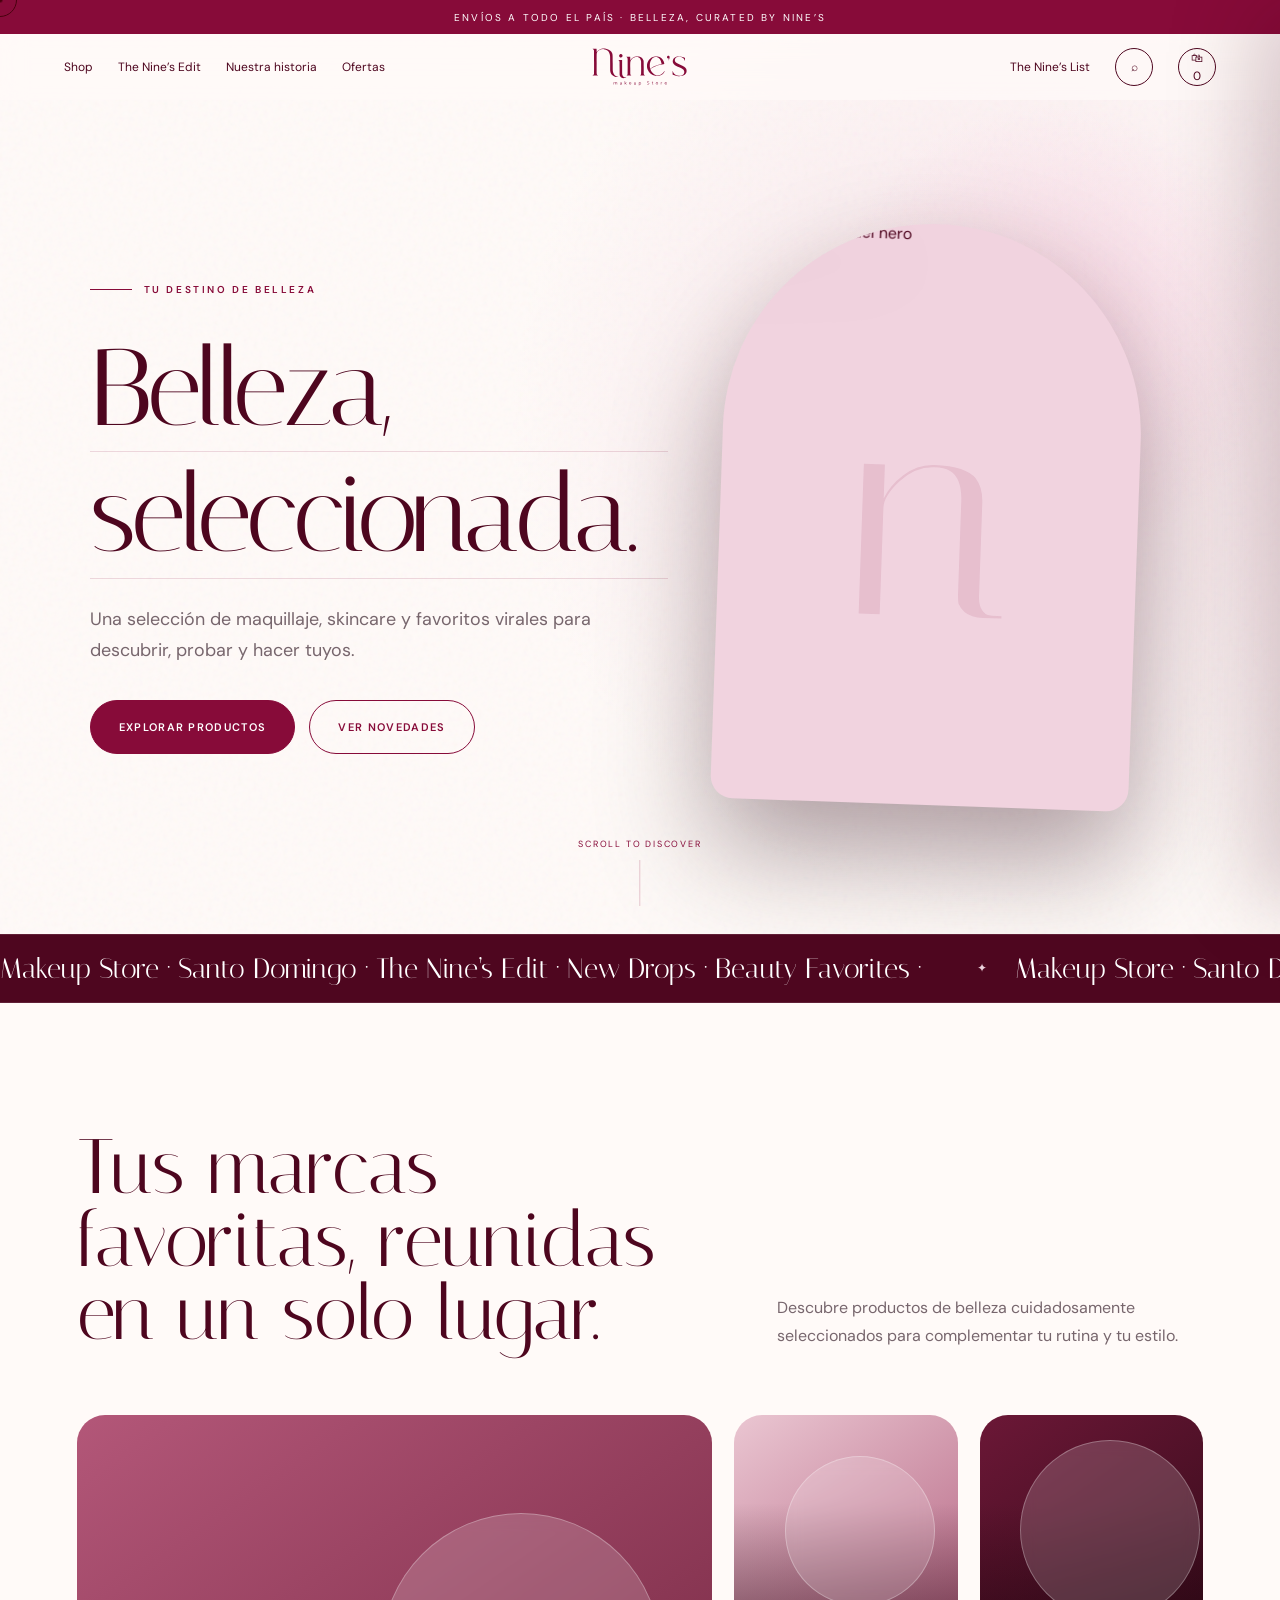
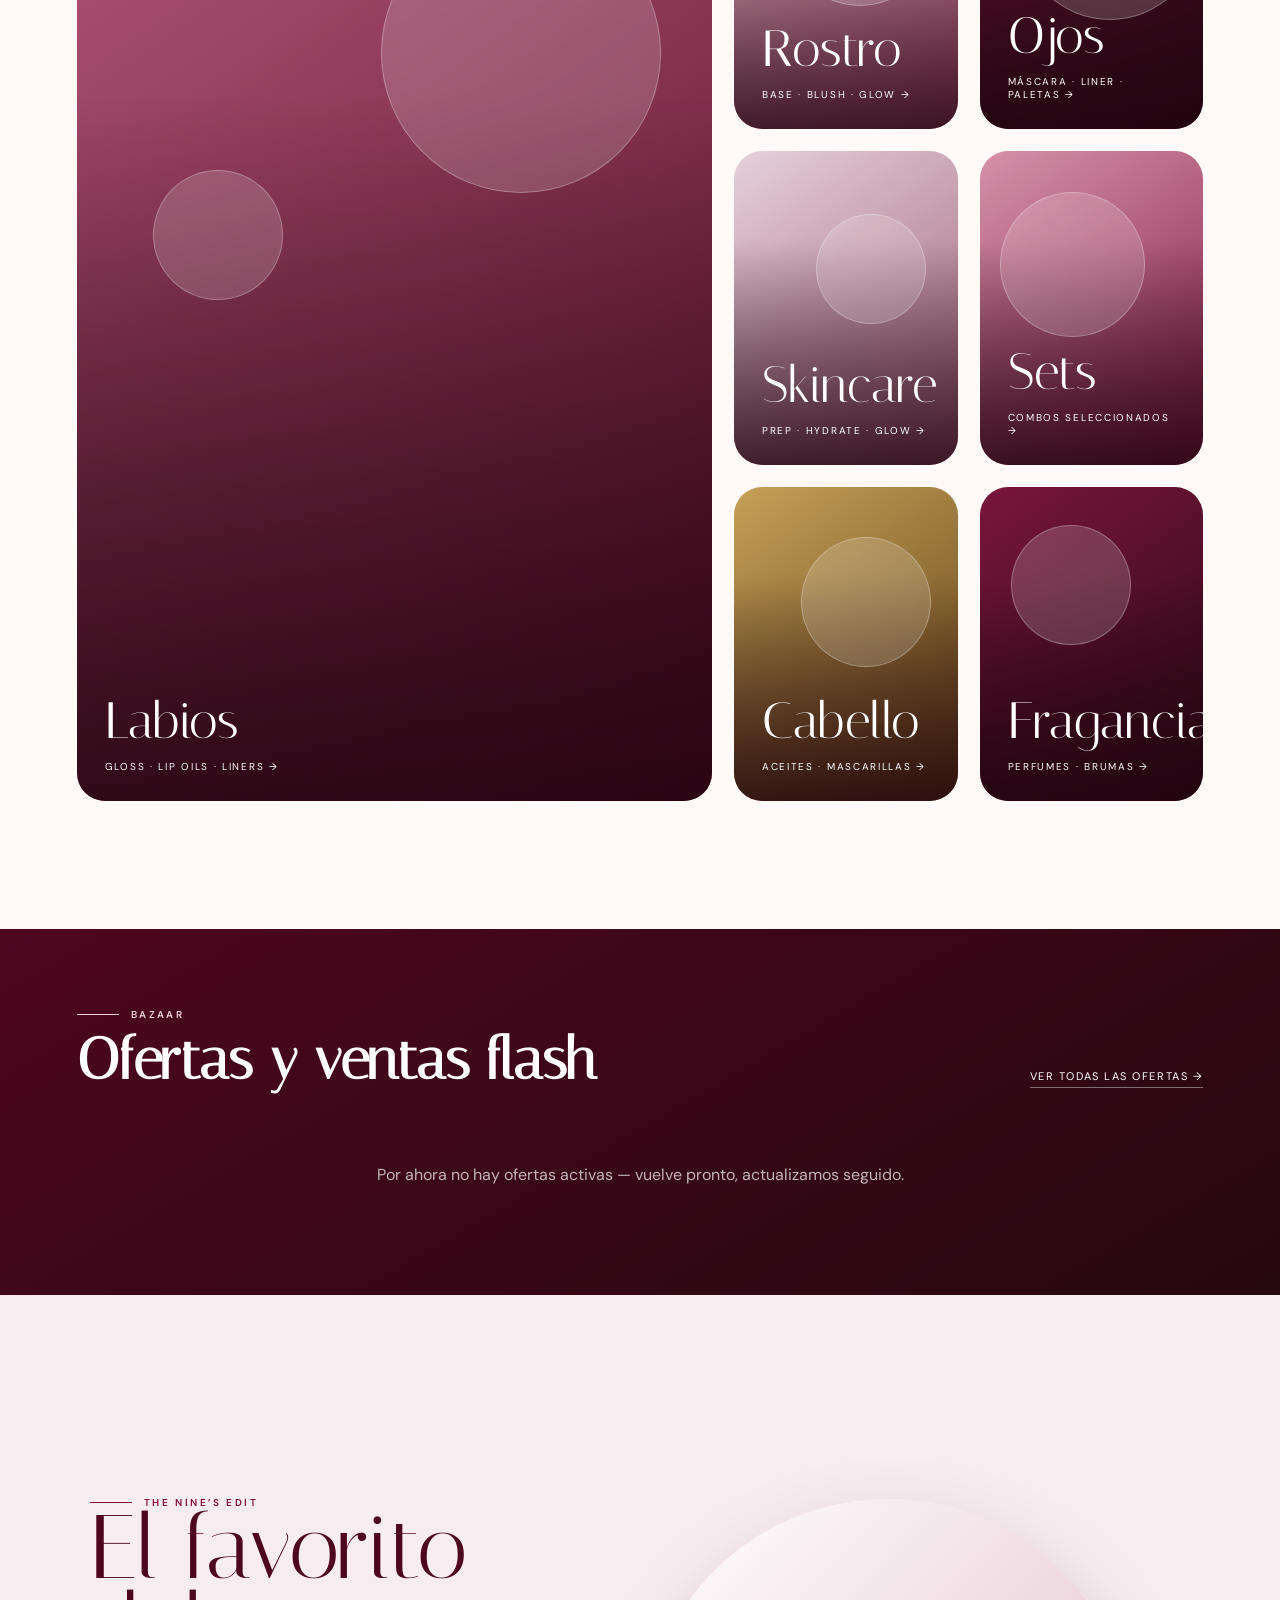
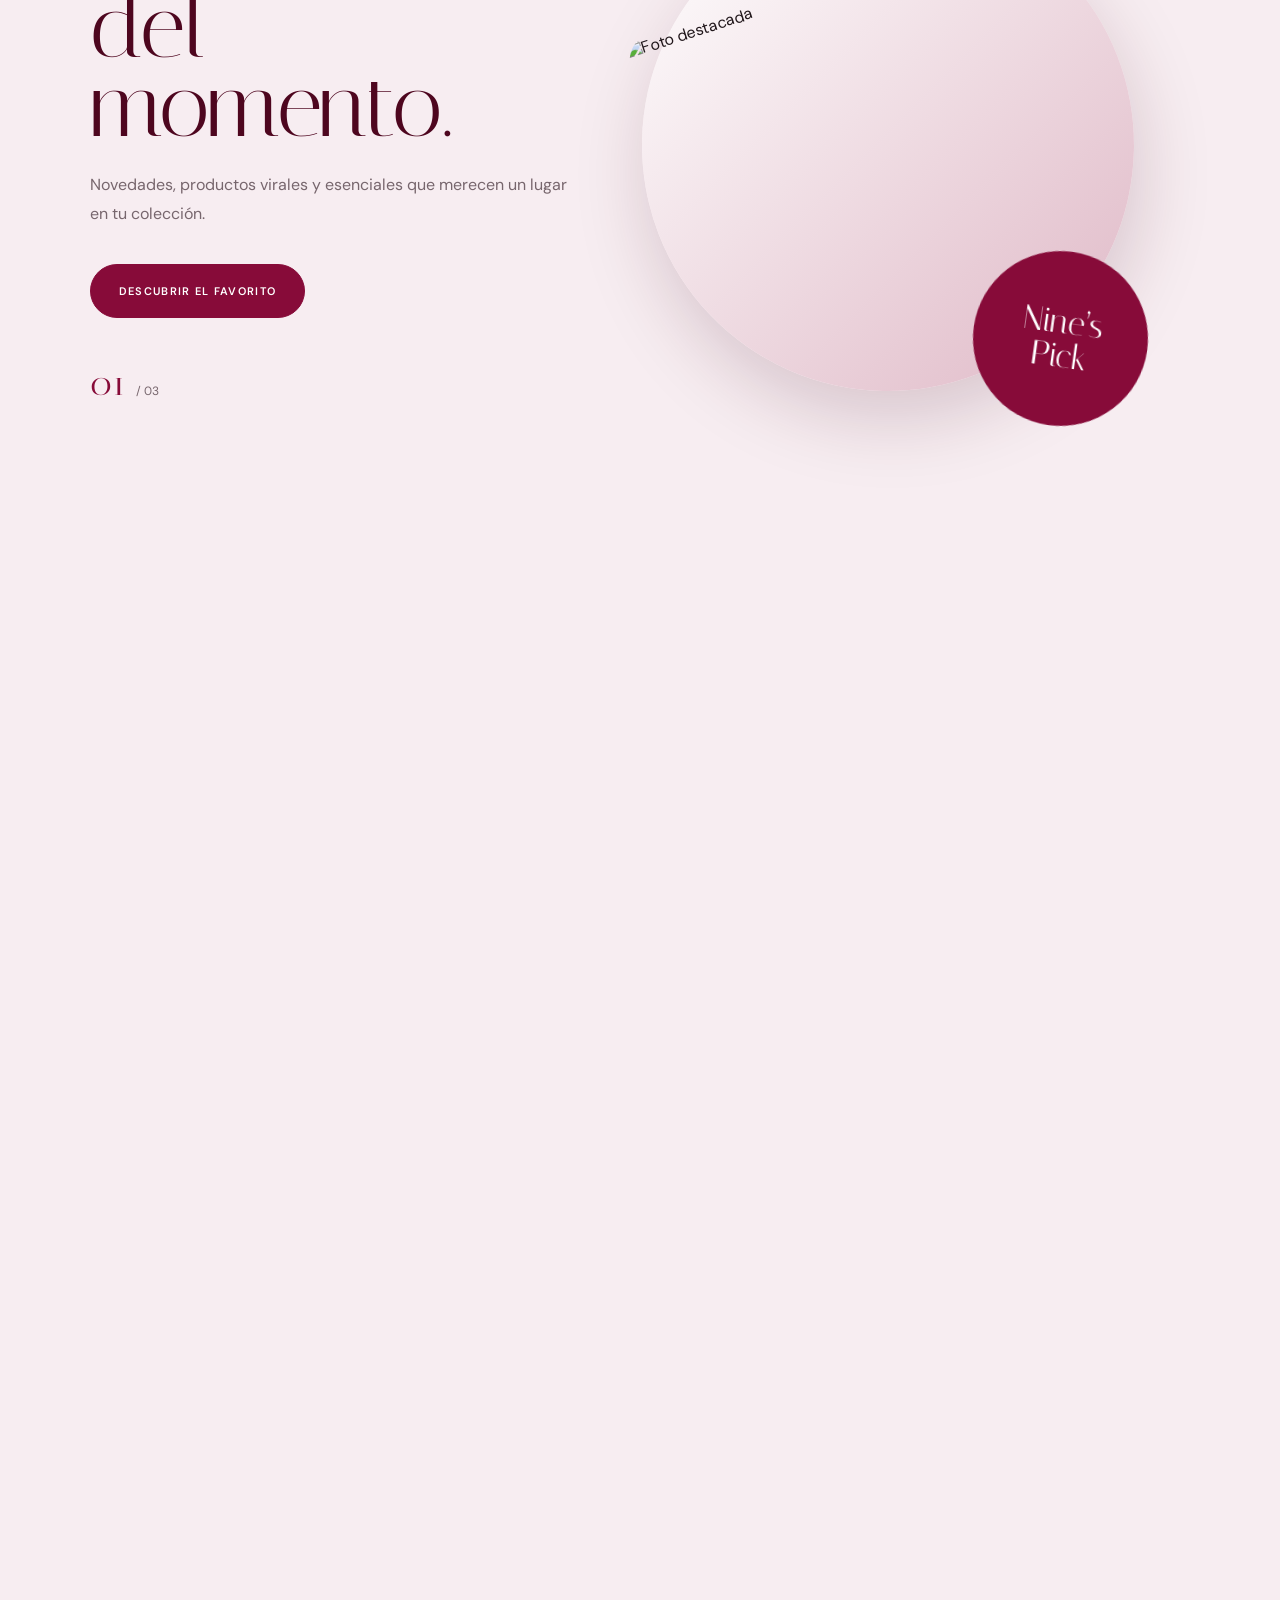
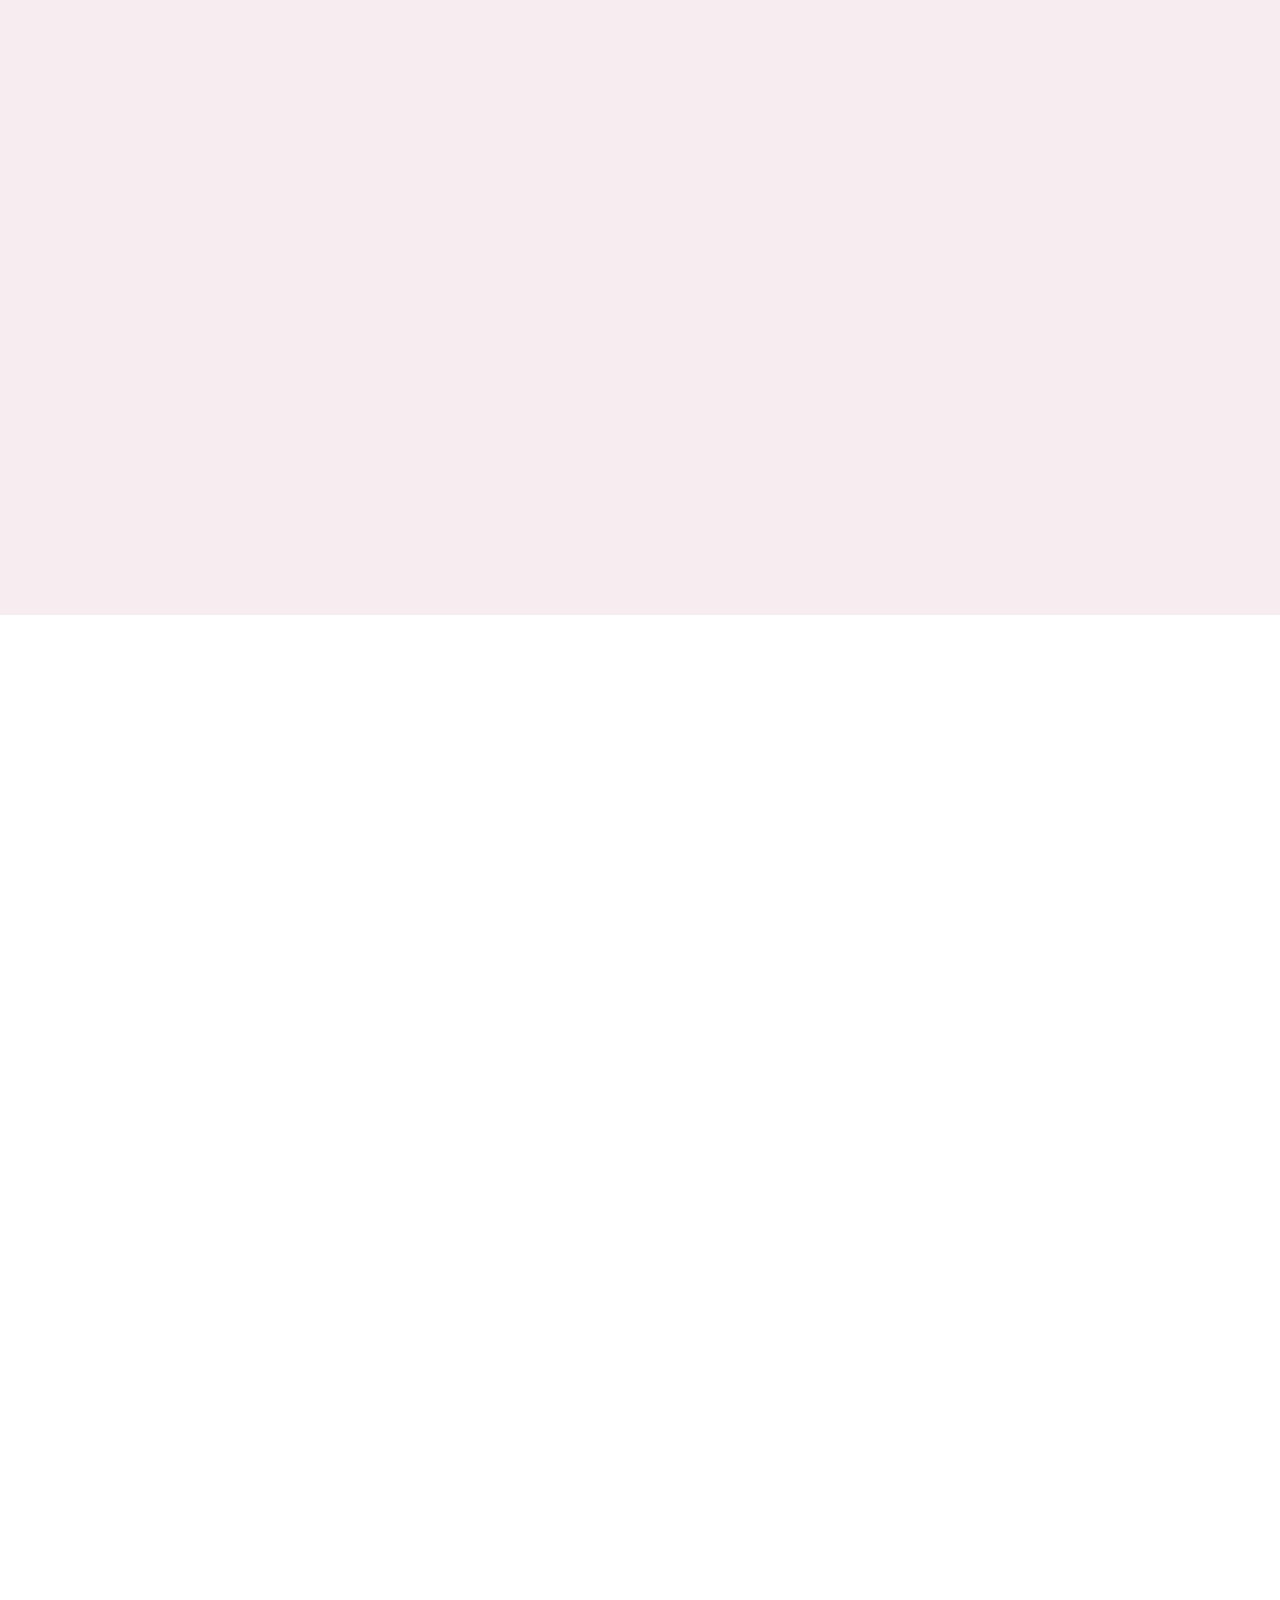
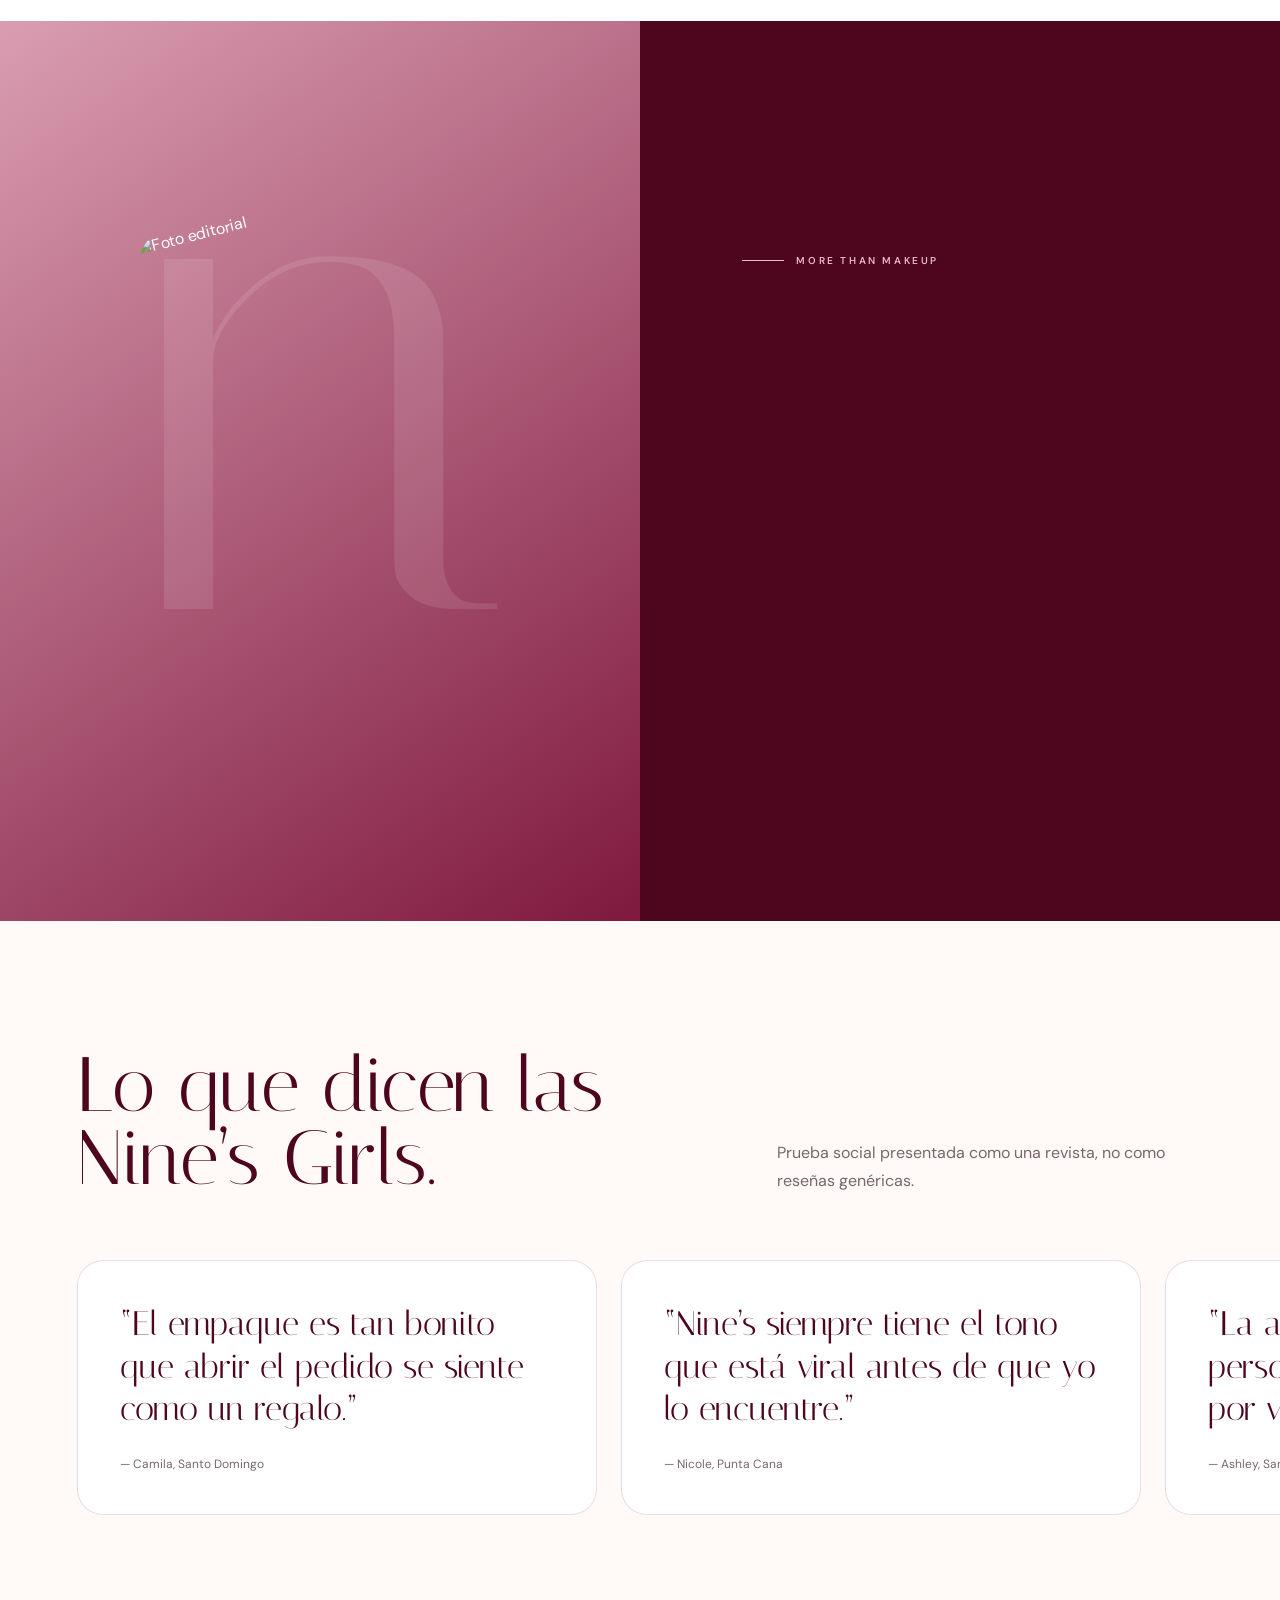
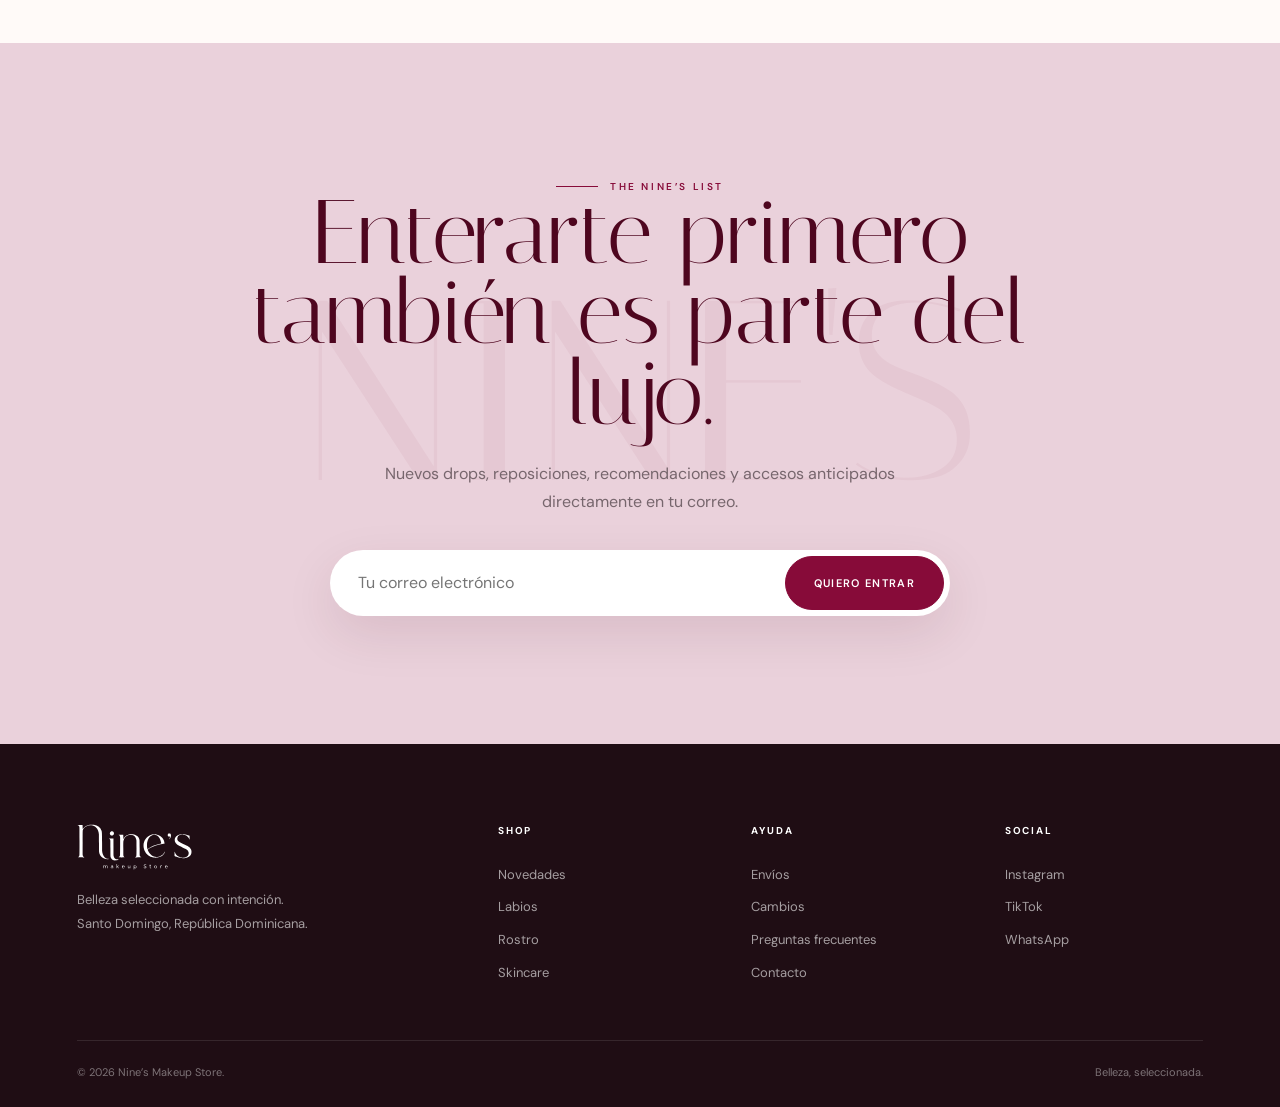
==== index.html @ de38a681 "Fix: hero con una sola foto, oculta fotos vacias en vez de mostrar placeholder" ====
<!DOCTYPE html>
<html lang="es">
<head>
  <meta charset="UTF-8">
  <meta name="viewport" content="width=device-width, initial-scale=1.0">
  <meta name="description" content="Nine's Makeup Store — una experiencia editorial de belleza, maquillaje y skincare.">
  <title>Nine's Makeup Store — Belleza, Curated.</title>

  <link rel="preconnect" href="https://fonts.googleapis.com">
  <link rel="preconnect" href="https://fonts.gstatic.com" crossorigin>
  <link href="https://fonts.googleapis.com/css2?family=DM+Sans:wght@400;500;600&family=Italiana&display=swap" rel="stylesheet">

  <link rel="stylesheet" href="styles.css">
</head>
<body class="loading">
  <div class="loader" id="loader">
    <div class="loader-inner">
      <div class="loader-mark">n’</div>
      <div class="loader-line"><span></span></div>
    </div>
  </div>

  <div class="scroll-progress" id="progress"></div>
  <div class="cursor" id="cursor"></div>
  <div class="cursor-dot" id="cursorDot"></div>

  <div class="announcement">Envíos a todo el país · Belleza, curated by Nine’s</div>

  <header class="navbar" id="navbar">
    <nav class="nav-links">
      <a class="nav-link hoverable" href="#shop">Shop</a>
      <a class="nav-link hoverable" href="#edit">The Nine’s Edit</a>
      <a class="nav-link hoverable" href="#story">Nuestra historia</a>
      <a class="nav-link hoverable" href="ofertas.html">Ofertas</a>
    </nav>
    <a href="#" class="hoverable">
      <svg class="brand-logo-svg" xmlns="http://www.w3.org/2000/svg" viewBox="0 0 1514 605" role="img" aria-label="NINE'S"><g transform="translate(0,605) scale(0.1,-0.1)" fill="currentColor"><path d="M1716 5959 c-248 -25 -488 -117 -673 -256 -82 -61 -201 -185 -253 -261 -19 -28 -38 -52 -42 -52 -3 0 -7 111 -7 247 -2 200 -5 252 -17 270 -14 23 -14 23 -330 23 -333 0 -357 -4 -259 -41 83 -32 137 -98 174 -214 14 -45 16 -246 19 -1855 2 -1287 0 -1824 -8 -1870 -23 -134 -86 -220 -189 -257 -28 -10 -51 -21 -51 -25 0 -7 850 -16 883 -9 29 6 19 16 -31 34 -59 21 -123 85 -151 148 -11 25 -25 88 -31 140 -6 60 -9 650 -7 1639 3 1405 5 1550 20 1603 60 205 247 407 492 529 191 96 415 138 625 118 253 -24 452 -110 625 -271 225 -210 348 -504 375 -901 5 -79 10 -610 10 -1180 0 -667 4 -1064 11 -1115 34 -256 142 -488 303 -649 206 -205 492 -318 826 -325 135 -2 140 -2 140 16 0 9 -14 16 -37 20 -256 39 -443 144 -579 325 -140 186 -215 394 -244 680 -5 53 -10 548 -11 1110 -2 1240 -9 1398 -70 1595 -118 384 -507 680 -1008 766 -135 23 -375 32 -505 18z M4475 5066 c-172 -79 -214 -317 -80 -451 136 -135 368 -92 449 84 29 64 28 170 -2 228 -56 108 -141 163 -252 163 -47 0 -79 -7 -115 -24z M12039 4787 c-66 -35 -102 -93 -107 -171 -9 -142 97 -242 234 -221 37 5 44 3 54 -16 23 -42 -12 -173 -70 -259 -34 -51 -36 -60 -16 -60 23 0 112 107 151 181 72 137 99 351 56 444 -22 47 -74 99 -114 114 -50 19 -139 13 -188 -12z M7010 4704 c-250 -32 -470 -128 -638 -279 -78 -70 -172 -193 -228 -297 l-49 -93 -3 300 c-1 164 -6 303 -11 308 -9 9 -620 12 -629 3 -2 -3 20 -16 49 -29 102 -45 153 -136 169 -306 13 -134 13 -2233 0 -2341 -18 -147 -87 -253 -182 -282 -21 -6 -38 -15 -38 -20 0 -4 191 -8 425 -8 253 0 425 4 425 9 0 5 -16 15 -37 22 -52 17 -116 86 -144 155 -24 59 -24 59 -27 949 -3 948 -2 981 45 1130 105 334 350 569 688 662 88 24 117 27 240 26 166 -1 248 -19 376 -84 196 -98 313 -284 366 -580 17 -96 18 -178 18 -1069 0 -923 -1 -968 -19 -1023 -23 -69 -91 -150 -142 -169 -37 -13 -43 -24 -16 -29 32 -7 802 1 802 9 0 4 -20 15 -45 26 -60 24 -110 85 -138 166 -22 65 -22 69 -28 1045 -6 1047 -4 997 -55 1175 -24 83 -97 217 -159 292 -124 149 -335 266 -565 313 -73 15 -379 28 -450 19z M13645 4699 c-332 -42 -604 -216 -728 -465 -47 -94 -67 -182 -67 -295 0 -320 200 -565 648 -793 72 -36 240 -116 374 -177 577 -262 725 -371 797 -587 25 -73 28 -228 7 -307 -79 -295 -396 -471 -816 -451 -193 9 -349 51 -508 136 -224 121 -411 345 -472 565 -11 39 -23 61 -34 63 -15 3 -16 -21 -16 -272 0 -322 -21 -277 169 -356 254 -103 495 -167 729 -191 142 -15 405 -7 532 16 351 63 611 229 732 468 96 192 95 467 -3 677 -118 253 -360 418 -1024 700 -498 211 -677 333 -747 510 -31 78 -31 258 0 344 95 259 376 397 738 364 346 -31 628 -204 761 -467 18 -36 38 -92 45 -123 9 -45 16 -58 30 -58 17 0 18 16 18 243 0 133 -4 247 -8 253 -11 17 -413 138 -562 169 -204 43 -424 55 -595 34z M10025 4693 c-85 -10 -241 -49 -325 -80 -288 -106 -547 -318 -722 -589 -84 -130 -168 -342 -205 -514 -26 -123 -26 -479 1 -600 28 -130 64 -246 103 -340 217 -510 643 -847 1186 -937 137 -22 416 -22 547 1 159 29 269 64 405 131 228 113 394 274 496 480 61 125 69 155 41 155 -15 0 -29 -16 -52 -61 -116 -229 -344 -439 -584 -536 -93 -38 -235 -71 -358 -84 -177 -17 -364 11 -533 82 -242 100 -486 343 -626 621 -39 78 -99 221 -99 237 0 17 187 164 300 235 440 279 1052 475 1788 572 133 17 133 17 126 68 -13 95 -72 311 -113 410 -165 402 -511 667 -966 741 -82 14 -329 18 -410 8z m281 -84 c390 -72 667 -444 760 -1018 8 -51 13 -95 10 -98 -2 -2 -69 -17 -148 -33 -649 -128 -1222 -369 -1567 -658 -40 -34 -77 -62 -81 -62 -10 0 -32 93 -57 235 -26 151 -23 500 5 655 84 458 339 817 667 940 129 48 283 63 411 39z M4195 4139 c-9 -13 -10 -12 46 -37 81 -35 137 -137 145 -267 3 -38 6 -502 8 -1030 3 -1019 2 -1003 52 -1157 97 -296 395 -454 717 -382 123 28 297 121 297 160 0 17 0 17 -67 -2 -40 -12 -83 -15 -152 -12 -82 3 -105 8 -162 36 -119 57 -202 175 -250 357 -28 108 -30 171 -32 1345 l-2 994 -297 3 c-204 2 -299 0 -303 -8z M5210 505 c0 -275 0 -275 30 -275 30 0 30 0 30 68 0 54 4 72 18 85 10 10 21 17 24 17 3 0 36 -38 73 -85 65 -80 71 -85 108 -85 39 0 39 0 -40 93 -44 50 -83 98 -87 106 -6 9 15 35 70 87 79 73 79 73 42 74 -33 0 -48 -9 -120 -76 l-83 -76 -3 171 c-2 171 -2 171 -32 171 -30 0 -30 0 -30 -275z M8891 759 c-77 -23 -111 -67 -111 -142 0 -74 44 -112 173 -153 98 -31 132 -93 83 -151 -22 -26 -30 -28 -93 -28 -61 0 -74 4 -106 28 -30 23 -40 26 -57 17 -28 -15 -25 -24 16 -58 82 -68 206 -67 281 2 31 28 37 40 41 87 4 49 1 59 -23 87 -32 38 -77 63 -157 86 -90 26 -122 83 -78 139 37 47 141 45 184 -2 17 -19 20 -19 43 -4 24 16 24 16 1 40 -46 49 -131 72 -197 52z M9580 651 c0 -61 0 -61 -30 -61 -25 0 -30 -4 -30 -25 0 -21 5 -25 30 -25 30 0 30 0 30 -115 0 -145 12 -179 68 -196 39 -11 73 -8 101 10 10 6 11 13 2 29 -10 18 -15 20 -36 10 -19 -9 -29 -7 -50 6 -24 16 -25 19 -25 136 0 120 0 120 50 120 47 0 50 2 50 25 0 23 -3 25 -50 25 -49 0 -49 0 -52 58 -3 54 -4 57 -30 60 -28 3 -28 3 -28 -57z M3575 588 c-11 -6 -30 -20 -42 -31 -23 -20 -23 -20 -23 6 0 23 -4 27 -30 27 -30 0 -30 0 -30 -180 0 -180 0 -180 30 -180 30 0 30 0 30 124 0 108 2 126 20 149 27 34 79 51 114 37 43 -16 56 -63 56 -195 0 -115 0 -115 30 -115 30 0 30 0 30 115 0 132 12 169 63 190 39 16 80 10 104 -17 15 -17 19 -42 21 -154 4 -134 4 -134 34 -134 30 0 30 0 26 144 -3 128 -5 148 -24 173 -46 62 -148 68 -204 12 -31 -31 -31 -31 -55 -5 -40 44 -106 59 -150 34z M4550 594 c-48 -18 -90 -38 -90 -44 0 -4 8 -14 18 -23 15 -13 20 -14 36 -2 10 8 38 17 61 21 68 10 125 -29 125 -86 0 -21 -3 -22 -46 -15 -149 22 -249 -57 -202 -159 32 -71 150 -87 218 -29 30 25 30 25 30 -1 0 -22 4 -26 31 -26 31 0 31 0 27 138 -3 148 -11 174 -62 208 -25 16 -119 28 -146 18z m148 -226 c5 -42 -43 -89 -98 -95 -81 -9 -130 57 -80 107 18 18 31 20 98 18 75 -3 77 -4 80 -30z M6015 581 c-49 -22 -73 -48 -91 -98 -39 -110 14 -225 117 -253 59 -17 144 0 178 35 24 23 24 26 9 41 -15 16 -18 15 -43 -4 -75 -59 -182 -26 -210 66 -6 22 -6 22 139 22 146 0 146 0 146 38 0 61 -38 123 -90 150 -53 27 -101 28 -155 3z m151 -63 c12 -13 26 -35 29 -50 7 -28 7 -28 -109 -28 -64 0 -116 2 -116 5 0 20 36 69 63 86 41 26 101 20 133 -13z M7593 585 c-17 -7 -41 -23 -52 -34 -21 -21 -21 -21 -21 9 0 27 -3 30 -30 30 -30 0 -30 0 -30 -260 0 -260 0 -260 30 -260 30 0 30 0 30 110 0 109 0 109 27 84 76 -71 205 -48 253 45 28 57 27 152 -3 206 -39 70 -131 102 -204 70z m104 -55 c47 -28 65 -62 65 -121 0 -61 -21 -95 -75 -122 -33 -17 -42 -17 -79 -5 -136 43 -105 265 37 268 11 0 34 -9 52 -20z M10265 581 c-160 -72 -143 -307 25 -352 116 -31 219 42 228 161 5 74 -1 100 -35 141 -54 64 -143 85 -218 50z m119 -45 c54 -22 76 -60 76 -127 0 -50 -4 -63 -27 -89 -69 -76 -190 -45 -213 54 -16 71 14 135 75 162 38 17 49 17 89 0z M11082 583 c-19 -9 -36 -22 -39 -30 -9 -22 -23 -15 -23 12 0 21 -5 25 -30 25 -30 0 -30 0 -30 -180 0 -180 0 -180 30 -180 30 0 30 0 30 98 0 159 22 202 108 212 42 4 47 8 47 30 0 21 -5 25 -30 28 -16 1 -45 -5 -63 -15z M11670 578 c-52 -27 -86 -72 -95 -128 -15 -91 21 -170 95 -207 54 -28 112 -29 165 -3 69 32 72 36 51 59 -18 20 -19 20 -43 2 -73 -58 -181 -23 -208 67 -6 22 -6 22 139 22 146 0 146 0 146 43 -1 88 -80 167 -170 167 -20 0 -56 -10 -80 -22z m140 -50 c30 -21 59 -72 47 -84 -2 -3 -54 -3 -116 -2 -111 3 -111 3 -93 38 18 36 70 70 108 70 12 0 36 -10 54 -22z M6690 458 c0 -107 4 -140 18 -168 36 -72 136 -90 207 -36 35 27 35 27 35 2 0 -22 5 -26 30 -26 30 0 30 0 30 180 0 180 0 180 -30 180 -30 0 -30 0 -30 -115 0 -160 -20 -195 -110 -195 -30 0 -47 6 -65 25 -24 23 -25 29 -25 155 0 130 0 130 -30 130 -30 0 -30 0 -30 -132z"/></g></svg>
    </a>
    <div class="nav-actions">
      <a class="nav-link hide-mobile hoverable" href="#newsletter">The Nine’s List</a>
      <button class="nav-icon hoverable" aria-label="Buscar">⌕</button>
      <button class="nav-icon hoverable" data-open-cart aria-label="Carrito">🛍 <span class="nav-count" data-count>0</span></button>
    </div>
  </header>

  <main>
    <section class="hero">
      <div class="hero-grain"></div>
      <div class="hero-content">
        <div class="hero-copy">
          <span class="eyebrow">Tu destino de belleza</span>
          <h1>
            <span class="line"><span>Belleza,</span></span>
            <span class="line"><span>seleccionada.</span></span>
          </h1>
          <p>
            Una selección de maquillaje, skincare y favoritos virales para descubrir, probar y hacer tuyos.
          </p>
          <div class="hero-actions">
            <a href="#shop" class="btn btn-light hoverable magnetic">Explorar productos</a>
            <a href="#edit" class="btn btn-ghost hoverable magnetic">Ver novedades</a>
          </div>
        </div>

        <div class="hero-art">
          <div class="arch product-photo-arch">
            <img class="hero-product hero-product-main" data-home-img="heroMain" src="https://www.cultbeauty.co.uk/images?auto=avif&fit=cover&format=webp&height=985&url=https%3A%2F%2Fstatic.thcdn.com%2Fproductimg%2Foriginal%2F15408984-1205167299110874.jpg&width=985" alt="Foto principal del hero">
          </div>
        </div>
      </div>
      <div class="scroll-hint">Scroll to discover<span></span></div>
    </section>

    <div class="marquee">
      <div class="marquee-track">
        <span>Makeup Store · Santo Domingo · The Nine’s Edit · New Drops · Beauty Favorites · </span>
        <span>Makeup Store · Santo Domingo · The Nine’s Edit · New Drops · Beauty Favorites · </span>
      </div>
    </div>

    <section class="section categories" id="shop">
      <div class="section-head">
        <h2 class="reveal">Tus marcas favoritas, reunidas en un solo lugar.</h2>
        <p class="reveal delay-1">
          Descubre productos de belleza cuidadosamente seleccionados para complementar tu rutina y tu estilo.
        </p>
      </div>

      <div class="category-grid">
        <a class="category-card tilt reveal hoverable" href="labios.html" style="--bg:linear-gradient(145deg,#b75a7c,#4c071d)">
          <div class="orb" style="width:280px;height:280px;right:8%;top:10%"></div>
          <div class="orb" style="width:130px;height:130px;left:12%;top:36%"></div>
          <div class="category-copy"><h3>Labios</h3><span>Gloss · Lip oils · Liners →</span></div>
        </a>

        <div class="category-stack">
          <a class="category-card tilt reveal delay-1 hoverable" href="rostro.html" style="--bg:linear-gradient(145deg,#edcbd6,#a64a6c)">
            <div class="orb" style="width:150px;height:150px;right:10%;top:13%"></div>
            <div class="category-copy"><h3>Rostro</h3><span>Base · Blush · Glow →</span></div>
          </a>
          <a class="category-card tilt reveal delay-2 hoverable" href="ojos.html" style="--bg:linear-gradient(145deg,#6e1838,#260711)">
            <div class="orb" style="width:180px;height:180px;left:18%;top:8%"></div>
            <div class="category-copy"><h3>Ojos</h3><span>Máscara · Liner · Paletas →</span></div>
          </a>
          <a class="category-card tilt reveal delay-3 hoverable" href="skincare.html" style="--bg:linear-gradient(145deg,#e8d5dd,#9a5a72)">
            <div class="orb" style="width:110px;height:110px;right:14%;top:20%"></div>
            <div class="category-copy"><h3>Skincare</h3><span>Prep · Hydrate · Glow →</span></div>
          </a>
          <a class="category-card tilt reveal delay-3 hoverable" href="catalogo.html" style="--bg:linear-gradient(145deg,#d996ad,#7c173d)">
            <div class="orb" style="width:145px;height:145px;left:9%;top:13%"></div>
            <div class="category-copy"><h3>Sets</h3><span>Combos seleccionados →</span></div>
          </a>
          <a class="category-card tilt reveal delay-3 hoverable" href="cabello.html" style="--bg:linear-gradient(145deg,#c9a45a,#5a3a12)">
            <div class="orb" style="width:130px;height:130px;right:12%;top:16%"></div>
            <div class="category-copy"><h3>Cabello</h3><span>Aceites · Mascarillas →</span></div>
          </a>
          <a class="category-card tilt reveal delay-3 hoverable" href="fragancias.html" style="--bg:linear-gradient(145deg,#7c173d,#260711)">
            <div class="orb" style="width:120px;height:120px;left:14%;top:12%"></div>
            <div class="category-copy"><h3>Fragancias</h3><span>Perfumes · Brumas →</span></div>
          </a>
        </div>
      </div>
    </section>

    <section class="bazaar-section" id="bazaar">
      <div class="bazaar-head">
        <div>
          <div class="eyebrow">Bazaar</div>
          <h2>Ofertas y ventas flash</h2>
        </div>
        <a href="ofertas.html" class="hoverable">Ver todas las ofertas →</a>
      </div>
      <div class="product-grid bazaar-grid" data-sale-grid data-sale-limit="4"></div>
      <p class="bazaar-empty" data-sale-empty>Por ahora no hay ofertas activas — vuelve pronto, actualizamos seguido.</p>
    </section>

    <section class="sticky-showcase" id="edit">
      <div class="sticky-inner">
        <div class="showcase-copy">
          <span class="eyebrow" style="color:var(--wine)">The Nine’s Edit</span>
          <h2>El favorito del momento.</h2>
          <p>
            Novedades, productos virales y esenciales que merecen un lugar en tu colección.
          </p>
          <a href="#" class="btn btn-dark hoverable magnetic">Descubrir el favorito</a>
          <div class="showcase-counter"><span id="showcaseNumber">01</span> <small>/ 03</small></div>
        </div>

        <div class="showcase-visual">
          <div class="showcase-circle" id="showcaseCircle"></div>
          <div class="showcase-item real-showcase" id="showcaseItem">
            <img id="showcaseImg" data-home-img="showcase1" src="https://www.magasin.dk/dw/image/v2/BFCS_PRD/on/demandware.static/-/Sites-mdn-master-catalog/default/dw87bebea2/large2/1E/425708_swatch.jpg?sfrm=jpg&sw=900" alt="Foto destacada">
          </div>
          <div class="showcase-badge"><strong>Nine’s Pick</strong></div>
        </div>
      </div>
    </section>

    <section class="section product-section">
      <div class="section-head">
        <h2 class="reveal">Descubre los favoritos de Nine’s.</h2>
        <p class="reveal delay-1">
          Una selección visual de marcas y productos que están marcando tendencia.
        </p>
      </div>

      <div class="products-grid" data-edit-picks></div>
    </section>

    <section class="editorial" id="story">
      <div class="editorial-visual">
        <div class="giant-letter">n</div>
        <div class="editorial-object real-editorial"><img data-home-img="editorial" src="https://www.cultbeauty.co.uk/images?auto=avif&fit=cover&format=webp&height=985&url=https%3A%2F%2Fstatic.thcdn.com%2Fproductimg%2Foriginal%2F15408984-1205167299110874.jpg&width=985" alt="Foto editorial"></div>
      </div>
      <div class="editorial-copy">
        <span class="eyebrow" style="color:#e6b6c7">More than makeup</span>
        <h2 class="reveal">La tienda se siente como una marca.</h2>
        <p class="reveal delay-1">
          Nine’s no se presenta como un lugar lleno de productos. Se presenta como una mirada,
          una selección y una experiencia. Aquí la identidad dirige cada detalle.
        </p>
        <a href="#" class="btn btn-light hoverable magnetic reveal delay-2">Conocer nuestra historia</a>
      </div>
    </section>

    <section class="section testimonials">
      <div class="section-head">
        <h2 class="reveal">Lo que dicen las Nine’s Girls.</h2>
        <p class="reveal delay-1">Prueba social presentada como una revista, no como reseñas genéricas.</p>
      </div>

      <div class="quote-track">
        <article class="quote-card"><p>“El empaque es tan bonito que abrir el pedido se siente como un regalo.”</p><span>— Camila, Santo Domingo</span></article>
        <article class="quote-card"><p>“Nine’s siempre tiene el tono que está viral antes de que yo lo encuentre.”</p><span>— Nicole, Punta Cana</span></article>
        <article class="quote-card"><p>“La atención se siente personalizada. No te venden por vender.”</p><span>— Ashley, Santiago</span></article>
        <article class="quote-card"><p>“El empaque es tan bonito que abrir el pedido se siente como un regalo.”</p><span>— Camila, Santo Domingo</span></article>
        <article class="quote-card"><p>“Nine’s siempre tiene el tono que está viral antes de que yo lo encuentre.”</p><span>— Nicole, Punta Cana</span></article>
        <article class="quote-card"><p>“La atención se siente personalizada. No te venden por vender.”</p><span>— Ashley, Santiago</span></article>
      </div>
    </section>

    <section class="section newsletter" id="newsletter">
      <div class="newsletter-inner">
        <span class="eyebrow" style="color:var(--wine)">The Nine’s List</span>
        <h2 class="reveal">Enterarte primero también es parte del lujo.</h2>
        <p class="reveal delay-1">
          Nuevos drops, reposiciones, recomendaciones y accesos anticipados directamente en tu correo.
        </p>
        <form class="form reveal delay-2" onsubmit="subscribe(event)">
          <input id="email" type="email" placeholder="Tu correo electrónico" required>
          <button class="btn btn-dark hoverable magnetic" type="submit">Quiero entrar</button>
        </form>
      </div>
    </section>
  </main>

  <footer>
    <div class="footer-grid">
      <div>
        <svg class="brand-logo-svg" xmlns="http://www.w3.org/2000/svg" viewBox="0 0 1514 605" role="img" aria-label="NINE'S"><g transform="translate(0,605) scale(0.1,-0.1)" fill="currentColor"><path d="M1716 5959 c-248 -25 -488 -117 -673 -256 -82 -61 -201 -185 -253 -261 -19 -28 -38 -52 -42 -52 -3 0 -7 111 -7 247 -2 200 -5 252 -17 270 -14 23 -14 23 -330 23 -333 0 -357 -4 -259 -41 83 -32 137 -98 174 -214 14 -45 16 -246 19 -1855 2 -1287 0 -1824 -8 -1870 -23 -134 -86 -220 -189 -257 -28 -10 -51 -21 -51 -25 0 -7 850 -16 883 -9 29 6 19 16 -31 34 -59 21 -123 85 -151 148 -11 25 -25 88 -31 140 -6 60 -9 650 -7 1639 3 1405 5 1550 20 1603 60 205 247 407 492 529 191 96 415 138 625 118 253 -24 452 -110 625 -271 225 -210 348 -504 375 -901 5 -79 10 -610 10 -1180 0 -667 4 -1064 11 -1115 34 -256 142 -488 303 -649 206 -205 492 -318 826 -325 135 -2 140 -2 140 16 0 9 -14 16 -37 20 -256 39 -443 144 -579 325 -140 186 -215 394 -244 680 -5 53 -10 548 -11 1110 -2 1240 -9 1398 -70 1595 -118 384 -507 680 -1008 766 -135 23 -375 32 -505 18z M4475 5066 c-172 -79 -214 -317 -80 -451 136 -135 368 -92 449 84 29 64 28 170 -2 228 -56 108 -141 163 -252 163 -47 0 -79 -7 -115 -24z M12039 4787 c-66 -35 -102 -93 -107 -171 -9 -142 97 -242 234 -221 37 5 44 3 54 -16 23 -42 -12 -173 -70 -259 -34 -51 -36 -60 -16 -60 23 0 112 107 151 181 72 137 99 351 56 444 -22 47 -74 99 -114 114 -50 19 -139 13 -188 -12z M7010 4704 c-250 -32 -470 -128 -638 -279 -78 -70 -172 -193 -228 -297 l-49 -93 -3 300 c-1 164 -6 303 -11 308 -9 9 -620 12 -629 3 -2 -3 20 -16 49 -29 102 -45 153 -136 169 -306 13 -134 13 -2233 0 -2341 -18 -147 -87 -253 -182 -282 -21 -6 -38 -15 -38 -20 0 -4 191 -8 425 -8 253 0 425 4 425 9 0 5 -16 15 -37 22 -52 17 -116 86 -144 155 -24 59 -24 59 -27 949 -3 948 -2 981 45 1130 105 334 350 569 688 662 88 24 117 27 240 26 166 -1 248 -19 376 -84 196 -98 313 -284 366 -580 17 -96 18 -178 18 -1069 0 -923 -1 -968 -19 -1023 -23 -69 -91 -150 -142 -169 -37 -13 -43 -24 -16 -29 32 -7 802 1 802 9 0 4 -20 15 -45 26 -60 24 -110 85 -138 166 -22 65 -22 69 -28 1045 -6 1047 -4 997 -55 1175 -24 83 -97 217 -159 292 -124 149 -335 266 -565 313 -73 15 -379 28 -450 19z M13645 4699 c-332 -42 -604 -216 -728 -465 -47 -94 -67 -182 -67 -295 0 -320 200 -565 648 -793 72 -36 240 -116 374 -177 577 -262 725 -371 797 -587 25 -73 28 -228 7 -307 -79 -295 -396 -471 -816 -451 -193 9 -349 51 -508 136 -224 121 -411 345 -472 565 -11 39 -23 61 -34 63 -15 3 -16 -21 -16 -272 0 -322 -21 -277 169 -356 254 -103 495 -167 729 -191 142 -15 405 -7 532 16 351 63 611 229 732 468 96 192 95 467 -3 677 -118 253 -360 418 -1024 700 -498 211 -677 333 -747 510 -31 78 -31 258 0 344 95 259 376 397 738 364 346 -31 628 -204 761 -467 18 -36 38 -92 45 -123 9 -45 16 -58 30 -58 17 0 18 16 18 243 0 133 -4 247 -8 253 -11 17 -413 138 -562 169 -204 43 -424 55 -595 34z M10025 4693 c-85 -10 -241 -49 -325 -80 -288 -106 -547 -318 -722 -589 -84 -130 -168 -342 -205 -514 -26 -123 -26 -479 1 -600 28 -130 64 -246 103 -340 217 -510 643 -847 1186 -937 137 -22 416 -22 547 1 159 29 269 64 405 131 228 113 394 274 496 480 61 125 69 155 41 155 -15 0 -29 -16 -52 -61 -116 -229 -344 -439 -584 -536 -93 -38 -235 -71 -358 -84 -177 -17 -364 11 -533 82 -242 100 -486 343 -626 621 -39 78 -99 221 -99 237 0 17 187 164 300 235 440 279 1052 475 1788 572 133 17 133 17 126 68 -13 95 -72 311 -113 410 -165 402 -511 667 -966 741 -82 14 -329 18 -410 8z m281 -84 c390 -72 667 -444 760 -1018 8 -51 13 -95 10 -98 -2 -2 -69 -17 -148 -33 -649 -128 -1222 -369 -1567 -658 -40 -34 -77 -62 -81 -62 -10 0 -32 93 -57 235 -26 151 -23 500 5 655 84 458 339 817 667 940 129 48 283 63 411 39z M4195 4139 c-9 -13 -10 -12 46 -37 81 -35 137 -137 145 -267 3 -38 6 -502 8 -1030 3 -1019 2 -1003 52 -1157 97 -296 395 -454 717 -382 123 28 297 121 297 160 0 17 0 17 -67 -2 -40 -12 -83 -15 -152 -12 -82 3 -105 8 -162 36 -119 57 -202 175 -250 357 -28 108 -30 171 -32 1345 l-2 994 -297 3 c-204 2 -299 0 -303 -8z M5210 505 c0 -275 0 -275 30 -275 30 0 30 0 30 68 0 54 4 72 18 85 10 10 21 17 24 17 3 0 36 -38 73 -85 65 -80 71 -85 108 -85 39 0 39 0 -40 93 -44 50 -83 98 -87 106 -6 9 15 35 70 87 79 73 79 73 42 74 -33 0 -48 -9 -120 -76 l-83 -76 -3 171 c-2 171 -2 171 -32 171 -30 0 -30 0 -30 -275z M8891 759 c-77 -23 -111 -67 -111 -142 0 -74 44 -112 173 -153 98 -31 132 -93 83 -151 -22 -26 -30 -28 -93 -28 -61 0 -74 4 -106 28 -30 23 -40 26 -57 17 -28 -15 -25 -24 16 -58 82 -68 206 -67 281 2 31 28 37 40 41 87 4 49 1 59 -23 87 -32 38 -77 63 -157 86 -90 26 -122 83 -78 139 37 47 141 45 184 -2 17 -19 20 -19 43 -4 24 16 24 16 1 40 -46 49 -131 72 -197 52z M9580 651 c0 -61 0 -61 -30 -61 -25 0 -30 -4 -30 -25 0 -21 5 -25 30 -25 30 0 30 0 30 -115 0 -145 12 -179 68 -196 39 -11 73 -8 101 10 10 6 11 13 2 29 -10 18 -15 20 -36 10 -19 -9 -29 -7 -50 6 -24 16 -25 19 -25 136 0 120 0 120 50 120 47 0 50 2 50 25 0 23 -3 25 -50 25 -49 0 -49 0 -52 58 -3 54 -4 57 -30 60 -28 3 -28 3 -28 -57z M3575 588 c-11 -6 -30 -20 -42 -31 -23 -20 -23 -20 -23 6 0 23 -4 27 -30 27 -30 0 -30 0 -30 -180 0 -180 0 -180 30 -180 30 0 30 0 30 124 0 108 2 126 20 149 27 34 79 51 114 37 43 -16 56 -63 56 -195 0 -115 0 -115 30 -115 30 0 30 0 30 115 0 132 12 169 63 190 39 16 80 10 104 -17 15 -17 19 -42 21 -154 4 -134 4 -134 34 -134 30 0 30 0 26 144 -3 128 -5 148 -24 173 -46 62 -148 68 -204 12 -31 -31 -31 -31 -55 -5 -40 44 -106 59 -150 34z M4550 594 c-48 -18 -90 -38 -90 -44 0 -4 8 -14 18 -23 15 -13 20 -14 36 -2 10 8 38 17 61 21 68 10 125 -29 125 -86 0 -21 -3 -22 -46 -15 -149 22 -249 -57 -202 -159 32 -71 150 -87 218 -29 30 25 30 25 30 -1 0 -22 4 -26 31 -26 31 0 31 0 27 138 -3 148 -11 174 -62 208 -25 16 -119 28 -146 18z m148 -226 c5 -42 -43 -89 -98 -95 -81 -9 -130 57 -80 107 18 18 31 20 98 18 75 -3 77 -4 80 -30z M6015 581 c-49 -22 -73 -48 -91 -98 -39 -110 14 -225 117 -253 59 -17 144 0 178 35 24 23 24 26 9 41 -15 16 -18 15 -43 -4 -75 -59 -182 -26 -210 66 -6 22 -6 22 139 22 146 0 146 0 146 38 0 61 -38 123 -90 150 -53 27 -101 28 -155 3z m151 -63 c12 -13 26 -35 29 -50 7 -28 7 -28 -109 -28 -64 0 -116 2 -116 5 0 20 36 69 63 86 41 26 101 20 133 -13z M7593 585 c-17 -7 -41 -23 -52 -34 -21 -21 -21 -21 -21 9 0 27 -3 30 -30 30 -30 0 -30 0 -30 -260 0 -260 0 -260 30 -260 30 0 30 0 30 110 0 109 0 109 27 84 76 -71 205 -48 253 45 28 57 27 152 -3 206 -39 70 -131 102 -204 70z m104 -55 c47 -28 65 -62 65 -121 0 -61 -21 -95 -75 -122 -33 -17 -42 -17 -79 -5 -136 43 -105 265 37 268 11 0 34 -9 52 -20z M10265 581 c-160 -72 -143 -307 25 -352 116 -31 219 42 228 161 5 74 -1 100 -35 141 -54 64 -143 85 -218 50z m119 -45 c54 -22 76 -60 76 -127 0 -50 -4 -63 -27 -89 -69 -76 -190 -45 -213 54 -16 71 14 135 75 162 38 17 49 17 89 0z M11082 583 c-19 -9 -36 -22 -39 -30 -9 -22 -23 -15 -23 12 0 21 -5 25 -30 25 -30 0 -30 0 -30 -180 0 -180 0 -180 30 -180 30 0 30 0 30 98 0 159 22 202 108 212 42 4 47 8 47 30 0 21 -5 25 -30 28 -16 1 -45 -5 -63 -15z M11670 578 c-52 -27 -86 -72 -95 -128 -15 -91 21 -170 95 -207 54 -28 112 -29 165 -3 69 32 72 36 51 59 -18 20 -19 20 -43 2 -73 -58 -181 -23 -208 67 -6 22 -6 22 139 22 146 0 146 0 146 43 -1 88 -80 167 -170 167 -20 0 -56 -10 -80 -22z m140 -50 c30 -21 59 -72 47 -84 -2 -3 -54 -3 -116 -2 -111 3 -111 3 -93 38 18 36 70 70 108 70 12 0 36 -10 54 -22z M6690 458 c0 -107 4 -140 18 -168 36 -72 136 -90 207 -36 35 27 35 27 35 2 0 -22 5 -26 30 -26 30 0 30 0 30 180 0 180 0 180 -30 180 -30 0 -30 0 -30 -115 0 -160 -20 -195 -110 -195 -30 0 -47 6 -65 25 -24 23 -25 29 -25 155 0 130 0 130 -30 130 -30 0 -30 0 -30 -132z"/></g></svg>
        <p>Belleza seleccionada con intención.<br>Santo Domingo, República Dominicana.</p>
      </div>
      <div class="footer-col"><h4>Shop</h4><a href="#">Novedades</a><a href="#">Labios</a><a href="#">Rostro</a><a href="#">Skincare</a></div>
      <div class="footer-col"><h4>Ayuda</h4><a href="#">Envíos</a><a href="#">Cambios</a><a href="#">Preguntas frecuentes</a><a href="#">Contacto</a></div>
      <div class="footer-col"><h4>Social</h4><a href="#">Instagram</a><a href="#">TikTok</a><a href="#">WhatsApp</a></div>
    </div>
    <div class="footer-bottom"><span>© 2026 Nine’s Makeup Store.</span><span>Belleza, seleccionada.</span></div>
  </footer>

  <script>
    const body = document.body;
    const loader = document.getElementById('loader');
    const navbar = document.getElementById('navbar');
    const progress = document.getElementById('progress');
    const cursor = document.getElementById('cursor');
    const cursorDot = document.getElementById('cursorDot');

    window.addEventListener('load', () => {
      setTimeout(() => {
        loader.classList.add('done');
        body.classList.remove('loading');
      }, 900);
    });

    window.addEventListener('scroll', () => {
      const y = window.scrollY;
      const max = document.documentElement.scrollHeight - innerHeight;
      progress.style.transform = `scaleX(${max > 0 ? y / max : 0})`;
      navbar.classList.toggle('scrolled', y > 60);

      document.documentElement.style.setProperty('--hero-bg-y', `${y * .16}px`);
      document.documentElement.style.setProperty('--art-y', `${y * .09}px`);
      document.documentElement.style.setProperty('--letter-y', `${Math.max(-100, (y - document.querySelector('.editorial').offsetTop) * .12)}px`);

      const sticky = document.querySelector('.sticky-showcase');
      const rect = sticky.getBoundingClientRect();
      const total = sticky.offsetHeight - innerHeight;
      const local = Math.min(1, Math.max(0, -rect.top / total));

      const scale = .82 + local * .42;
      const rotate = -10 + local * 28;
      const itemX = -130 + local * 270;
      const itemY = 70 - local * 150;
      const itemR = -18 + local * 30;

      document.documentElement.style.setProperty('--circle-scale', scale);
      document.documentElement.style.setProperty('--circle-rotate', `${rotate}deg`);
      document.documentElement.style.setProperty('--item-x', `${itemX}px`);
      document.documentElement.style.setProperty('--item-y', `${itemY}px`);
      document.documentElement.style.setProperty('--item-r', `${itemR}deg`);

      document.getElementById('showcaseNumber').textContent =
        local < .33 ? '01' : local < .66 ? '02' : '03';

      const stage = local < .33 ? 1 : local < .66 ? 2 : 3;
      const img = document.getElementById('showcaseImg');
      if (img && window.__ninesHome && img.dataset.stage != stage) {
        img.dataset.stage = stage;
        const src = window.__ninesHome['showcase' + stage] || window.__ninesHome.showcase1;
        if (src) {
          if (img.dataset.src !== src) {
            img.dataset.src = src;
            img.style.opacity = 0;
            setTimeout(() => { img.src = src; img.style.display = ""; img.style.opacity = 1; }, 180);
          }
        } else {
          img.removeAttribute("src");
          img.style.display = "none";
        }
      }
    }, { passive:true });

    const observer = new IntersectionObserver((entries) => {
      entries.forEach(entry => {
        if(entry.isIntersecting) entry.target.classList.add('visible');
      });
    }, { threshold:.16 });
    document.querySelectorAll('.reveal').forEach(el => observer.observe(el));

    let mouseX = 0, mouseY = 0, cursorX = 0, cursorY = 0;
    document.addEventListener('mousemove', e => {
      mouseX = e.clientX; mouseY = e.clientY;
      cursorDot.style.left = `${mouseX}px`;
      cursorDot.style.top = `${mouseY}px`;
    });
    function cursorLoop(){
      cursorX += (mouseX - cursorX) * .14;
      cursorY += (mouseY - cursorY) * .14;
      cursor.style.left = `${cursorX}px`;
      cursor.style.top = `${cursorY}px`;
      requestAnimationFrame(cursorLoop);
    }
    cursorLoop();

    document.querySelectorAll('.hoverable').forEach(el => {
      el.addEventListener('mouseenter', () => cursor.classList.add('hover'));
      el.addEventListener('mouseleave', () => cursor.classList.remove('hover'));
    });

    document.querySelectorAll('.magnetic').forEach(el => {
      el.addEventListener('mousemove', e => {
        const r = el.getBoundingClientRect();
        const x = e.clientX - r.left - r.width/2;
        const y = e.clientY - r.top - r.height/2;
        el.style.transform = `translate(${x*.12}px,${y*.18}px)`;
      });
      el.addEventListener('mouseleave', () => el.style.transform = '');
    });

    document.querySelectorAll('.tilt').forEach(card => {
      card.addEventListener('mousemove', e => {
        const r = card.getBoundingClientRect();
        const rx = ((e.clientY-r.top)/r.height-.5)*-6;
        const ry = ((e.clientX-r.left)/r.width-.5)*8;
        card.style.transform = `perspective(900px) rotateX(${rx}deg) rotateY(${ry}deg)`;
      });
      card.addEventListener('mouseleave', () => card.style.transform = '');
    });

    function subscribe(e){
      e.preventDefault();
      const email = document.getElementById('email').value;
      alert(`Bienvenida a The Nine’s List ✦\n${email}`);
      e.target.reset();
    }
  </script>

<div class="scrim" data-scrim></div>
<aside class="drawer" data-drawer role="dialog" aria-label="Carrito">
  <div class="drawer-top"><span class="drawer-title" data-drawer-title>Carrito</span>
    <button class="drawer-x" data-close-cart aria-label="Cerrar">×</button></div>
  <div class="cart-view" data-cart-view style="display:contents">
    <div class="drawer-body" data-cart-body></div>
    <div class="drawer-foot" data-cart-foot></div>
  </div>
</aside>
<script src="catalog.js"></script><script src="backend-config.js"></script>
<script src="shop.js"></script>
<!-- Habilita el login del panel de administración (/admin). No afecta el resto del sitio. -->
<script src="https://identity.netlify.com/v1/netlify-identity-widget.js"></script>
<script>
  if (window.netlifyIdentity) {
    window.netlifyIdentity.on("init", user => {
      if (!user) {
        window.netlifyIdentity.on("login", () => { document.location.href = "/admin/"; });
      }
    });
  }
</script>
<!-- Aplica las fotos del home editables desde el panel (Portada del sitio),
     y dibuja los "Favoritos de Nine's" a partir del catálogo real.
     Usa window.NINES_READY (una promesa) en vez de escuchar el evento
     directamente, para no perdernos la señal si el catálogo ya cargó
     antes de que este script llegue a pedirla. -->
<script>
  Promise.all([
    fetch("data/home.json").then(r => r.json()),
    window.NINES_READY
  ]).then(([home]) => {
    window.__ninesHome = home;
    document.querySelectorAll("[data-home-img]").forEach(img => {
      const key = img.dataset.homeImg;
      if (home[key]) {
        img.src = home[key];
        img.style.display = "";
      } else {
        // no hay foto puesta en el panel para este espacio: se oculta en
        // vez de mostrar la foto de relleno que traía el código original
        img.removeAttribute("src");
        img.style.display = "none";
      }
    });

    const grid = document.querySelector("[data-edit-picks]");
    if (grid && home.editPicks) {
      grid.innerHTML = home.editPicks.map(entry => {
        const id = typeof entry === "string" ? entry : entry.id;
        const p = PRODUCTS.find(x => x.id === id);
        if (!p) return "";
        const img = p.img
          ? `<img src="${p.img}" alt="${p.name}" style="width:100%;height:100%;object-fit:cover">`
          : `<div class="pcard-swatch" style="position:static;font-size:40px">${p.brand.charAt(0)}</div>`;
        const priceLine = p.price > 0 ? `RD$ ${Number(p.price).toLocaleString("es-DO")}` : "Disponible en Nine's";
        return `<article class="product-card reveal hoverable">
          <div class="product-image real-product">${img}</div>
          <div class="product-meta"><small>${p.brand}</small><h3>${p.name}</h3><strong>${priceLine}</strong></div>
        </article>`;
      }).join("");
    }
  }).catch(err => console.error("NINE'S home:", err));
</script>
</body>
</html>
---- styles.css ----
:root {
      --wine:#870b39;
      --wine-deep:#4e061f;
      --wine-dark:#250810;
      --rose:#c37390;
      --rose-soft:#ead1db;
      --blush:#f7edf1;
      --ivory:#fffaf8;
      --white:#fff;
      --ink:#21171b;
      --muted:#77666d;
      --line:rgba(135,11,57,.14);
      --shadow:0 35px 90px rgba(66,5,27,.17);
      --ease:cubic-bezier(.2,.8,.2,1);
    }

    *{box-sizing:border-box;margin:0;padding:0}
    html{scroll-behavior:smooth}
    body{
      font-family:"DM Sans",sans-serif;
      color:var(--ink);
      background:var(--ivory);
      overflow-x:hidden;
    }
    body.loading{overflow:hidden}
    a{color:inherit;text-decoration:none}
    button,input{font:inherit}
    img{display:block;max-width:100%}
    ::selection{background:var(--wine);color:white}

    .loader{
      position:fixed;inset:0;z-index:9999;
      display:grid;place-items:center;
      background:var(--wine-deep);
      transition:transform 1s var(--ease);
    }
    .loader.done{transform:translateY(-105%)}
    .loader-inner{text-align:center;color:white}
    .loader-mark{
      font-family:"Italiana",serif;font-size:110px;line-height:1;
      animation:pulse 1.4s ease-in-out infinite alternate;
    }
    .loader-line{
      width:180px;height:1px;margin:20px auto 0;
      background:rgba(255,255,255,.18);overflow:hidden
    }
    .loader-line span{
      display:block;width:50%;height:100%;background:white;
      animation:load 1.2s var(--ease) infinite
    }
    @keyframes load{from{transform:translateX(-120%)}to{transform:translateX(240%)}}
    @keyframes pulse{from{opacity:.45;transform:scale(.96)}to{opacity:1;transform:scale(1)}}

    .scroll-progress{
      position:fixed;left:0;top:0;z-index:999;
      width:100%;height:3px;transform-origin:left;
      transform:scaleX(0);background:linear-gradient(90deg,var(--rose),var(--wine));
    }

    .cursor,.cursor-dot{
      position:fixed;left:0;top:0;z-index:9998;
      pointer-events:none;border-radius:50%;
      transform:translate(-50%,-50%);
      mix-blend-mode:multiply;
    }
    .cursor{width:34px;height:34px;border:1px solid var(--wine);transition:width .2s,height .2s,background .2s}
    .cursor-dot{width:5px;height:5px;background:var(--wine)}
    .cursor.hover{width:58px;height:58px;background:rgba(135,11,57,.08)}
    @media (hover:none){.cursor,.cursor-dot{display:none}}

    .announcement{
      height:34px;display:flex;align-items:center;justify-content:center;
      background:var(--wine);color:white;
      font-size:10px;letter-spacing:.22em;text-transform:uppercase;
    }

    .navbar{
      position:fixed;top:34px;left:0;right:0;z-index:100;
      display:grid;grid-template-columns:1fr auto 1fr;align-items:center;
      padding:14px clamp(20px,5vw,80px);
      transition:all .35s var(--ease);
      color:white;
    }
    .navbar.scrolled{
      top:0;background:rgba(255,250,248,.88);backdrop-filter:blur(18px);
      color:var(--ink);border-bottom:1px solid var(--line);
    }
    .nav-links,.nav-actions{display:flex;align-items:center;gap:25px;font-size:12px}
    .nav-actions{justify-content:flex-end}
    .brand-logo{
      width:210px;height:56px;object-fit:contain;
      filter:none;mix-blend-mode:multiply;
      transition:filter .3s;
    }
    .navbar.scrolled .brand-logo{filter:none;mix-blend-mode:multiply}
    .nav-link{position:relative}
    .nav-link::after{
      content:"";position:absolute;left:0;bottom:-5px;width:0;height:1px;background:currentColor;
      transition:width .3s var(--ease)
    }
    .nav-link:hover::after{width:100%}
    .nav-icon{
      width:38px;height:38px;display:grid;place-items:center;
      border:1px solid currentColor;border-radius:999px;background:transparent;color:inherit;cursor:pointer
    }

    .hero{
      position:relative;height:100svh;min-height:720px;overflow:hidden;
      background:#fffaf8;
      color:var(--wine-deep);
    }
    .hero::before{
      content:"";position:absolute;inset:-20%;
      background:
        radial-gradient(circle at 73% 38%,rgba(246,186,214,.40),transparent 15%),
        radial-gradient(circle at 70% 45%,rgba(241,211,223,.62),transparent 34%);
      transform:translateY(var(--hero-bg-y,0px));
    }
    .hero-grain{
      position:absolute;inset:0;opacity:.13;pointer-events:none;
      background-image:url("data:image/svg+xml,%3Csvg viewBox='0 0 200 200' xmlns='http://www.w3.org/2000/svg'%3E%3Cfilter id='n'%3E%3CfeTurbulence type='fractalNoise' baseFrequency='.9' numOctaves='3' stitchTiles='stitch'/%3E%3C/filter%3E%3Crect width='100%25' height='100%25' filter='url(%23n)' opacity='.35'/%3E%3C/svg%3E");
    }
    .hero-content{
      position:relative;z-index:2;height:100%;
      display:grid;grid-template-columns:1.05fr .95fr;
      align-items:center;padding:110px clamp(24px,7vw,110px) 50px;
    }
    .hero-copy{max-width:800px}
    .eyebrow{
      display:inline-flex;align-items:center;gap:12px;
      font-size:10px;letter-spacing:.26em;text-transform:uppercase;font-weight:600
    }
    .eyebrow::before{content:"";width:42px;height:1px;background:currentColor}
    .hero h1{
      font-family:"Italiana",serif;font-weight:400;
      font-size:clamp(64px,8.5vw,145px);line-height:.86;letter-spacing:-.04em;
      margin:30px 0 25px;max-width:900px
    }
    .hero h1 .line{display:block;overflow:hidden}
    .hero h1 .line span{display:block;transform:translateY(115%);animation:rise 1.15s var(--ease) forwards}
    .hero h1 .line:nth-child(2) span{animation-delay:.14s}
    @keyframes rise{to{transform:translateY(0)}}
    .hero-copy p{
      max-width:570px;color:var(--muted);
      font-size:clamp(16px,1.4vw,19px);line-height:1.75;
      opacity:0;transform:translateY(20px);animation:fadeUp .8s .8s var(--ease) forwards
    }
    @keyframes fadeUp{to{opacity:1;transform:none}}
    .hero-actions{display:flex;gap:14px;flex-wrap:wrap;margin-top:34px;opacity:0;animation:fadeUp .8s 1s var(--ease) forwards}
    .btn{
      position:relative;overflow:hidden;display:inline-flex;align-items:center;justify-content:center;
      min-height:54px;padding:0 28px;border-radius:999px;border:1px solid currentColor;
      text-transform:uppercase;letter-spacing:.12em;font-size:11px;font-weight:600;
      transition:transform .25s var(--ease),color .3s,background .3s
    }
    .btn:hover{transform:translateY(-3px)}
    .btn-light{background:var(--wine);color:white;border-color:var(--wine)}
    .btn-ghost{background:transparent;color:var(--wine);border-color:var(--wine)}
    .btn-dark{background:var(--wine);color:white;border-color:var(--wine)}

    .hero-art{
      position:relative;height:100%;display:grid;place-items:center;
      transform:translateY(var(--art-y,0px));
    }
    .arch{
      position:relative;width:min(480px,80%);aspect-ratio:.72;
      border-radius:260px 260px 28px 28px;
      background:linear-gradient(150deg,rgba(255,255,255,.88),rgba(242,209,220,.70));
      box-shadow:0 50px 110px rgba(35,3,14,.36);
      overflow:hidden;
      transform:rotate(3deg);
    }
    .arch::before{
      content:"n";position:absolute;inset:0;display:grid;place-items:center;
      font-family:"Italiana",serif;font-size:300px;color:rgba(135,11,57,.10);
    }
    .stage{position:absolute;left:8%;right:8%;bottom:7%;height:52%;display:flex;justify-content:center;align-items:flex-end;gap:18px}
    .product{
      position:relative;filter:drop-shadow(0 25px 24px rgba(55,4,23,.28));
      animation:float 4s ease-in-out infinite alternate
    }
    .product.one{width:112px;height:275px;border-radius:22px 22px 35px 35px;background:linear-gradient(145deg,#b43062,#56041f)}
    .product.one::before{content:"";position:absolute;left:30%;top:-56px;width:40%;height:66px;border-radius:8px;background:#21151a}
    .product.one::after{content:"NINE'S";position:absolute;inset:0;display:grid;place-items:center;color:white;font-size:11px;letter-spacing:.22em;writing-mode:vertical-rl;transform:rotate(180deg)}
    .product.two{width:170px;aspect-ratio:1;border-radius:50%;background:linear-gradient(145deg,#fff,#d9aebb);animation-delay:.7s}
    .product.two::after{content:"n";position:absolute;inset:0;display:grid;place-items:center;color:var(--wine);font-family:"Italiana",serif;font-size:88px}
    @keyframes float{to{transform:translateY(-14px) rotate(-2deg)}}

    .scroll-hint{
      position:absolute;left:50%;bottom:28px;z-index:3;transform:translateX(-50%);
      display:flex;flex-direction:column;align-items:center;gap:10px;
      font-size:9px;letter-spacing:.2em;text-transform:uppercase;color:var(--wine)
    }
    .scroll-hint span{width:1px;height:46px;background:rgba(135,11,57,.22);position:relative;overflow:hidden}
    .scroll-hint span::after{content:"";position:absolute;top:-100%;left:0;width:100%;height:100%;background:var(--wine);animation:scrollLine 1.8s infinite}
    @keyframes scrollLine{to{top:100%}}

    .marquee{
      overflow:hidden;background:var(--wine-deep);color:white;
      border-top:1px solid rgba(255,255,255,.1);border-bottom:1px solid rgba(255,255,255,.1)
    }
    .marquee-track{
      display:flex;width:max-content;animation:marquee 28s linear infinite;
      padding:17px 0
    }
    .marquee span{
      display:flex;align-items:center;gap:28px;
      font-family:"Italiana",serif;font-size:28px;white-space:nowrap
    }
    .marquee span::after{content:"✦";font-family:serif;font-size:12px;margin:0 28px;color:var(--rose-soft)}
    @keyframes marquee{to{transform:translateX(-50%)}}

    .section{padding:clamp(90px,10vw,160px) clamp(24px,6vw,100px)}
    .section-head{
      display:grid;grid-template-columns:1.2fr .8fr;gap:60px;align-items:end;margin-bottom:65px
    }
    .section-head h2{
      font-family:"Italiana",serif;font-size:clamp(54px,6vw,96px);
      line-height:.95;font-weight:400;color:var(--wine-deep)
    }
    .section-head p{max-width:470px;color:var(--muted);line-height:1.75}
    .reveal{opacity:0;transform:translateY(45px);transition:opacity .9s var(--ease),transform .9s var(--ease)}
    .reveal.visible{opacity:1;transform:none}
    .reveal.delay-1{transition-delay:.1s}.reveal.delay-2{transition-delay:.2s}.reveal.delay-3{transition-delay:.3s}

    .categories{background:var(--ivory)}
    .category-grid{display:grid;grid-template-columns:1.15fr .85fr;gap:22px}
    .category-stack{display:grid;grid-template-columns:1fr 1fr;gap:22px}
    .category-card{
      position:relative;min-height:650px;border-radius:28px;overflow:hidden;color:white;
      isolation:isolate;cursor:pointer;transform-style:preserve-3d
    }
    .category-stack .category-card{min-height:314px}
    .category-card::before{
      content:"";position:absolute;inset:-4%;z-index:-2;
      background:var(--bg);transition:transform .8s var(--ease)
    }
    .category-card::after{
      content:"";position:absolute;inset:0;z-index:-1;
      background:linear-gradient(180deg,transparent 28%,rgba(31,3,14,.78))
    }
    .category-card:hover::before{transform:scale(1.07)}
    .category-copy{position:absolute;left:28px;right:28px;bottom:28px}
    .category-copy h3{font-family:"Italiana",serif;font-size:clamp(38px,4vw,66px);font-weight:400}
    .category-copy span{display:block;margin-top:9px;font-size:10px;letter-spacing:.17em;text-transform:uppercase}
    .orb{
      position:absolute;border-radius:50%;background:rgba(255,255,255,.17);
      backdrop-filter:blur(8px);border:1px solid rgba(255,255,255,.28)
    }

    .sticky-showcase{
      position:relative;background:var(--blush);min-height:280vh
    }
    .sticky-inner{
      position:sticky;top:0;height:100vh;display:grid;grid-template-columns:.9fr 1.1fr;
      align-items:center;overflow:hidden;padding:80px clamp(24px,7vw,110px)
    }
    .showcase-copy{position:relative;z-index:2}
    .showcase-copy h2{
      font-family:"Italiana",serif;font-size:clamp(64px,7vw,118px);
      line-height:.88;font-weight:400;color:var(--wine-deep)
    }
    .showcase-copy p{max-width:480px;margin:26px 0 35px;color:var(--muted);line-height:1.8}
    .showcase-counter{margin-top:45px;font-family:"Italiana",serif;color:var(--wine);font-size:34px}
    .showcase-counter small{font-family:"DM Sans",sans-serif;color:var(--muted);font-size:12px}
    .showcase-visual{position:relative;height:78vh;display:grid;place-items:center}
    .showcase-circle{
      position:absolute;width:min(600px,75vw);aspect-ratio:1;border-radius:50%;
      background:linear-gradient(145deg,#fff,#dfb8c6);box-shadow:var(--shadow);
      transform:scale(var(--circle-scale,1)) rotate(var(--circle-rotate,0deg))
    }
    .showcase-item{
      position:absolute;width:150px;height:410px;border-radius:25px 25px 45px 45px;
      background:linear-gradient(145deg,#a42554,#4f051d);
      box-shadow:0 45px 70px rgba(62,4,25,.25);
      transform:translate(var(--item-x,0),var(--item-y,0)) rotate(var(--item-r,-10deg))
    }
    .showcase-item::before{content:"";position:absolute;left:31%;top:-75px;width:38%;height:88px;border-radius:8px;background:#28171d}
    .showcase-item::after{content:"Nine’s";position:absolute;inset:0;display:grid;place-items:center;color:white;font-family:"Italiana",serif;font-size:28px}
    .showcase-badge{
      position:absolute;right:7%;bottom:10%;width:175px;aspect-ratio:1;border-radius:50%;
      display:grid;place-items:center;text-align:center;background:var(--wine);color:white;
      padding:30px;transform:rotate(8deg)
    }
    .showcase-badge strong{font-family:"Italiana",serif;font-size:34px;font-weight:400;line-height:1}

    .product-section{background:white}
    .products-grid{display:grid;grid-template-columns:repeat(4,1fr);gap:22px}
    .product-card{
      position:relative;background:var(--blush);border-radius:24px;overflow:hidden;
      transition:transform .45s var(--ease),box-shadow .45s var(--ease)
    }
    .product-card:hover{transform:translateY(-10px);box-shadow:var(--shadow)}
    .product-image{height:390px;display:grid;place-items:center;position:relative;overflow:hidden}
    .product-image::before{
      content:"";position:absolute;width:260px;aspect-ratio:1;border-radius:50%;
      background:linear-gradient(145deg,#fff,#e5c8d2);transition:transform .5s var(--ease)
    }
    .product-card:hover .product-image::before{transform:scale(1.08)}
    .mini-product{
      position:relative;z-index:2;width:88px;height:240px;border-radius:16px 16px 28px 28px;
      background:linear-gradient(145deg,var(--p1),var(--p2));
      box-shadow:0 28px 40px rgba(62,5,25,.23);transition:transform .5s var(--ease)
    }
    .mini-product.round{width:160px;height:160px;border-radius:50%}
    .product-card:hover .mini-product{transform:translateY(-10px) rotate(-3deg)}
    .product-meta{padding:22px;background:white}
    .product-meta small{font-size:9px;text-transform:uppercase;letter-spacing:.17em;color:var(--muted)}
    .product-meta h3{margin:9px 0 12px;font-size:16px}
    .product-meta strong{color:var(--wine)}
    .tag{position:absolute;top:16px;left:16px;z-index:3;padding:8px 11px;background:white;border-radius:999px;font-size:9px;letter-spacing:.13em;text-transform:uppercase;color:var(--wine)}

    .editorial{
      min-height:100vh;display:grid;grid-template-columns:1fr 1fr;background:var(--wine-deep);color:white
    }
    .editorial-visual{position:relative;overflow:hidden;background:linear-gradient(145deg,#d99db1,#7f193e)}
    .editorial-visual .giant-letter{
      position:absolute;inset:0;display:grid;place-items:center;
      font-family:"Italiana",serif;font-size:min(55vw,700px);color:rgba(255,255,255,.1);
      transform:translateY(var(--letter-y,0px))
    }
    .editorial-object{
      position:absolute;left:50%;top:50%;width:250px;height:540px;border-radius:30px 30px 65px 65px;
      background:linear-gradient(145deg,#f6e9ee,#a83b64);
      box-shadow:0 60px 100px rgba(37,3,15,.35);
      transform:translate(-50%,-50%) rotate(-14deg)
    }
    .editorial-copy{display:flex;flex-direction:column;justify-content:center;padding:clamp(60px,8vw,130px)}
    .editorial-copy h2{font-family:"Italiana",serif;font-size:clamp(56px,6vw,100px);font-weight:400;line-height:.93}
    .editorial-copy p{margin:30px 0 38px;color:rgba(255,255,255,.68);line-height:1.8;max-width:520px}

    .testimonials{background:var(--ivory);overflow:hidden}
    .quote-track{display:flex;gap:24px;width:max-content;animation:quotes 38s linear infinite}
    .quote-card{
      width:min(520px,82vw);padding:42px;border:1px solid var(--line);border-radius:26px;background:white
    }
    .quote-card p{font-family:"Italiana",serif;font-size:34px;line-height:1.25;color:var(--wine-deep)}
    .quote-card span{display:block;margin-top:25px;color:var(--muted);font-size:12px}
    @keyframes quotes{to{transform:translateX(calc(-50% - 12px))}}

    .newsletter{
      position:relative;overflow:hidden;text-align:center;background:#ead1db
    }
    .newsletter::before{
      content:"NINE'S";position:absolute;left:50%;top:50%;transform:translate(-50%,-50%);
      font-family:"Italiana",serif;font-size:20vw;color:rgba(135,11,57,.045);white-space:nowrap
    }
    .newsletter-inner{position:relative;z-index:2;max-width:900px;margin:auto}
    .newsletter h2{font-family:"Italiana",serif;font-size:clamp(55px,7vw,110px);font-weight:400;line-height:.9;color:var(--wine-deep)}
    .newsletter p{max-width:580px;margin:25px auto 34px;color:var(--muted);line-height:1.75}
    .form{width:min(620px,100%);margin:auto;display:flex;padding:6px;border-radius:999px;background:white;box-shadow:0 18px 50px rgba(71,5,29,.10)}
    .form input{flex:1;border:0;outline:0;background:transparent;padding:0 22px;min-width:0}

    footer{background:#1f0d14;color:white;padding:80px clamp(24px,6vw,100px) 28px}
    .footer-grid{display:grid;grid-template-columns:1.2fr repeat(3,.65fr);gap:55px;padding-bottom:55px}
    .footer-logo{width:230px;filter:brightness(0) invert(1);margin-bottom:22px}
    footer h4{font-size:10px;text-transform:uppercase;letter-spacing:.18em;margin-bottom:18px}
    footer p,footer a{font-size:13px;color:rgba(255,255,255,.6);line-height:1.9}
    .footer-col{display:flex;flex-direction:column;gap:8px}
    .footer-bottom{display:flex;justify-content:space-between;padding-top:24px;border-top:1px solid rgba(255,255,255,.1);font-size:11px;color:rgba(255,255,255,.42)}

    @media(max-width:1000px){
      .nav-links{display:none}.navbar{grid-template-columns:auto 1fr auto}.brand-logo{justify-self:center}
      .hero-content{grid-template-columns:1fr}.hero-copy{z-index:4}.hero-art{position:absolute;inset:22% -25% -10% 35%;opacity:.58}
      .section-head{grid-template-columns:1fr}
      .category-grid{grid-template-columns:1fr}.category-stack{grid-template-columns:1fr 1fr}
      .sticky-inner{grid-template-columns:1fr;padding-top:110px}.showcase-copy{align-self:end}.showcase-visual{height:48vh}
      .products-grid{grid-template-columns:repeat(2,1fr)}
      .editorial{grid-template-columns:1fr}.editorial-visual{min-height:70vh}
      .footer-grid{grid-template-columns:1fr 1fr}
    }
    @media(max-width:650px){
      .announcement{font-size:8px}.navbar{padding:12px 16px}.brand-logo{width:150px}.nav-actions .hide-mobile{display:none}
      .hero{min-height:760px}.hero-content{padding:130px 22px 60px}.hero h1{font-size:61px}.hero-art{inset:34% -42% -5% 24%}
      .arch{width:78%}
      .section{padding:90px 22px}.category-stack,.products-grid{grid-template-columns:1fr}
      .category-card,.category-stack .category-card{min-height:400px}
      .sticky-showcase{min-height:240vh}.sticky-inner{padding:100px 22px 30px}.showcase-copy h2{font-size:60px}.showcase-visual{height:47vh}
      .showcase-circle{width:330px}.showcase-item{width:105px;height:290px}
      .editorial-copy{padding:80px 24px}.quote-card p{font-size:27px}
      .form{flex-direction:column;border-radius:24px;padding:10px}.form input{min-height:52px}
      .footer-grid{grid-template-columns:1fr}.footer-bottom{flex-direction:column;gap:10px}
    }
  
    .navbar{color:var(--wine-deep)}
    .navbar:not(.scrolled){background:rgba(255,250,248,.72);backdrop-filter:blur(12px)}
    .product-photo-arch{background:#f1d3df;transform:rotate(2deg);display:block}
    .hero-product{position:absolute;object-fit:cover;filter:drop-shadow(0 30px 40px rgba(47,2,12,.20))}
    .hero-product-main{width:100%;height:100%;left:0;top:0}
    .real-showcase{background:transparent;overflow:hidden;padding:0;box-shadow:none!important}
    .real-showcase::before,.real-showcase::after{display:none!important}
    .real-showcase img{width:100%;height:100%;object-fit:cover;transition:opacity .18s ease}
    .real-product{background:transparent;overflow:hidden}
    .real-product::before{display:none}
    .real-product img{position:relative;z-index:2;width:100%;height:100%;object-fit:cover;transition:transform .5s var(--ease)}
    .product-card:hover .real-product img{transform:scale(1.05)}
    .real-editorial{background:transparent!important;overflow:hidden;padding:0;box-shadow:none!important}
    .real-editorial img{width:100%;height:100%;object-fit:cover}
    .hero .eyebrow{color:var(--wine)}
    .hero h1{color:var(--wine-deep)}

  
/* ============================================================
   NINE'S — sistema (drawer, catálogo, checkout).
   Añadido sobre el diseño original. Usa la misma paleta vino.
   ============================================================ */

.brand-logo-svg{display:block;width:auto;color:var(--wine)}
.navbar .brand-logo-svg{height:38px}
.catalog-head + *, .navbar.scrolled .brand-logo-svg{color:var(--wine)}
footer .brand-logo-svg{height:46px;color:#fff;margin-bottom:18px}

/* ---- catálogo (páginas de categoría) ---- */
.catalog{padding:150px clamp(22px,6vw,90px) 90px;max-width:1500px;margin:0 auto}
.catalog-head{margin-bottom:50px}
.catalog-head .eyebrow{color:var(--wine)}
.catalog-head h1{font-family:"Italiana",serif;font-size:clamp(46px,7vw,96px);line-height:.9;color:var(--wine-deep);margin:14px 0 16px}
.catalog-head p{color:var(--muted);max-width:52ch;font-size:15px}

.filters{display:flex;flex-wrap:wrap;gap:9px;margin:38px 0 44px}
.filters button{border:1px solid var(--line);background:none;color:var(--muted);padding:10px 20px;border-radius:999px;font-size:10px;letter-spacing:.16em;text-transform:uppercase;cursor:pointer;transition:all .3s var(--ease)}
.filters button:hover{border-color:var(--wine);color:var(--wine)}
.filters button.is-on{background:var(--wine);border-color:var(--wine);color:#fff}

.product-grid{display:grid;grid-template-columns:repeat(auto-fill,minmax(250px,1fr));gap:44px 28px}

.pcard{display:flex;flex-direction:column}
.pcard-frame{position:relative;aspect-ratio:1;border-radius:20px;overflow:hidden;background:linear-gradient(150deg,var(--blush),var(--rose-soft));display:grid;place-items:center;margin-bottom:16px;box-shadow:var(--shadow)}
.pcard-frame.has-photo{background:#fff}
.pcard-frame img{width:100%;height:100%;object-fit:cover}
.pcard-swatch{position:absolute;inset:0;display:grid;place-items:center;font-family:"Italiana",serif;font-size:72px;color:rgba(135,11,57,.16)}
.pcard-swatch-dot{position:absolute;bottom:14px;left:14px;width:26px;height:26px;border-radius:50%;border:2px solid #fff;box-shadow:0 2px 8px rgba(66,5,27,.25)}
.pcard-brand{font-size:9px;letter-spacing:.2em;text-transform:uppercase;color:var(--wine);font-weight:600}
.pcard-name{font-family:"Italiana",serif;font-size:20px;color:var(--ink);line-height:1.25;margin:7px 0 4px}
.pcard-spec{font-size:11px;color:var(--muted);margin-bottom:12px}
.pcard-price{font-size:15px;color:var(--wine-deep);margin:auto 0 14px;font-weight:500}
.pcard-price.pending{font-size:12px;color:var(--muted);font-style:italic}

.pcard-variants{margin-bottom:12px}
.pcard-variants select{width:100%;padding:10px 12px;border:1px solid var(--line);border-radius:12px;background:#fff;color:var(--ink);font-size:13px;cursor:pointer;appearance:none;background-image:url("data:image/svg+xml,%3Csvg xmlns='http://www.w3.org/2000/svg' width='10' height='6'%3E%3Cpath d='M1 1l4 4 4-4' stroke='%23870b39' fill='none' stroke-width='1.4'/%3E%3C/svg%3E");background-repeat:no-repeat;background-position:right 14px center}

.pcard-acts{display:grid;grid-template-columns:1fr 1fr;gap:8px}
.pcard-acts button{padding:12px 6px;border-radius:999px;font-size:9px;letter-spacing:.14em;text-transform:uppercase;cursor:pointer;font-weight:600;transition:all .3s var(--ease)}
.p-add{border:1px solid var(--wine);background:none;color:var(--wine)}
.p-add:hover,.p-add.done{background:var(--wine);color:#fff}
.p-buy{border:1px solid var(--wine-deep);background:var(--wine-deep);color:#fff}
.p-buy:hover{background:var(--wine-dark)}

/* ---- Ofertas / Bazaar ---- */
.pcard{position:relative}
.pcard-sale-badge{position:absolute;top:12px;left:12px;z-index:2;background:var(--wine);color:#fff;font-size:9px;letter-spacing:.16em;text-transform:uppercase;font-weight:700;padding:6px 12px;border-radius:999px;box-shadow:0 6px 16px rgba(66,5,27,.25)}
.price-strike{color:var(--muted);text-decoration:line-through;font-size:12px;margin-right:6px}
.price-sale{color:var(--wine);font-weight:700}
.pcard-countdown{font-size:10px;letter-spacing:.08em;color:var(--wine);background:var(--blush);border-radius:8px;padding:5px 9px;display:inline-block;margin-bottom:10px;font-weight:600}
.sale-tag{display:inline-block;background:var(--wine);color:#fff;font-size:9px;letter-spacing:.1em;text-transform:uppercase;padding:2px 8px;border-radius:999px;margin-left:6px;vertical-align:middle}
.bazaar-section{background:linear-gradient(150deg,var(--wine-deep),var(--wine-dark));padding:70px 6vw;border-radius:0}
.bazaar-head{display:flex;justify-content:space-between;align-items:flex-end;gap:20px;margin-bottom:36px;flex-wrap:wrap}
.bazaar-head h2{font-family:"Italiana",serif;font-size:clamp(38px,4.5vw,64px);color:#fff;margin:0;line-height:1}
.bazaar-head .eyebrow{color:var(--rose-soft);font-size:10px;letter-spacing:.24em;text-transform:uppercase;font-weight:600;margin-bottom:10px}
.bazaar-head a{color:#fff;font-size:11px;letter-spacing:.14em;text-transform:uppercase;text-decoration:none;border-bottom:1px solid rgba(255,255,255,.4);padding-bottom:4px}
.bazaar-head a:hover{border-color:#fff}
.bazaar-grid .pcard-name,.bazaar-grid .pcard-spec{color:#fff}
.bazaar-grid .pcard-brand{color:var(--rose-soft)}
.bazaar-grid .pcard-price{color:#fff}
.bazaar-grid .price-strike{color:rgba(255,255,255,.55)}
.bazaar-grid .price-sale{color:#fff}
.bazaar-empty{color:rgba(255,255,255,.7);text-align:center;padding:40px 0;display:none}

/* ---- drawer / carrito ---- */
.scrim{position:fixed;inset:0;z-index:1400;background:rgba(37,8,16,.5);backdrop-filter:blur(3px);opacity:0;pointer-events:none;transition:opacity .4s var(--ease)}
.scrim.is-open{opacity:1;pointer-events:auto}
.drawer{position:fixed;top:0;right:0;bottom:0;z-index:1500;width:430px;max-width:100%;background:var(--ivory);box-shadow:-30px 0 80px rgba(66,5,27,.2);transform:translateX(100%);transition:transform .5s var(--ease);display:flex;flex-direction:column}
.drawer.is-open{transform:translateX(0)}
.drawer-top{display:flex;align-items:center;justify-content:space-between;padding:26px 30px;border-bottom:1px solid var(--line)}
.drawer-title{font-size:10px;letter-spacing:.24em;text-transform:uppercase;color:var(--wine-deep);font-weight:600}
.drawer-x{background:none;border:none;font-size:22px;color:var(--muted);cursor:pointer;line-height:1}
.drawer-x:hover{color:var(--wine)}
.drawer-body{flex:1;overflow-y:auto;padding:24px 30px}
.drawer-foot{padding:22px 30px 28px;border-top:1px solid var(--line)}
.drawer-empty{color:var(--muted);text-align:center;padding:60px 0;font-size:14px}
.drawer-btn{display:block;width:100%;text-align:center;border:none;background:var(--wine);color:#fff;padding:16px;border-radius:999px;font-size:10px;letter-spacing:.24em;text-transform:uppercase;font-weight:600;cursor:pointer;transition:opacity .3s}
.drawer-btn:hover{opacity:.9}.drawer-btn:disabled,.drawer-btn.is-disabled{opacity:.35;cursor:not-allowed}
.drawer-ghost{display:block;width:100%;text-align:center;border:1px solid var(--line);background:none;color:var(--muted);padding:13px;border-radius:999px;font-size:10px;letter-spacing:.2em;text-transform:uppercase;margin-top:9px;cursor:pointer}
.drawer-ghost:hover{border-color:var(--wine);color:var(--wine)}

.line{display:flex;gap:14px;padding:16px 0;border-bottom:1px solid var(--line)}
.line-frame{width:60px;height:60px;border-radius:12px;background:linear-gradient(150deg,var(--blush),var(--rose-soft));flex-shrink:0;display:grid;place-items:center;font-family:"Italiana",serif;font-size:24px;color:var(--wine)}
.line-mid{flex:1;min-width:0}
.line-brand{font-size:8px;letter-spacing:.2em;text-transform:uppercase;color:var(--wine);font-weight:600}
.line-name{font-family:"Italiana",serif;font-size:15px;color:var(--ink);margin:2px 0}
.line-var{font-size:11px;color:var(--muted)}
.line-price{font-size:12px;color:var(--wine-deep);margin-top:3px}
.qty{display:flex;align-items:center;gap:11px;margin-top:8px}
.qty button{width:22px;height:22px;border:1px solid var(--line);background:none;border-radius:50%;color:var(--muted);cursor:pointer;font-size:13px;line-height:1}
.qty button:hover{border-color:var(--wine);color:var(--wine)}
.qty span{font-size:12px;min-width:16px;text-align:center}
.line-x{background:none;border:none;color:var(--rose);font-size:16px;cursor:pointer;align-self:flex-start}
.line-x:hover{color:var(--wine)}

.sum{display:flex;justify-content:space-between;font-size:12px;color:var(--muted);margin-bottom:9px}
.sum-total{color:var(--wine-deep);font-size:16px;padding-top:13px;border-top:1px solid var(--line);margin-bottom:16px;font-weight:500}
.sum-note{font-size:11px;color:var(--muted);font-style:italic;margin-bottom:14px}

.field{margin-bottom:16px}
.field label{display:block;font-size:9px;letter-spacing:.2em;text-transform:uppercase;color:var(--muted);margin-bottom:7px}
.field input,.field select,.field textarea{width:100%;background:#fff;border:1px solid var(--line);border-radius:12px;color:var(--ink);padding:12px 13px;outline:none;transition:border-color .3s}
.field input:focus,.field select:focus,.field textarea:focus{border-color:var(--wine)}
.field textarea{resize:vertical;min-height:64px}
.field select{appearance:none;cursor:pointer}
.pick{display:grid;grid-template-columns:1fr 1fr;gap:9px;margin-bottom:18px}
.pick button{border:1px solid var(--line);background:none;color:var(--muted);padding:14px 8px;border-radius:14px;font-size:10px;letter-spacing:.14em;text-transform:uppercase;cursor:pointer;transition:all .3s}
.pick button:hover{border-color:var(--wine)}
.pick button.is-on{border-color:var(--wine);color:var(--wine);background:var(--blush)}
.pick small{display:block;font-size:9px;letter-spacing:0;text-transform:none;color:var(--muted);margin-top:4px}
.hint{font-size:11px;color:var(--muted);line-height:1.6;padding:13px;background:var(--blush);border-radius:12px;border-left:2px solid var(--wine);margin-bottom:18px}
.pay-off{font-size:10px;color:var(--muted);text-align:center;letter-spacing:.08em;margin-top:12px}

.cart-view.hide{display:none}
.co{display:none}.co.show{display:flex;flex-direction:column;flex:1;overflow:hidden}
.co .drawer-body{flex:1;overflow-y:auto}

.toast{position:fixed;left:50%;bottom:30px;transform:translate(-50%,16px);z-index:1600;background:var(--wine-deep);color:#fff;padding:13px 26px;border-radius:999px;font-size:10px;letter-spacing:.18em;text-transform:uppercase;opacity:0;pointer-events:none;transition:opacity .35s,transform .35s}
.toast.is-on{opacity:1;transform:translate(-50%,0)}

@media(max-width:640px){.product-grid{grid-template-columns:repeat(auto-fill,minmax(158px,1fr));gap:30px 14px}.pcard-name{font-size:17px}}

/* ---- paso de pago ---- */
.pay-lead{font-size:13px;color:var(--muted);margin:18px 0 16px;line-height:1.5}
.pay-method{display:flex;align-items:center;gap:14px;width:100%;text-align:left;background:#fff;border:1px solid var(--line);border-radius:16px;padding:16px;margin-bottom:11px;cursor:pointer;transition:all .3s var(--ease)}
.pay-method:hover{border-color:var(--wine);box-shadow:0 8px 26px rgba(66,5,27,.1);transform:translateY(-1px)}
.pay-method-ic{font-size:22px;line-height:1;flex-shrink:0}
.pay-method-txt{flex:1;min-width:0}
.pay-method-txt strong{display:block;font-size:14px;color:var(--ink);font-weight:600}
.pay-method-txt small{display:block;font-size:11px;color:var(--muted);margin-top:2px;line-height:1.4}
.pay-method-arrow{color:var(--wine);font-size:16px}
.pay-method.is-soon{opacity:.55;cursor:default}
.pay-method.is-soon:hover{border-color:var(--line);box-shadow:none;transform:none}
.pay-secure{font-size:11px;color:var(--muted);line-height:1.6;padding:13px;background:var(--blush);border-radius:12px;border-left:2px solid var(--wine);margin-top:16px}
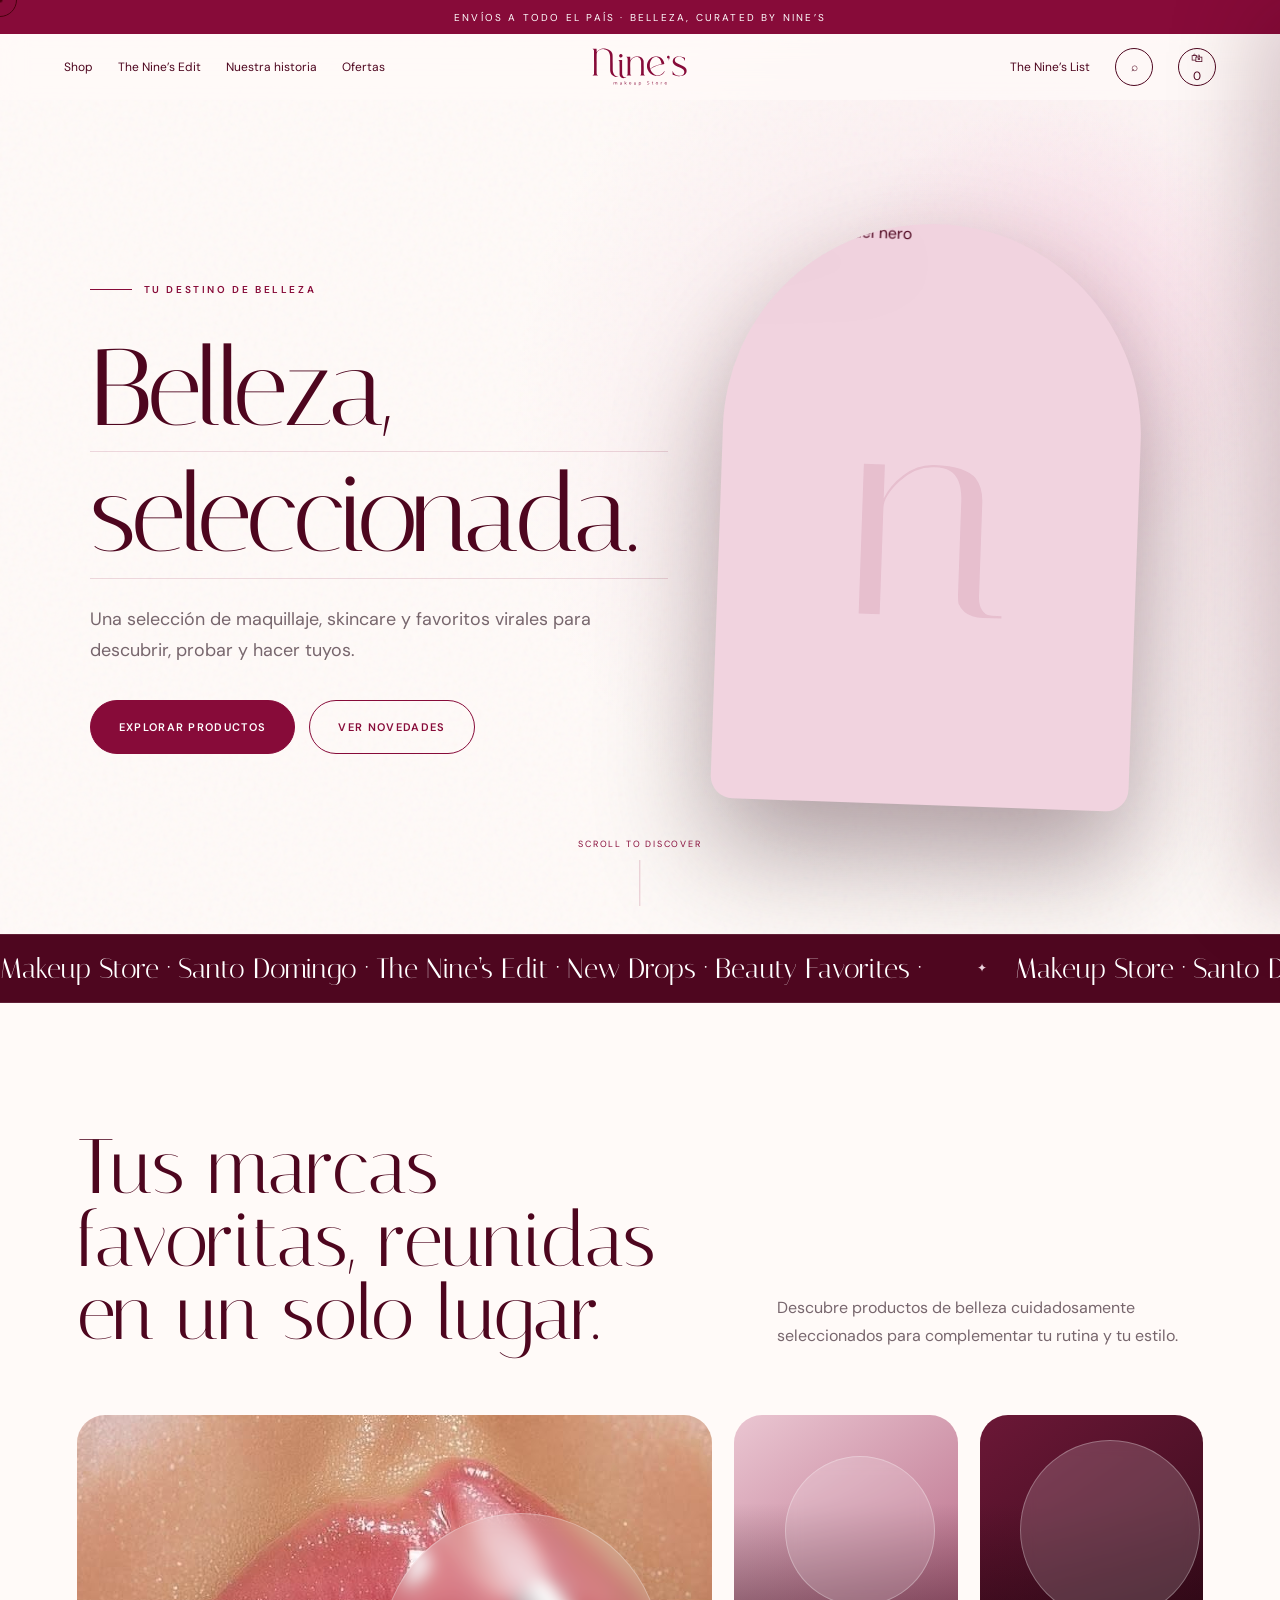
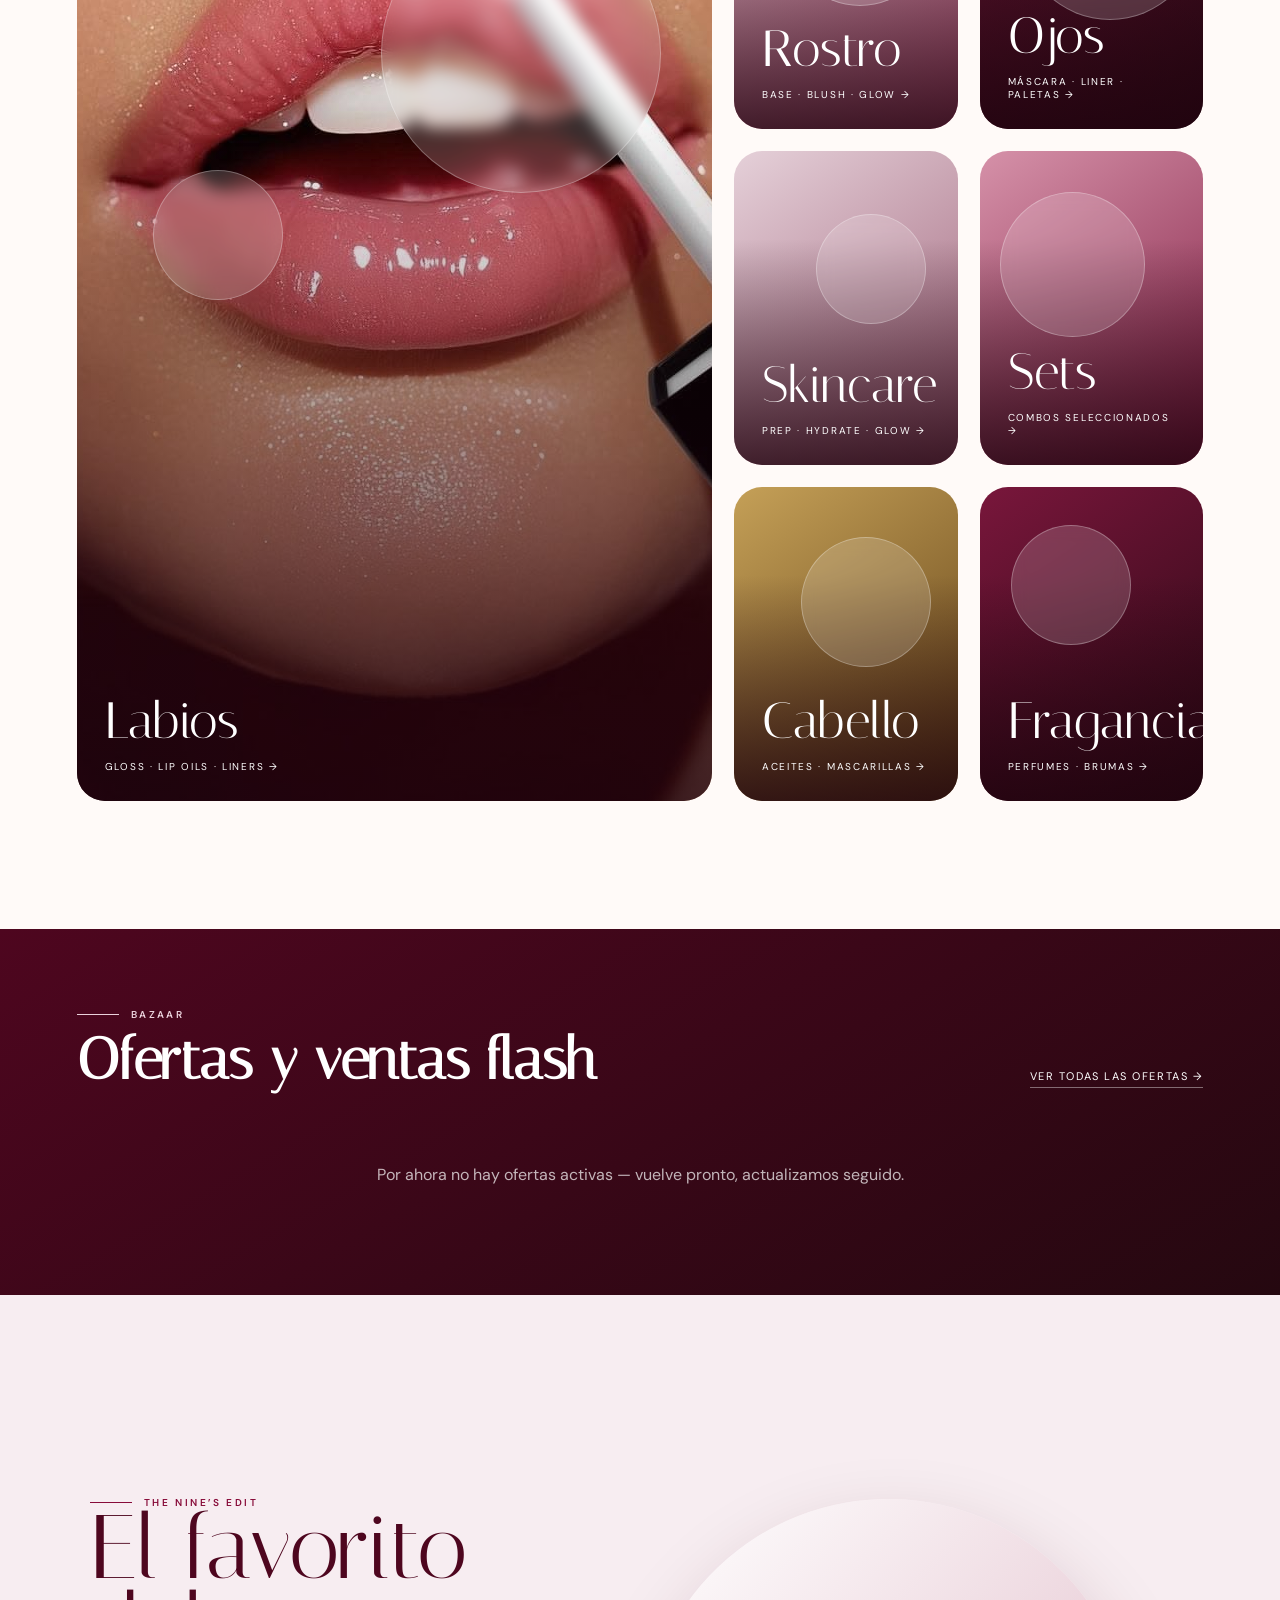
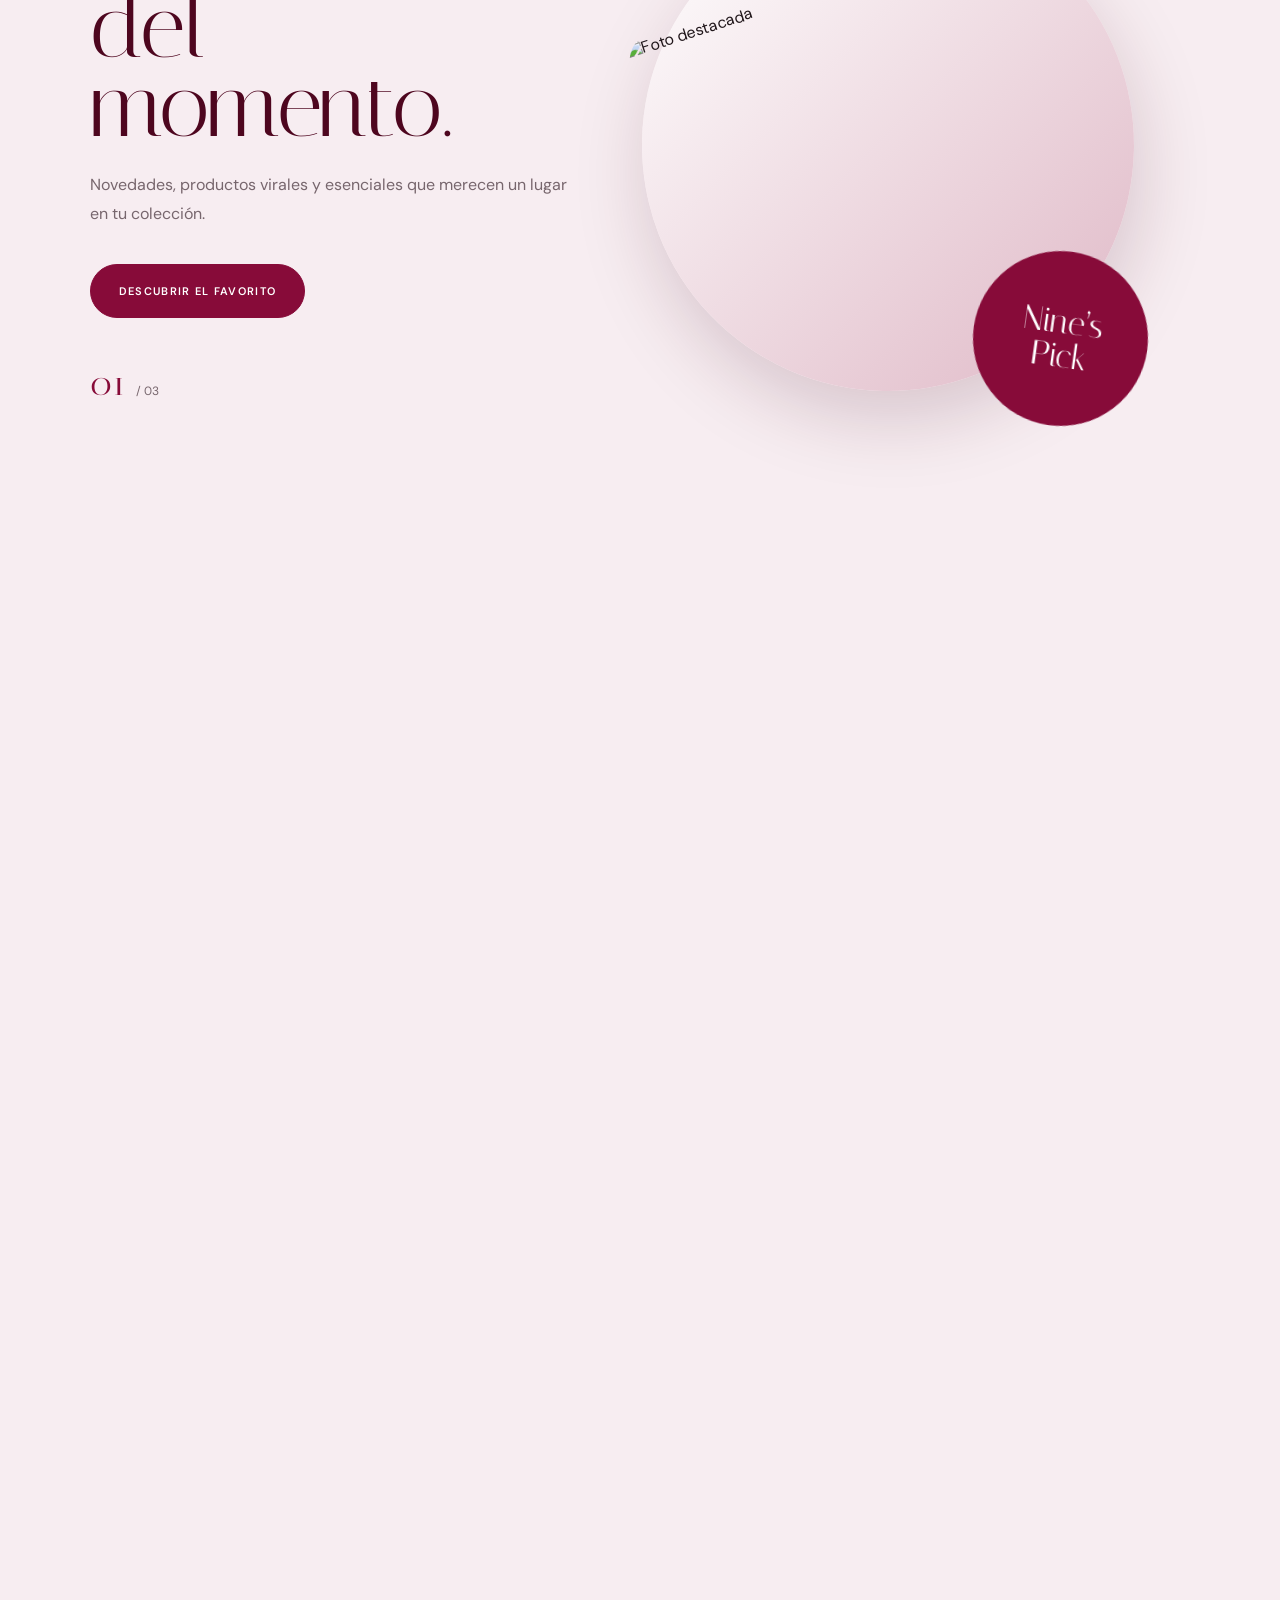
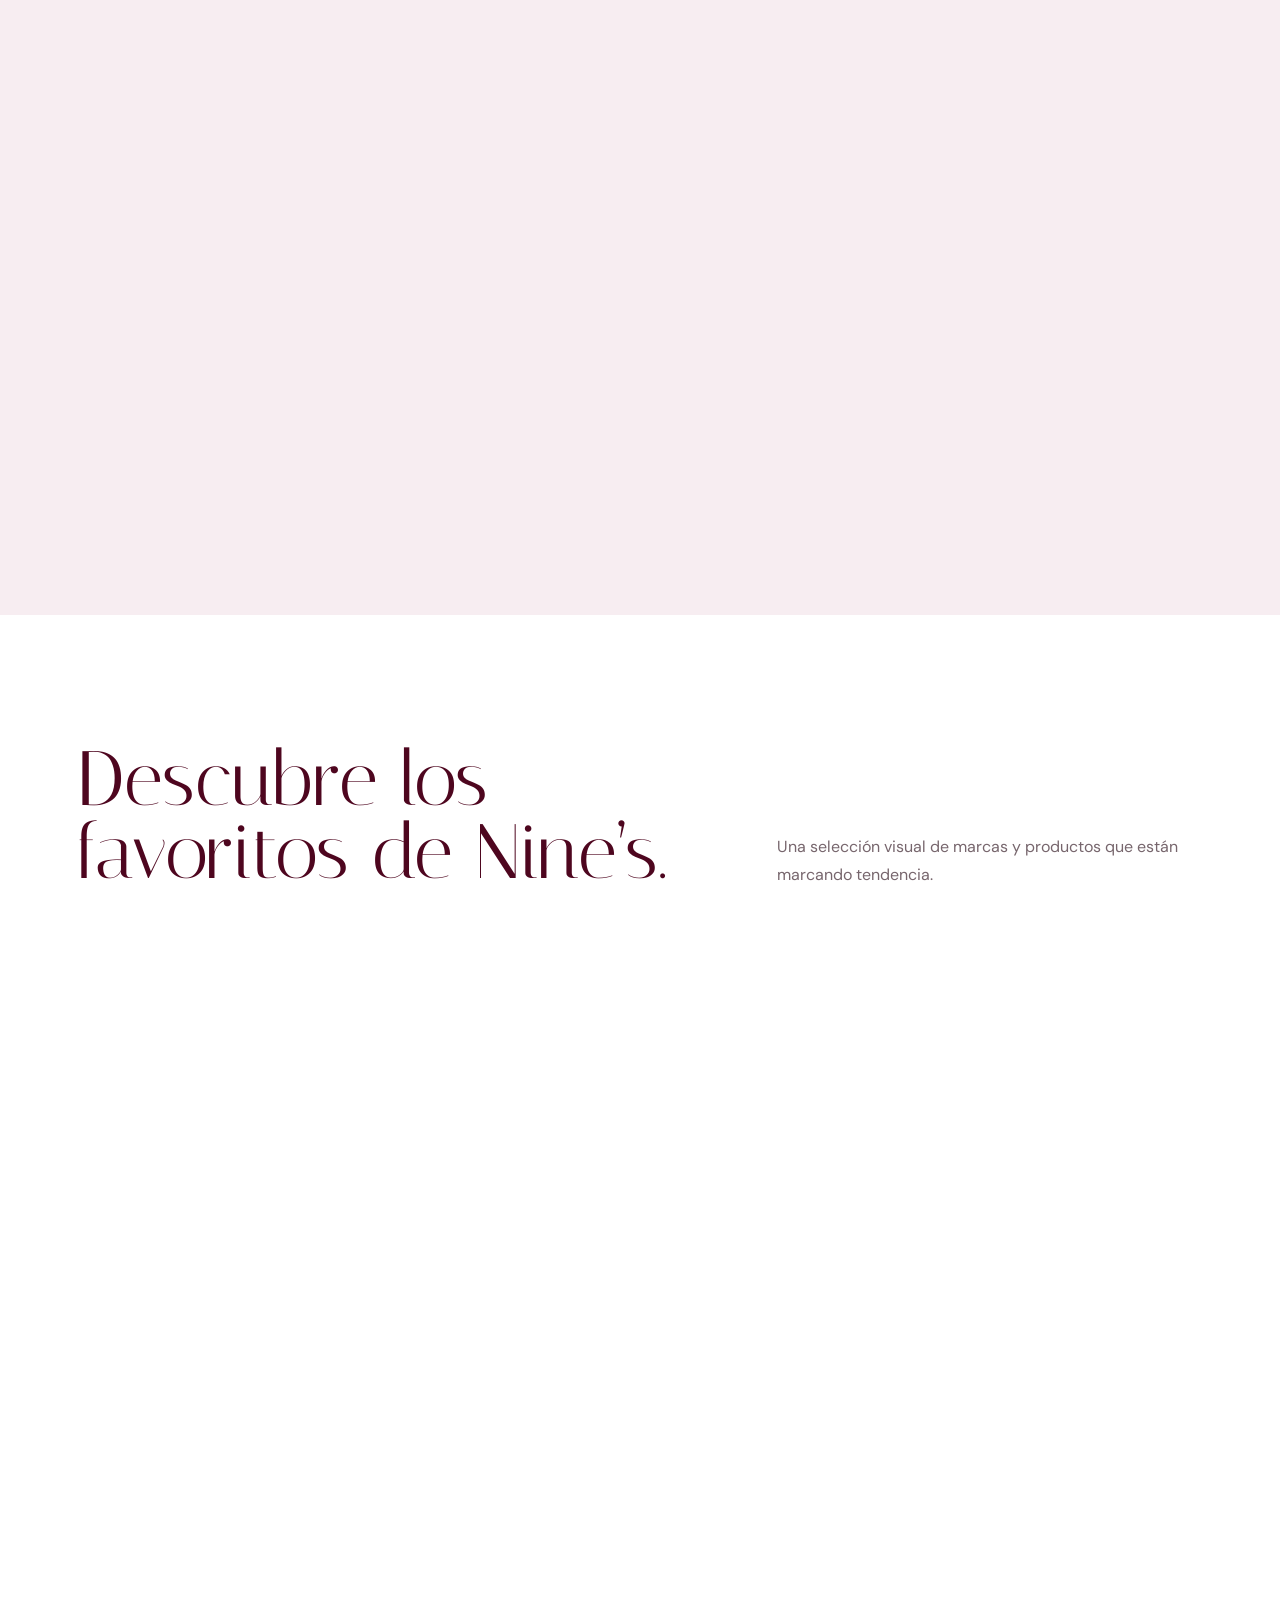
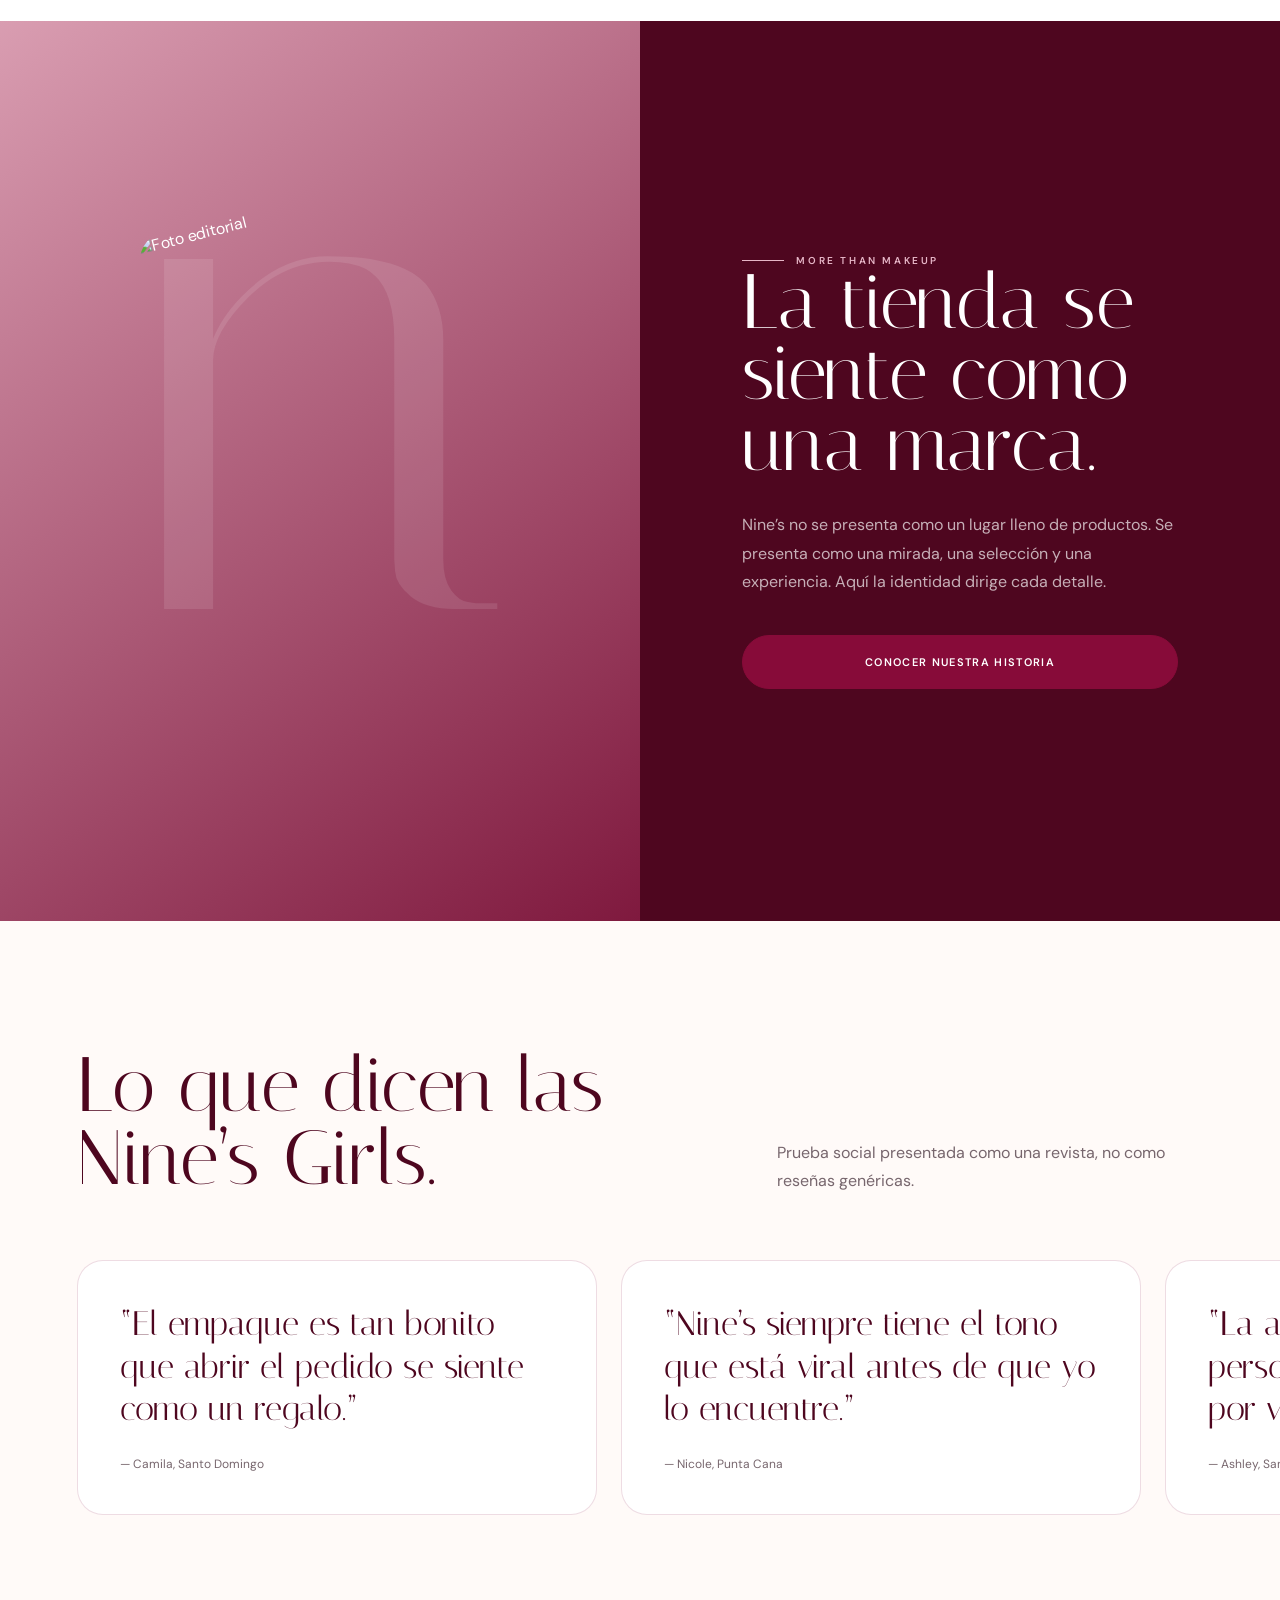
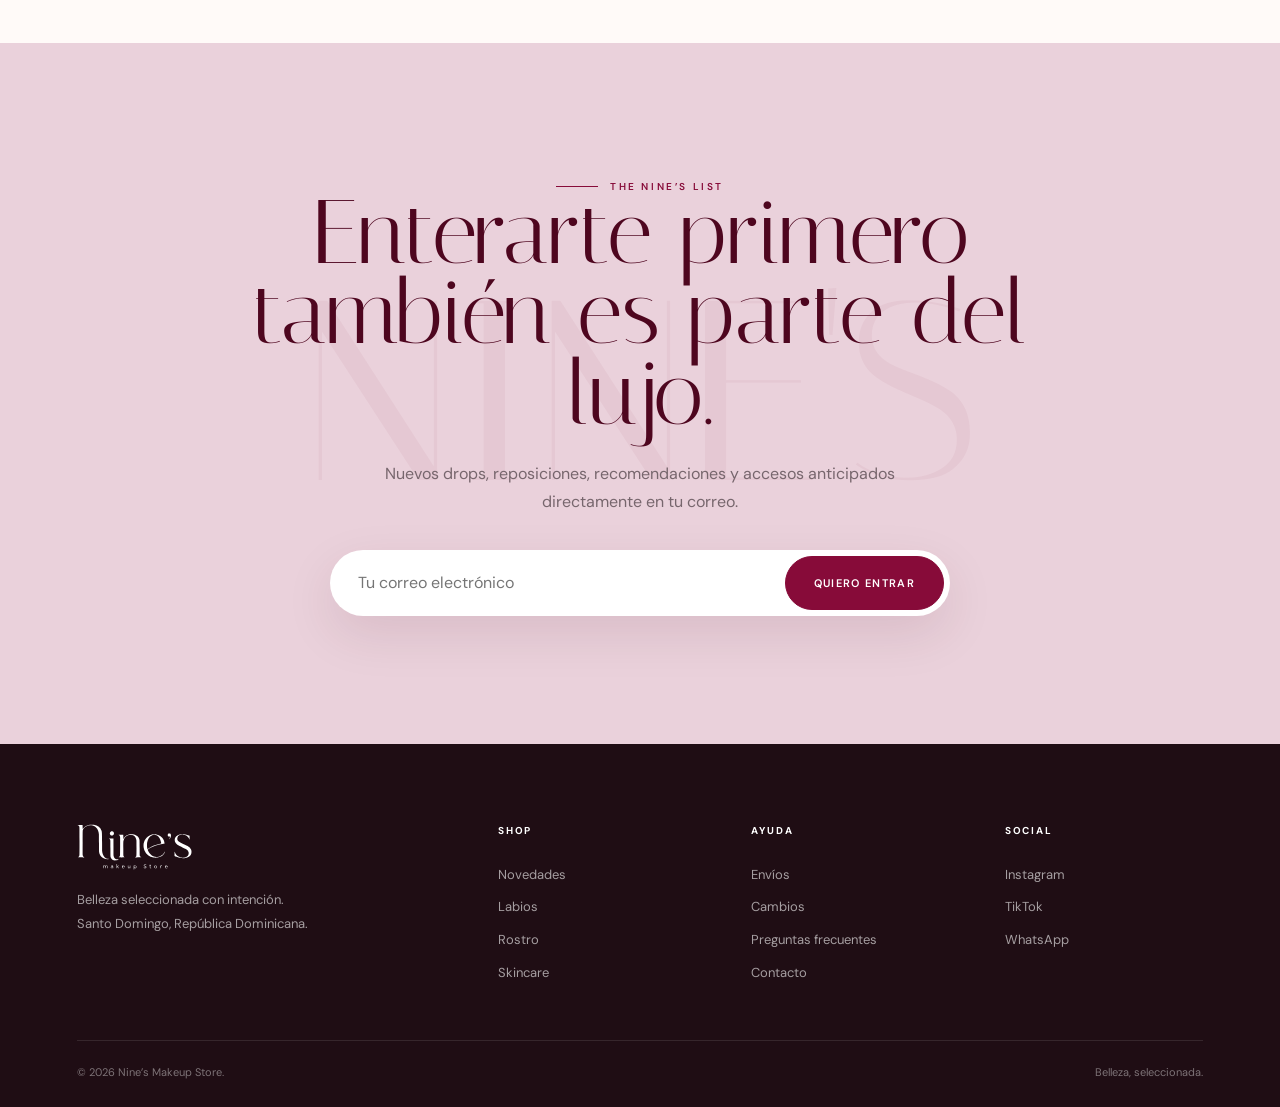
==== commit c1928b41: "Foto real de portada para categoria Labios" ====
--- a/index.html
+++ b/index.html
@@ -87,7 +87,7 @@
       </div>
 
       <div class="category-grid">
-        <a class="category-card tilt reveal hoverable" href="labios.html" style="--bg:linear-gradient(145deg,#b75a7c,#4c071d)">
+        <a class="category-card tilt reveal hoverable" href="labios.html" style="--bg:url('/uploads/categoria-labios.jpg')">
           <div class="orb" style="width:280px;height:280px;right:8%;top:10%"></div>
           <div class="orb" style="width:130px;height:130px;left:12%;top:36%"></div>
           <div class="category-copy"><h3>Labios</h3><span>Gloss · Lip oils · Liners →</span></div>
--- a/styles.css
+++ b/styles.css
@@ -1,4 +1,5 @@
-:root {
+
+    :root {
       --wine:#870b39;
       --wine-deep:#4e061f;
       --wine-dark:#250810;
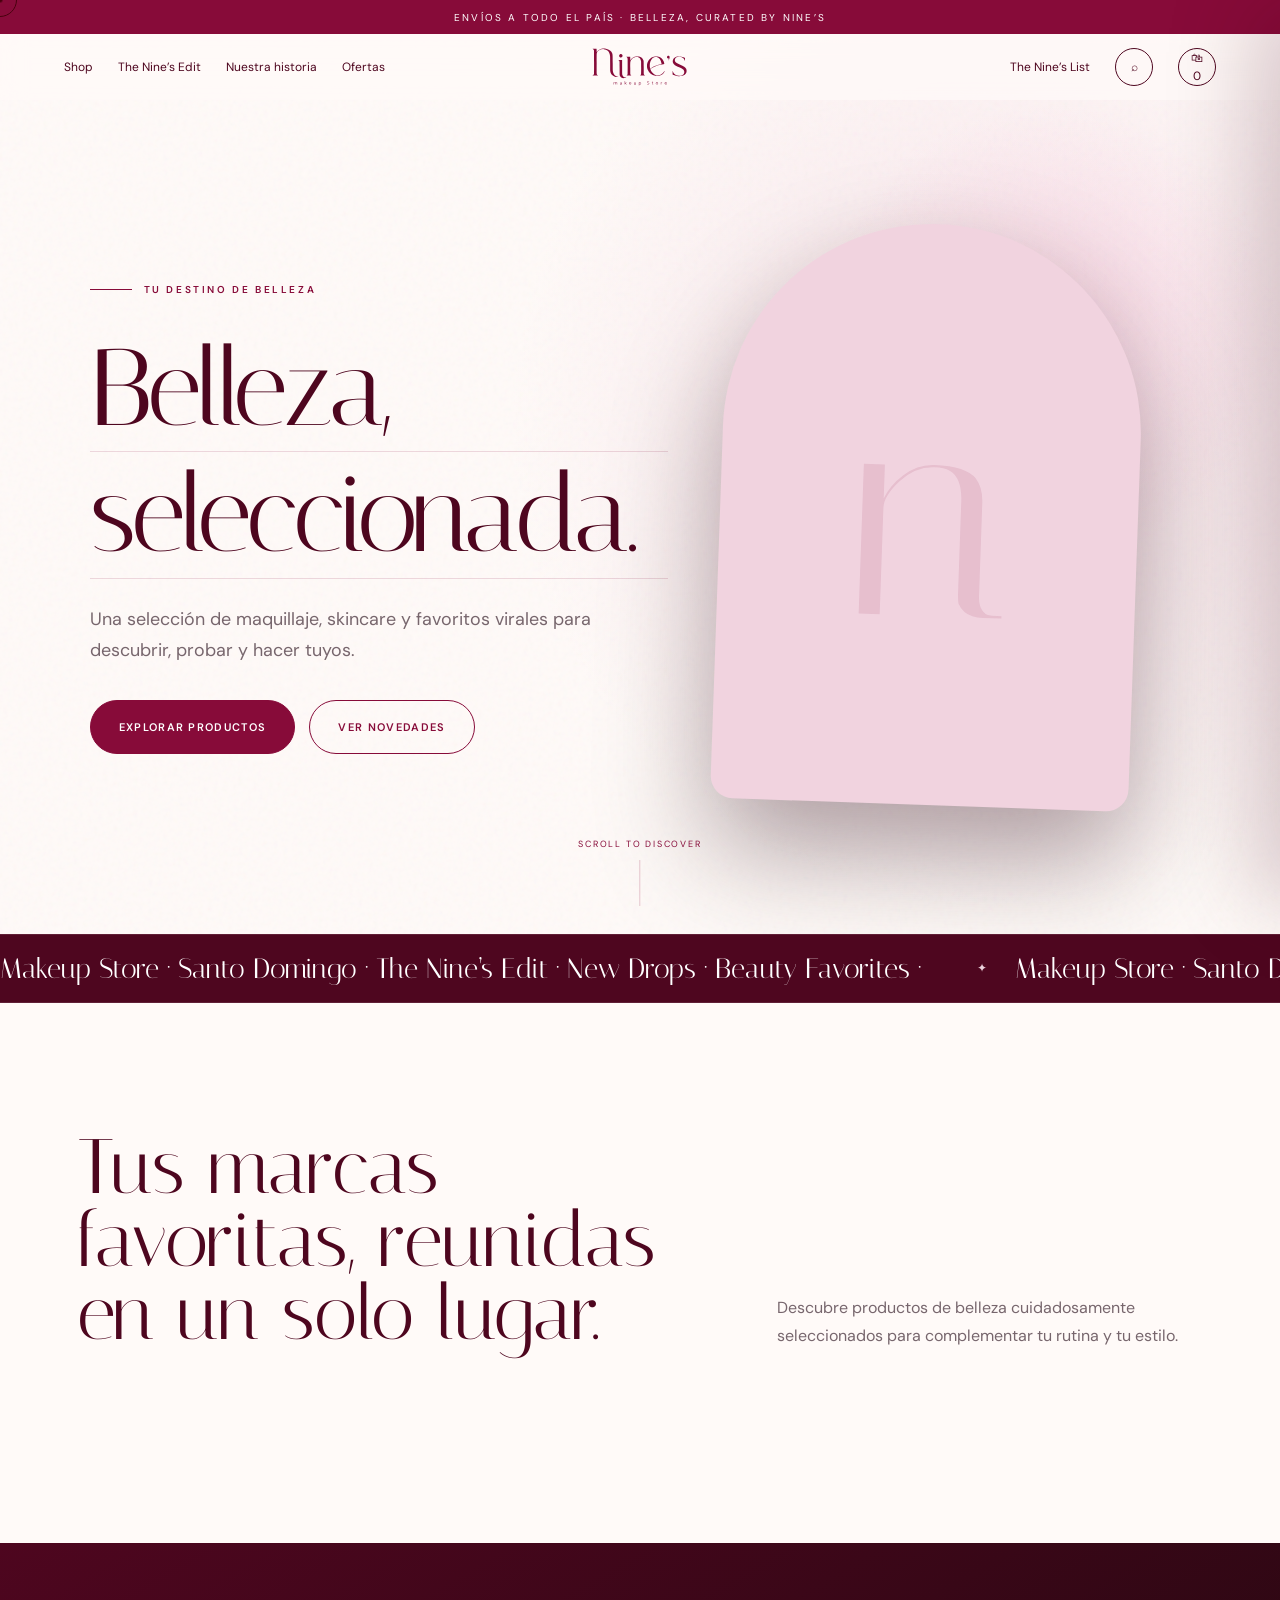
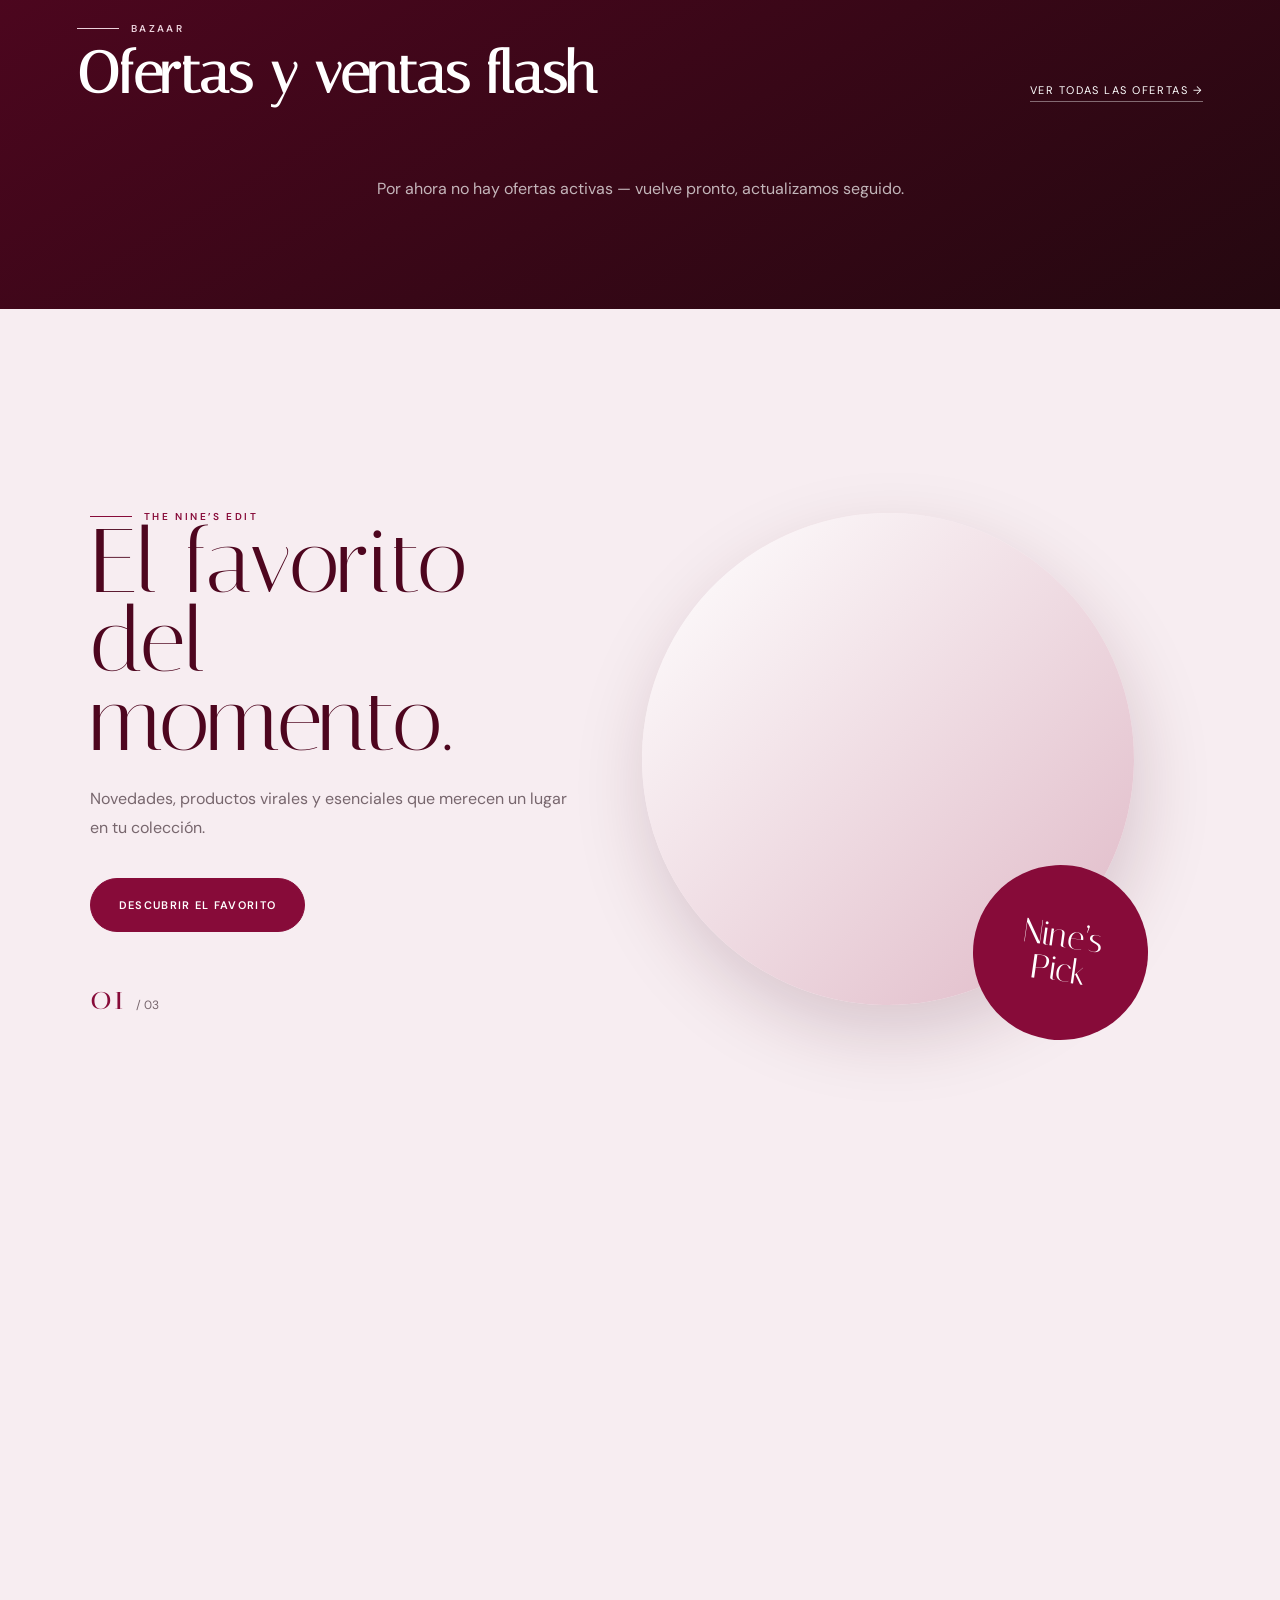
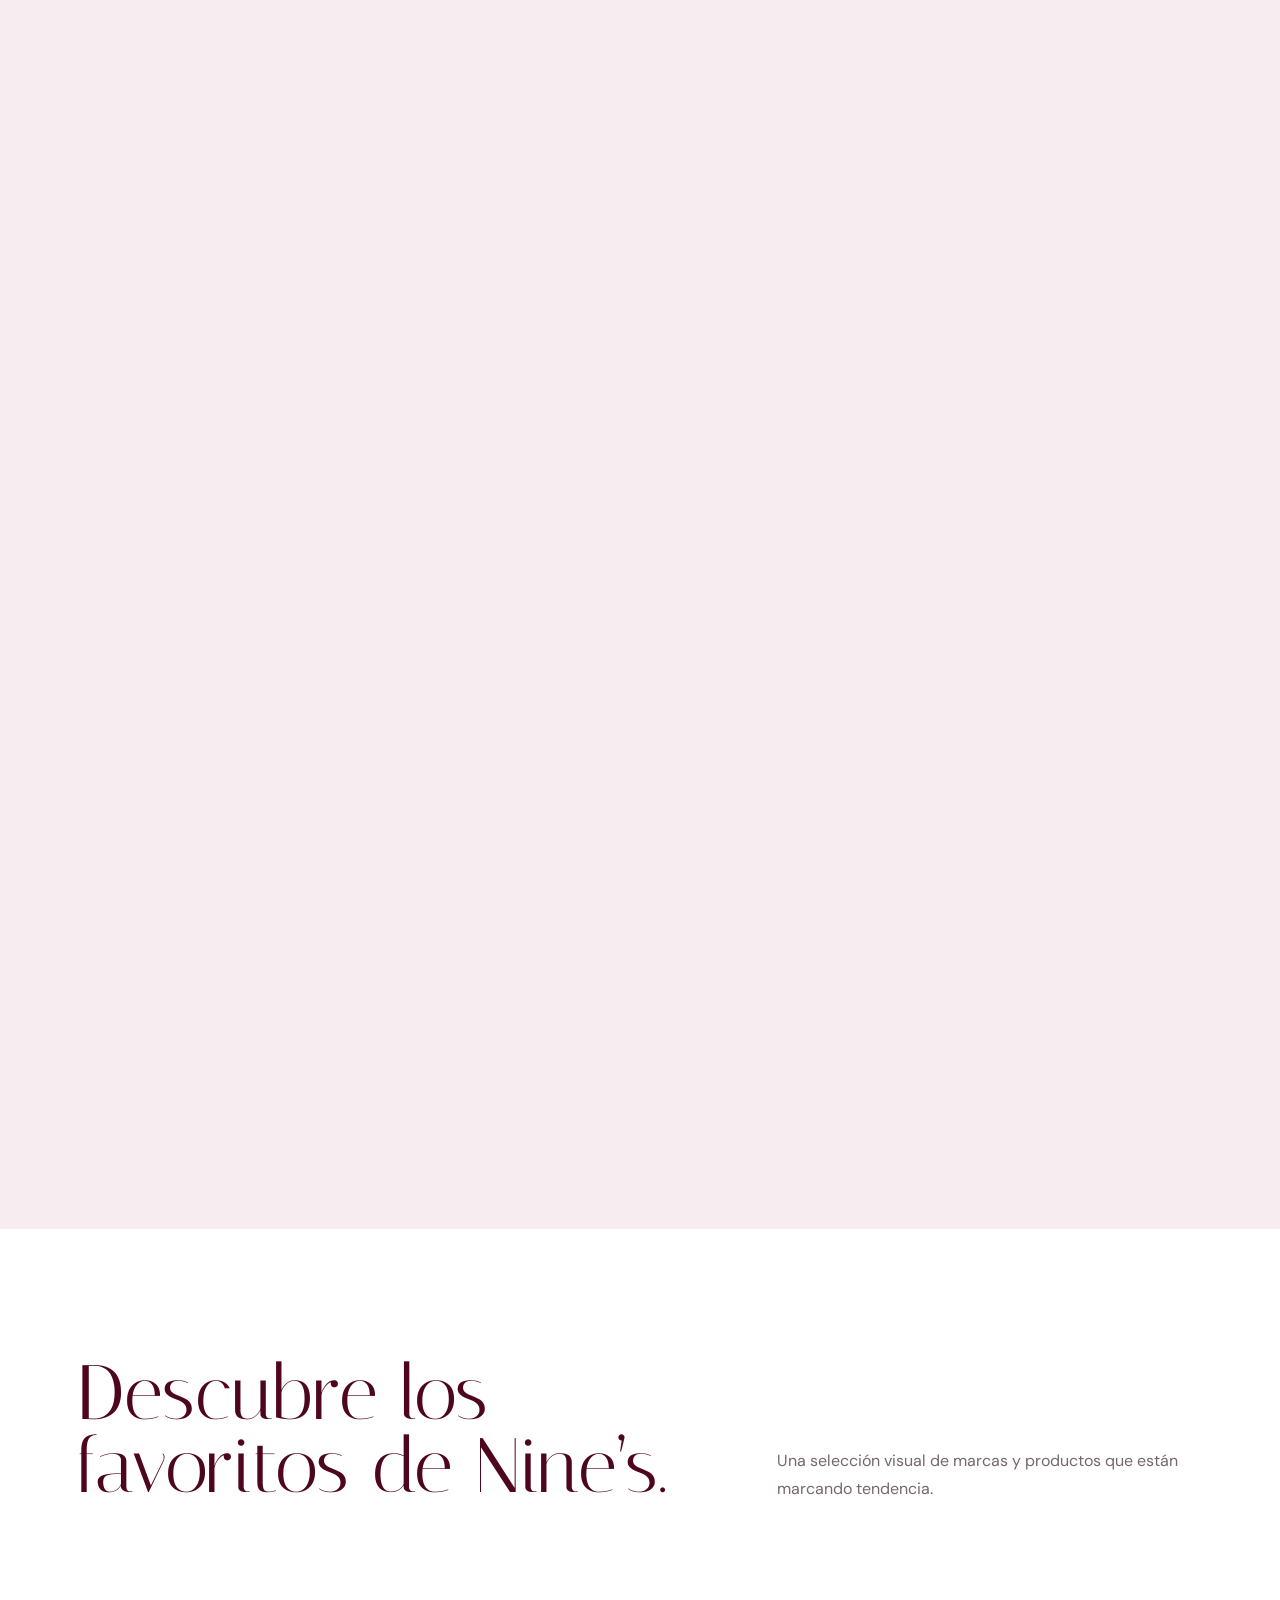
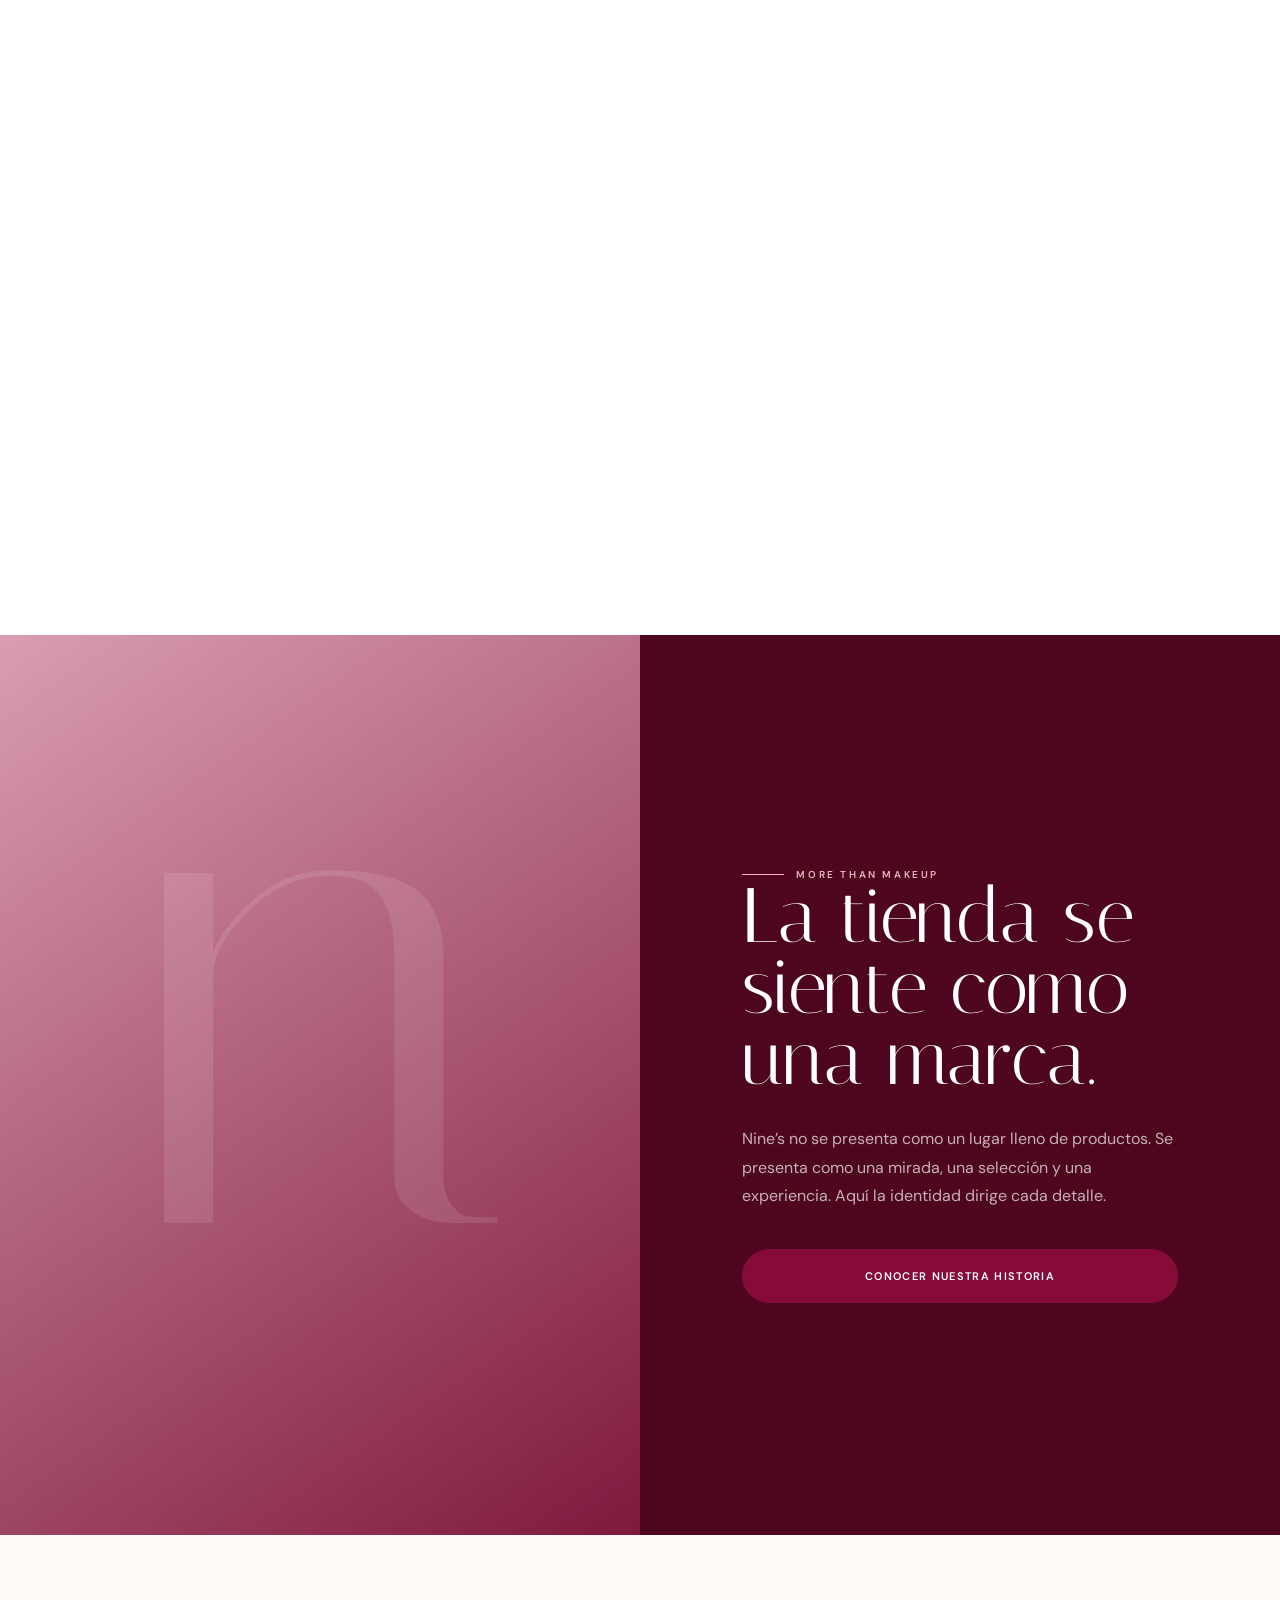
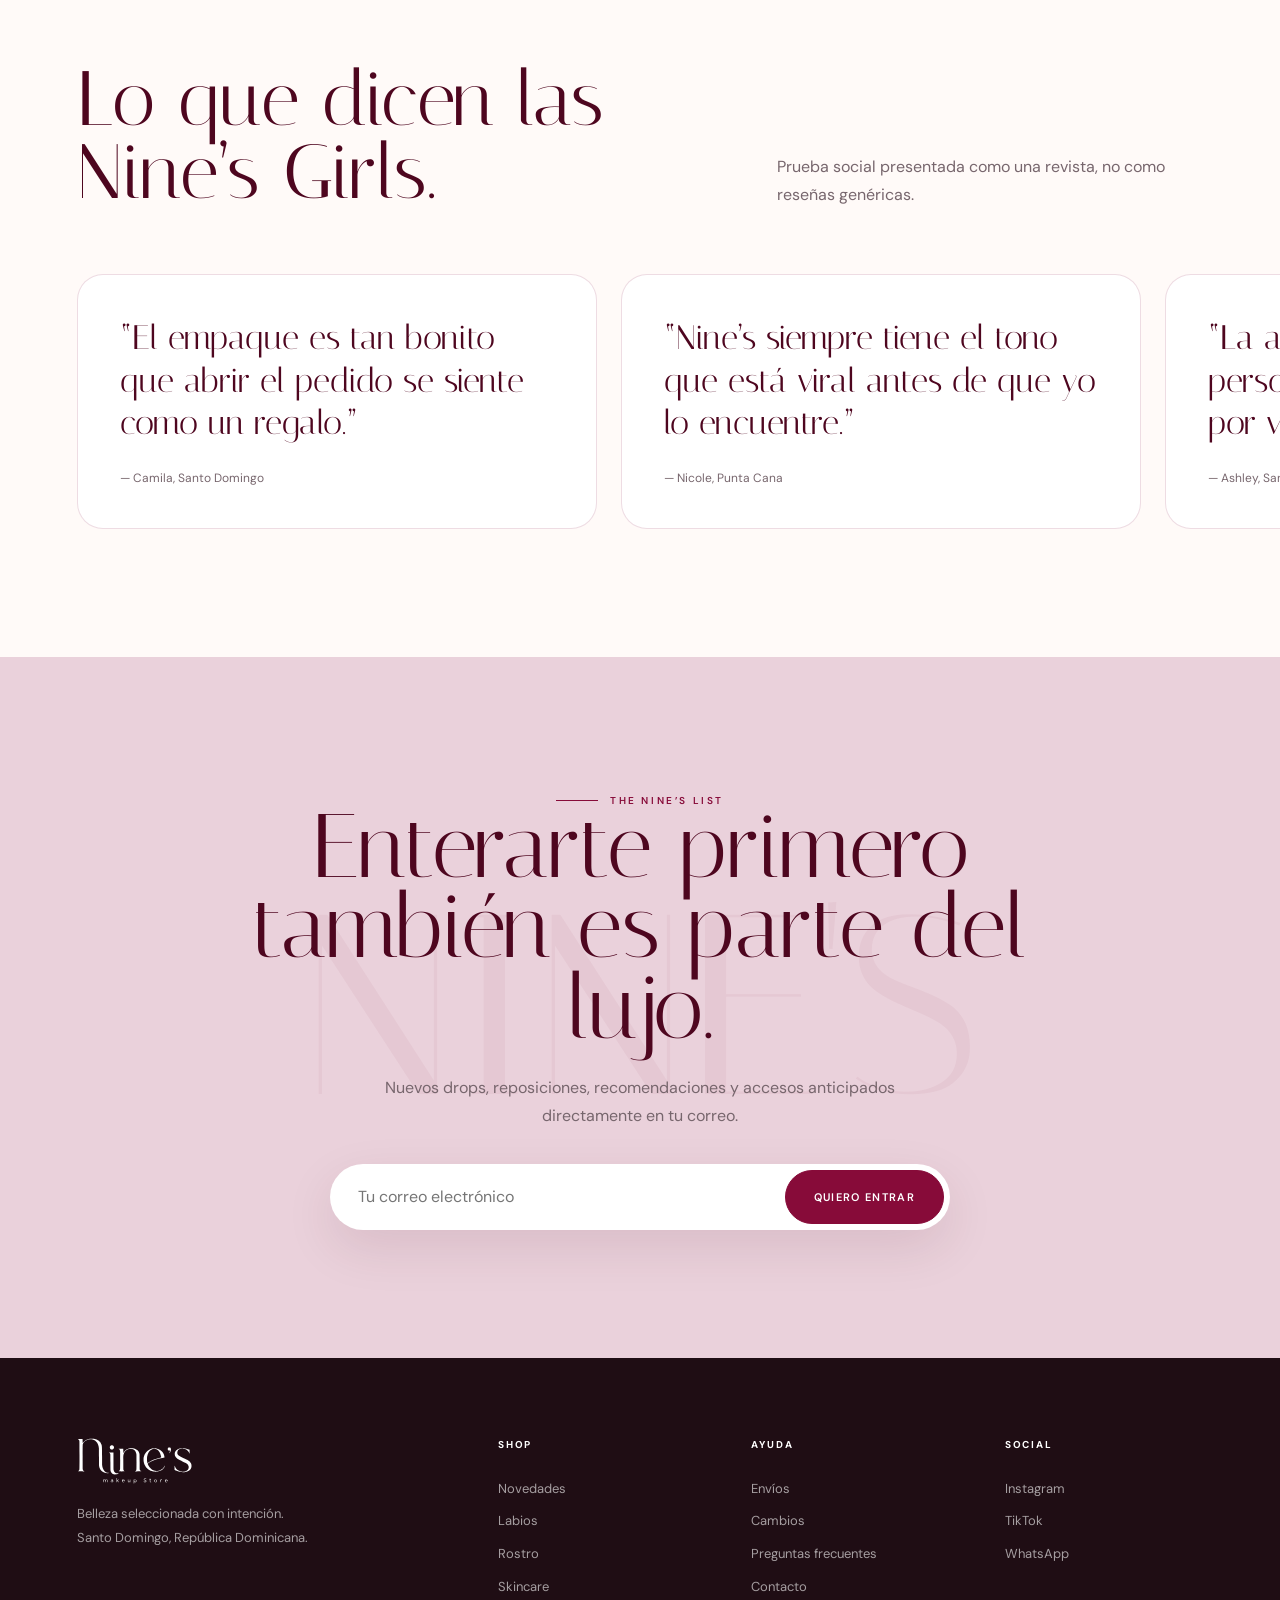
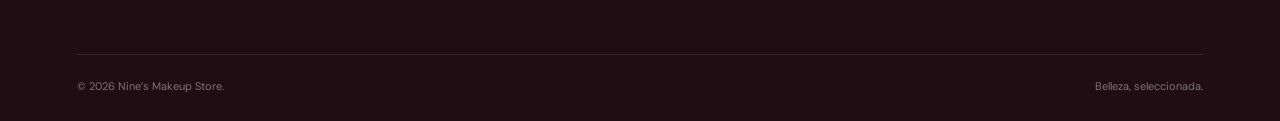
==== commit 79e7a6ea: "Categorias del home dinamicas, editables desde el panel (con foto)" ====
--- a/index.html
+++ b/index.html
@@ -86,40 +86,7 @@
         </p>
       </div>
 
-      <div class="category-grid">
-        <a class="category-card tilt reveal hoverable" href="labios.html" style="--bg:url('/uploads/categoria-labios.jpg')">
-          <div class="orb" style="width:280px;height:280px;right:8%;top:10%"></div>
-          <div class="orb" style="width:130px;height:130px;left:12%;top:36%"></div>
-          <div class="category-copy"><h3>Labios</h3><span>Gloss · Lip oils · Liners →</span></div>
-        </a>
-
-        <div class="category-stack">
-          <a class="category-card tilt reveal delay-1 hoverable" href="rostro.html" style="--bg:linear-gradient(145deg,#edcbd6,#a64a6c)">
-            <div class="orb" style="width:150px;height:150px;right:10%;top:13%"></div>
-            <div class="category-copy"><h3>Rostro</h3><span>Base · Blush · Glow →</span></div>
-          </a>
-          <a class="category-card tilt reveal delay-2 hoverable" href="ojos.html" style="--bg:linear-gradient(145deg,#6e1838,#260711)">
-            <div class="orb" style="width:180px;height:180px;left:18%;top:8%"></div>
-            <div class="category-copy"><h3>Ojos</h3><span>Máscara · Liner · Paletas →</span></div>
-          </a>
-          <a class="category-card tilt reveal delay-3 hoverable" href="skincare.html" style="--bg:linear-gradient(145deg,#e8d5dd,#9a5a72)">
-            <div class="orb" style="width:110px;height:110px;right:14%;top:20%"></div>
-            <div class="category-copy"><h3>Skincare</h3><span>Prep · Hydrate · Glow →</span></div>
-          </a>
-          <a class="category-card tilt reveal delay-3 hoverable" href="catalogo.html" style="--bg:linear-gradient(145deg,#d996ad,#7c173d)">
-            <div class="orb" style="width:145px;height:145px;left:9%;top:13%"></div>
-            <div class="category-copy"><h3>Sets</h3><span>Combos seleccionados →</span></div>
-          </a>
-          <a class="category-card tilt reveal delay-3 hoverable" href="cabello.html" style="--bg:linear-gradient(145deg,#c9a45a,#5a3a12)">
-            <div class="orb" style="width:130px;height:130px;right:12%;top:16%"></div>
-            <div class="category-copy"><h3>Cabello</h3><span>Aceites · Mascarillas →</span></div>
-          </a>
-          <a class="category-card tilt reveal delay-3 hoverable" href="fragancias.html" style="--bg:linear-gradient(145deg,#7c173d,#260711)">
-            <div class="orb" style="width:120px;height:120px;left:14%;top:12%"></div>
-            <div class="category-copy"><h3>Fragancias</h3><span>Perfumes · Brumas →</span></div>
-          </a>
-        </div>
-      </div>
+      <div class="category-grid" data-category-grid></div>
     </section>
 
     <section class="bazaar-section" id="bazaar">
@@ -407,6 +374,49 @@
         </article>`;
       }).join("");
     }
+
+    // ---- categorías del home: dibujadas desde CATEGORIES (panel → Tienda) ----
+    const catGrid = document.querySelector("[data-category-grid]");
+    if (catGrid && window.CATEGORIES && CATEGORIES.length) {
+      const DECOR = {
+        labios:    { big:true, orbs:[{w:280,h:280,r:"8%",t:"10%"},{w:130,h:130,l:"12%",t:"36%"}], grad:"linear-gradient(145deg,#b75a7c,#4c071d)" },
+        rostro:    { orbs:[{w:150,h:150,r:"10%",t:"13%"}], grad:"linear-gradient(145deg,#edcbd6,#a64a6c)" },
+        ojos:      { orbs:[{w:180,h:180,l:"18%",t:"8%"}], grad:"linear-gradient(145deg,#6e1838,#260711)" },
+        skincare:  { orbs:[{w:110,h:110,r:"14%",t:"20%"}], grad:"linear-gradient(145deg,#e8d5dd,#9a5a72)" },
+        sets:      { orbs:[{w:145,h:145,l:"9%",t:"13%"}], grad:"linear-gradient(145deg,#d996ad,#7c173d)" },
+        cabello:   { orbs:[{w:130,h:130,r:"12%",t:"16%"}], grad:"linear-gradient(145deg,#c9a45a,#5a3a12)" },
+        fragancias:{ orbs:[{w:120,h:120,l:"14%",t:"12%"}], grad:"linear-gradient(145deg,#7c173d,#260711)" }
+      };
+      const orbHTML = o => {
+        let pos = `width:${o.w}px;height:${o.h}px;`;
+        if (o.r) pos += `right:${o.r};`; if (o.l) pos += `left:${o.l};`; if (o.t) pos += `top:${o.t};`;
+        return `<div class="orb" style="${pos}"></div>`;
+      };
+      const cardHTML = (cat, delayClass) => {
+        const d = DECOR[cat.slug] || {};
+        const bg = cat.img ? `url('${cat.img}')` : (d.grad || "linear-gradient(145deg,#b75a7c,#4c071d)");
+        return `<a class="category-card tilt reveal ${delayClass} hoverable" href="${cat.href || (cat.slug + '.html')}" style="--bg:${bg}">
+          ${(d.orbs || []).map(orbHTML).join("")}
+          <div class="category-copy"><h3>${cat.name}</h3><span>${cat.note || ""}</span></div>
+        </a>`;
+      };
+      const big = CATEGORIES.find(c => DECOR[c.slug] && DECOR[c.slug].big) || CATEGORIES[0];
+      const rest = CATEGORIES.filter(c => c !== big);
+      catGrid.innerHTML = cardHTML(big, "") +
+        `<div class="category-stack">${rest.map((c, i) => cardHTML(c, i < 2 ? `delay-${i + 1}` : "delay-3")).join("")}</div>`;
+
+      // el efecto "tilt" (inclinación al mover el mouse) se conecta a mano
+      // porque estas tarjetas no existían todavía cuando corrió el resto del script
+      catGrid.querySelectorAll(".tilt").forEach(card => {
+        card.addEventListener("mousemove", e => {
+          const r = card.getBoundingClientRect();
+          const rx = ((e.clientY - r.top) / r.height - .5) * -6;
+          const ry = ((e.clientX - r.left) / r.width - .5) * 8;
+          card.style.transform = `perspective(900px) rotateX(${rx}deg) rotateY(${ry}deg)`;
+        });
+        card.addEventListener("mouseleave", () => card.style.transform = "");
+      });
+    }
   }).catch(err => console.error("NINE'S home:", err));
 </script>
 </body>
--- a/styles.css
+++ b/styles.css
@@ -234,7 +234,8 @@
     .category-stack .category-card{min-height:314px}
     .category-card::before{
       content:"";position:absolute;inset:-4%;z-index:-2;
-      background:var(--bg);transition:transform .8s var(--ease)
+      background:var(--bg);background-size:cover;background-position:center;
+      transition:transform .8s var(--ease)
     }
     .category-card::after{
       content:"";position:absolute;inset:0;z-index:-1;
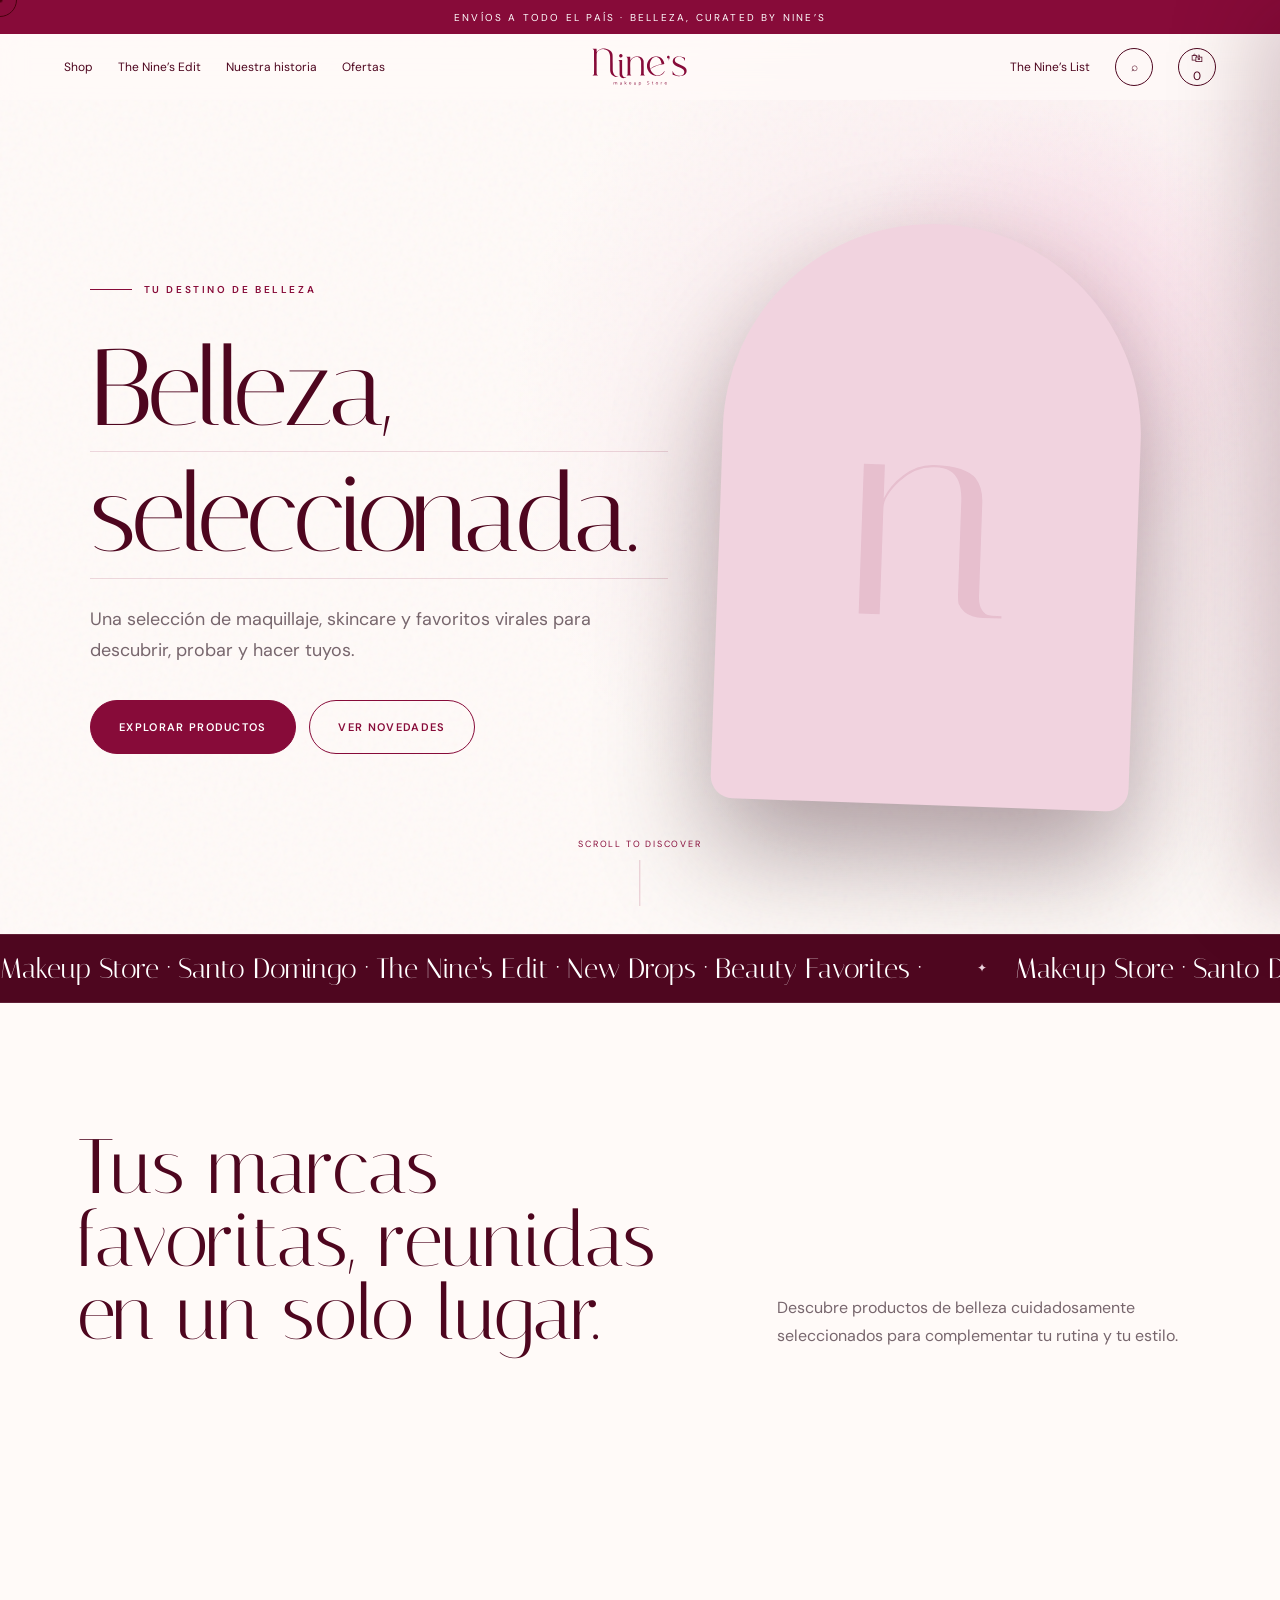
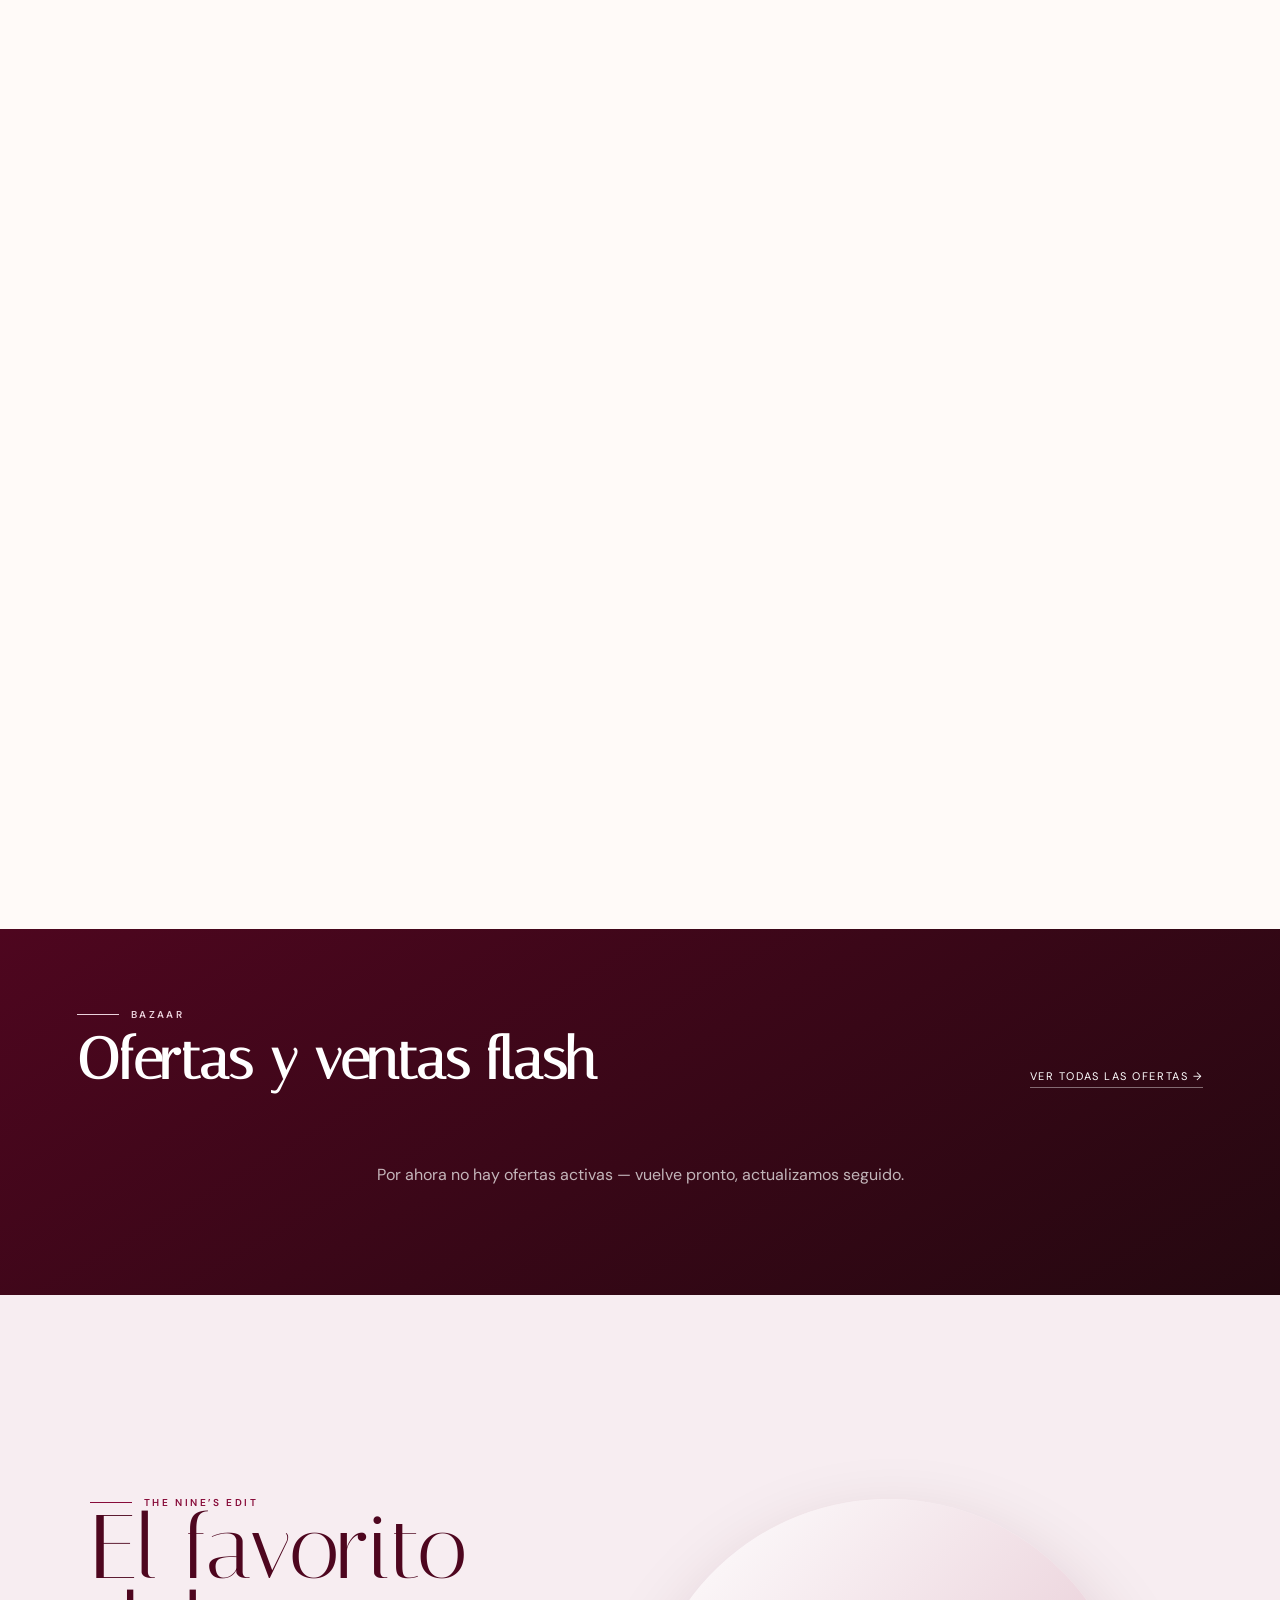
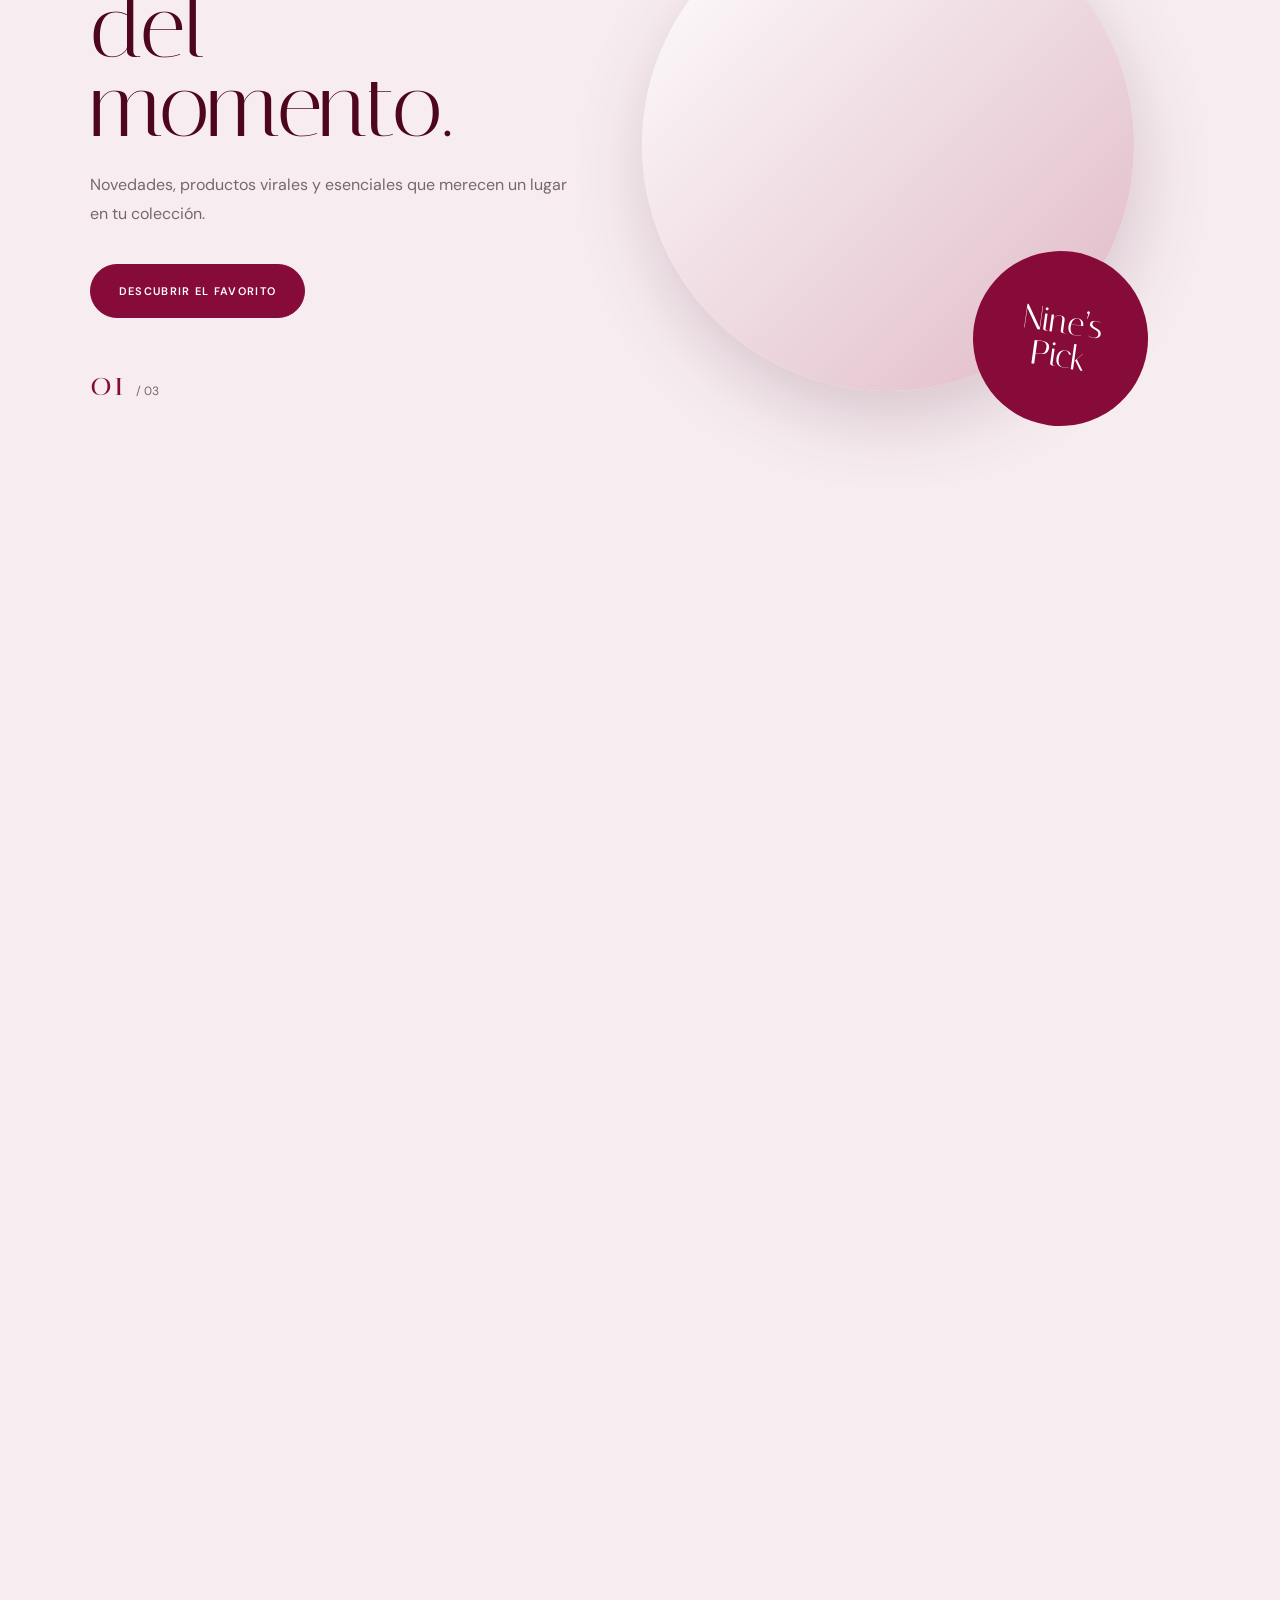
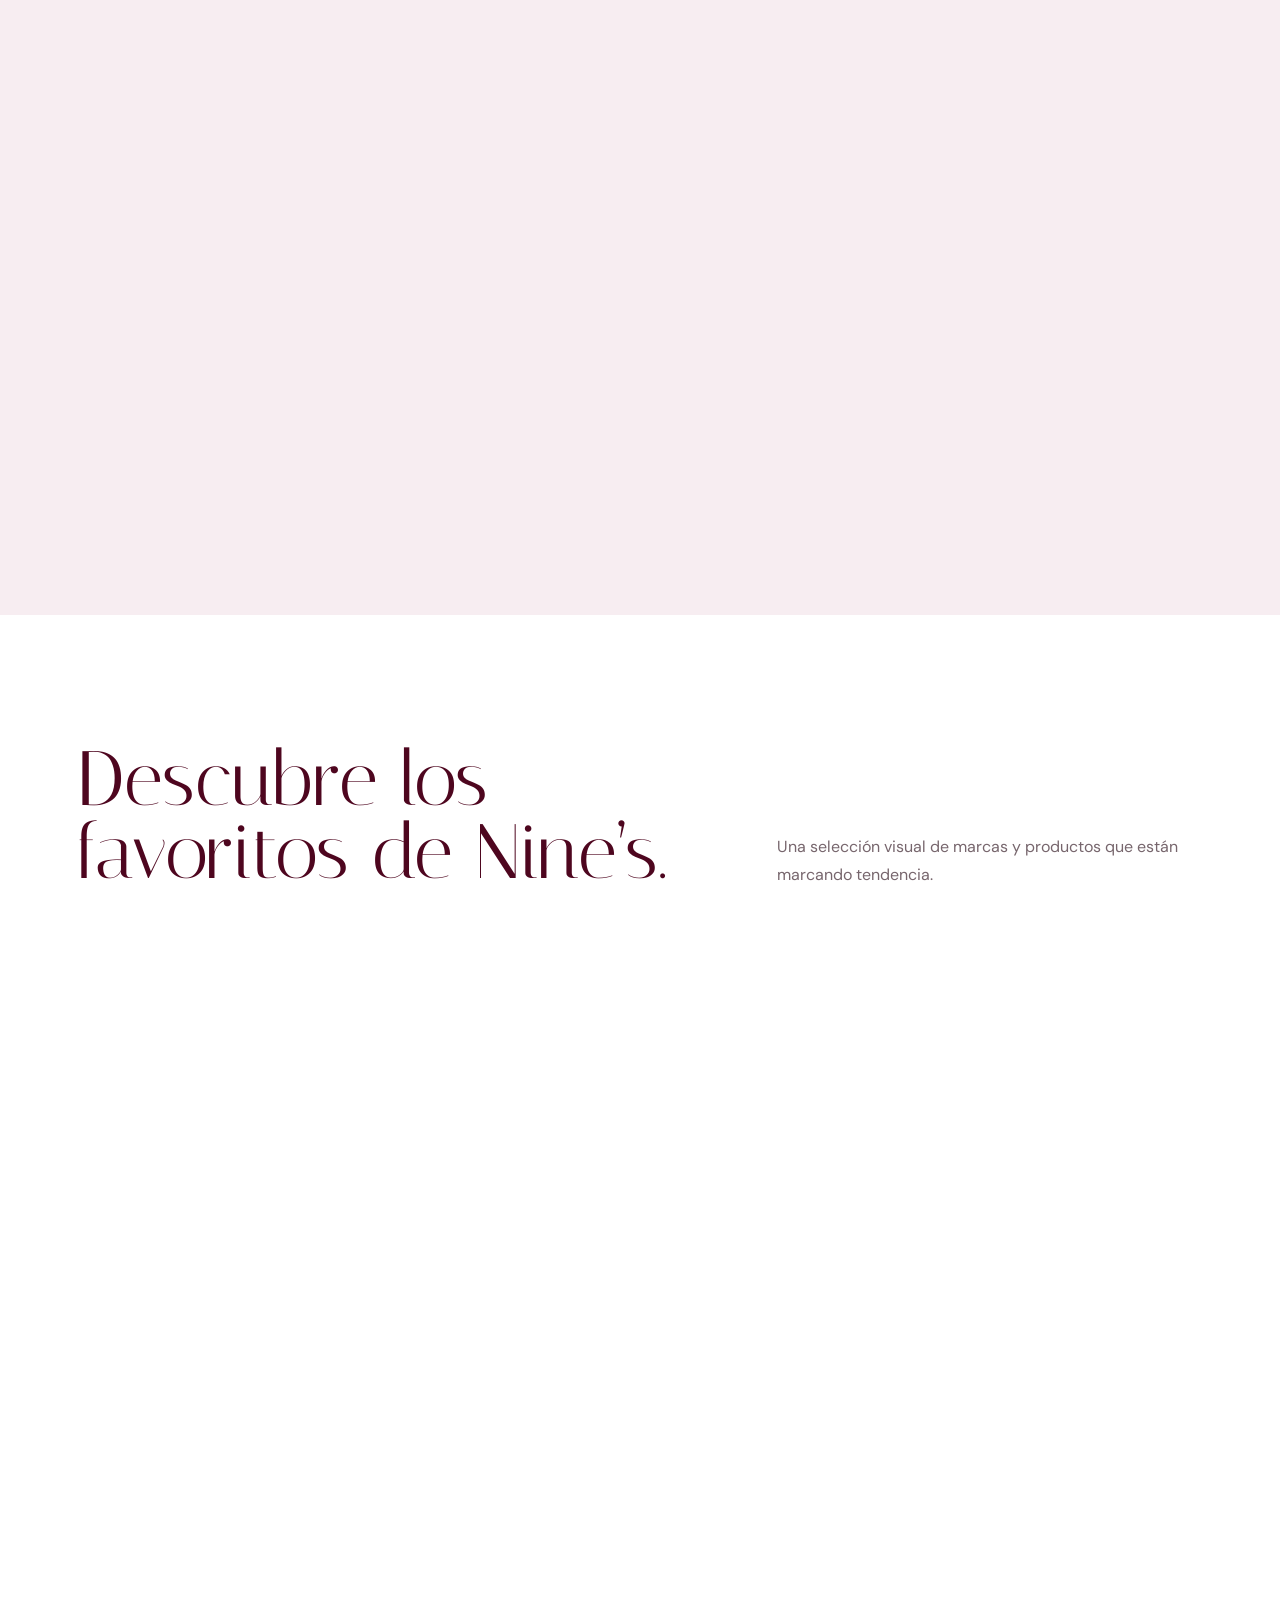
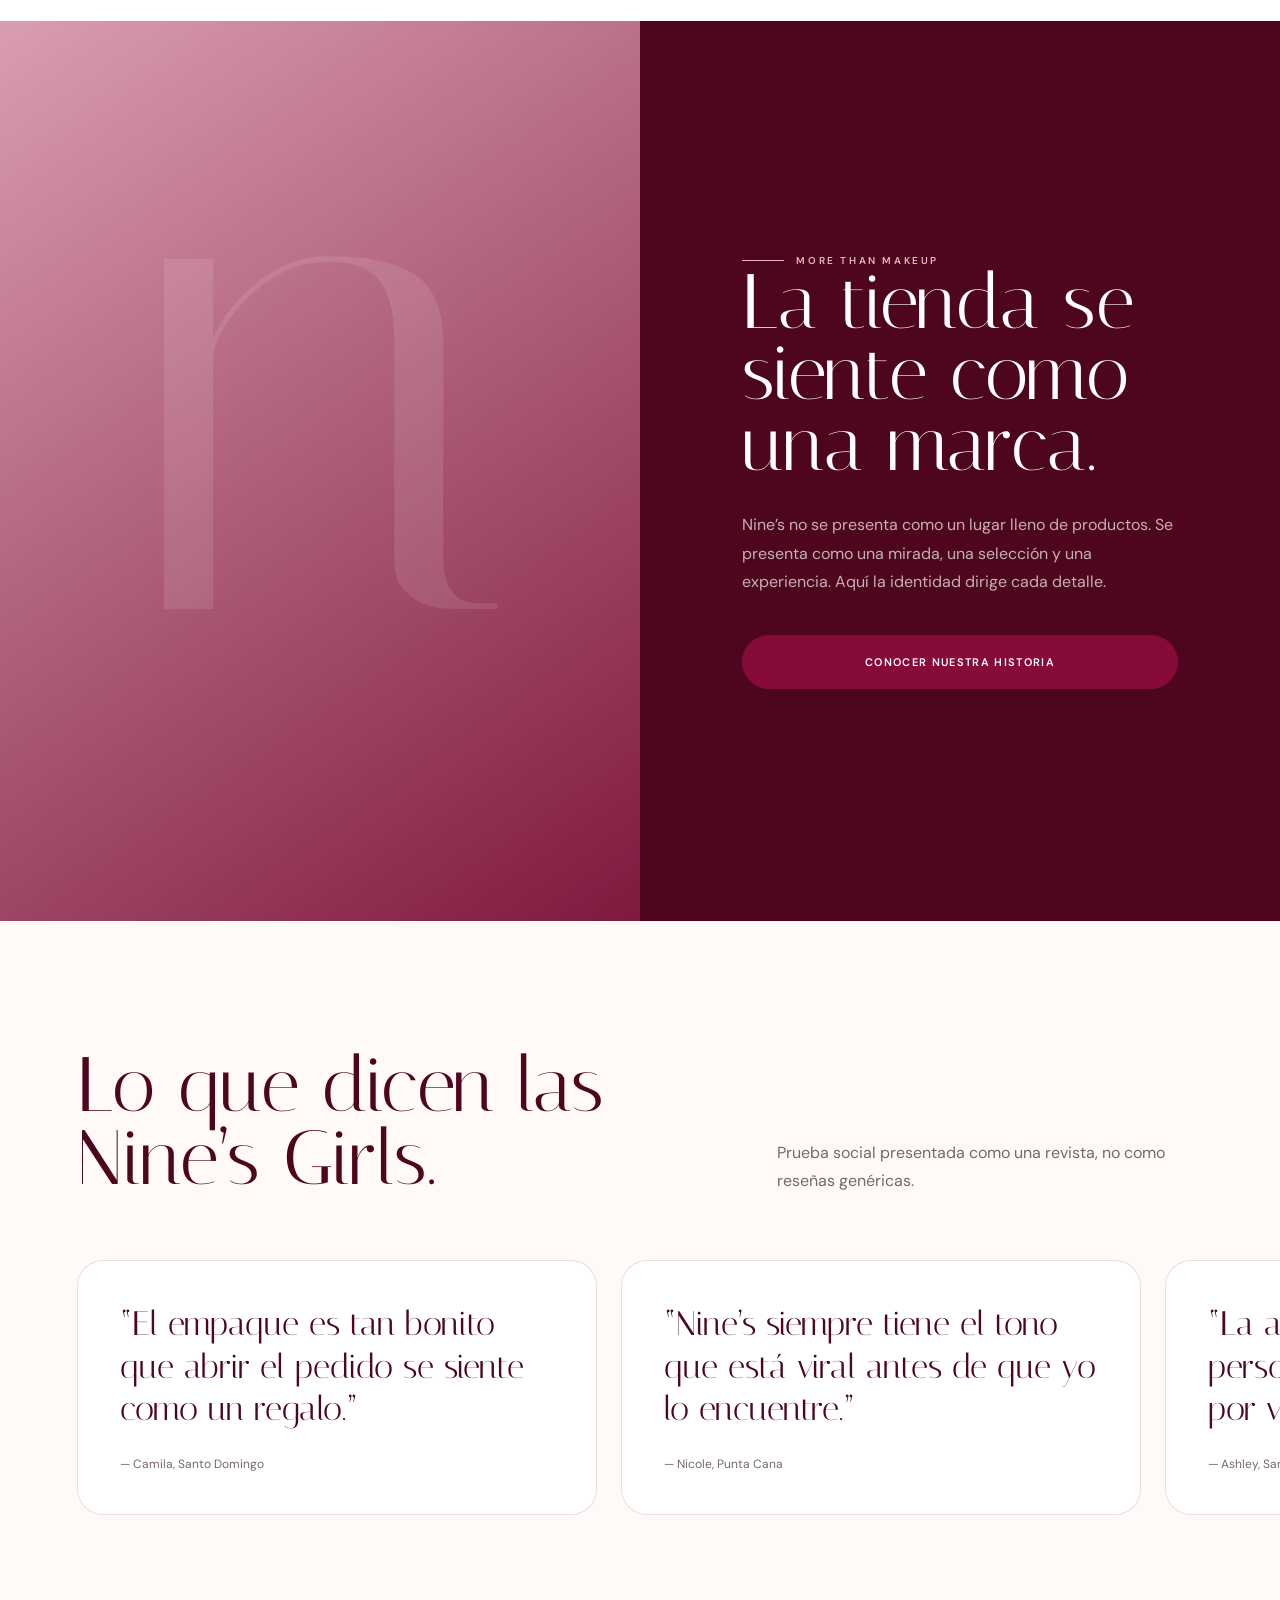
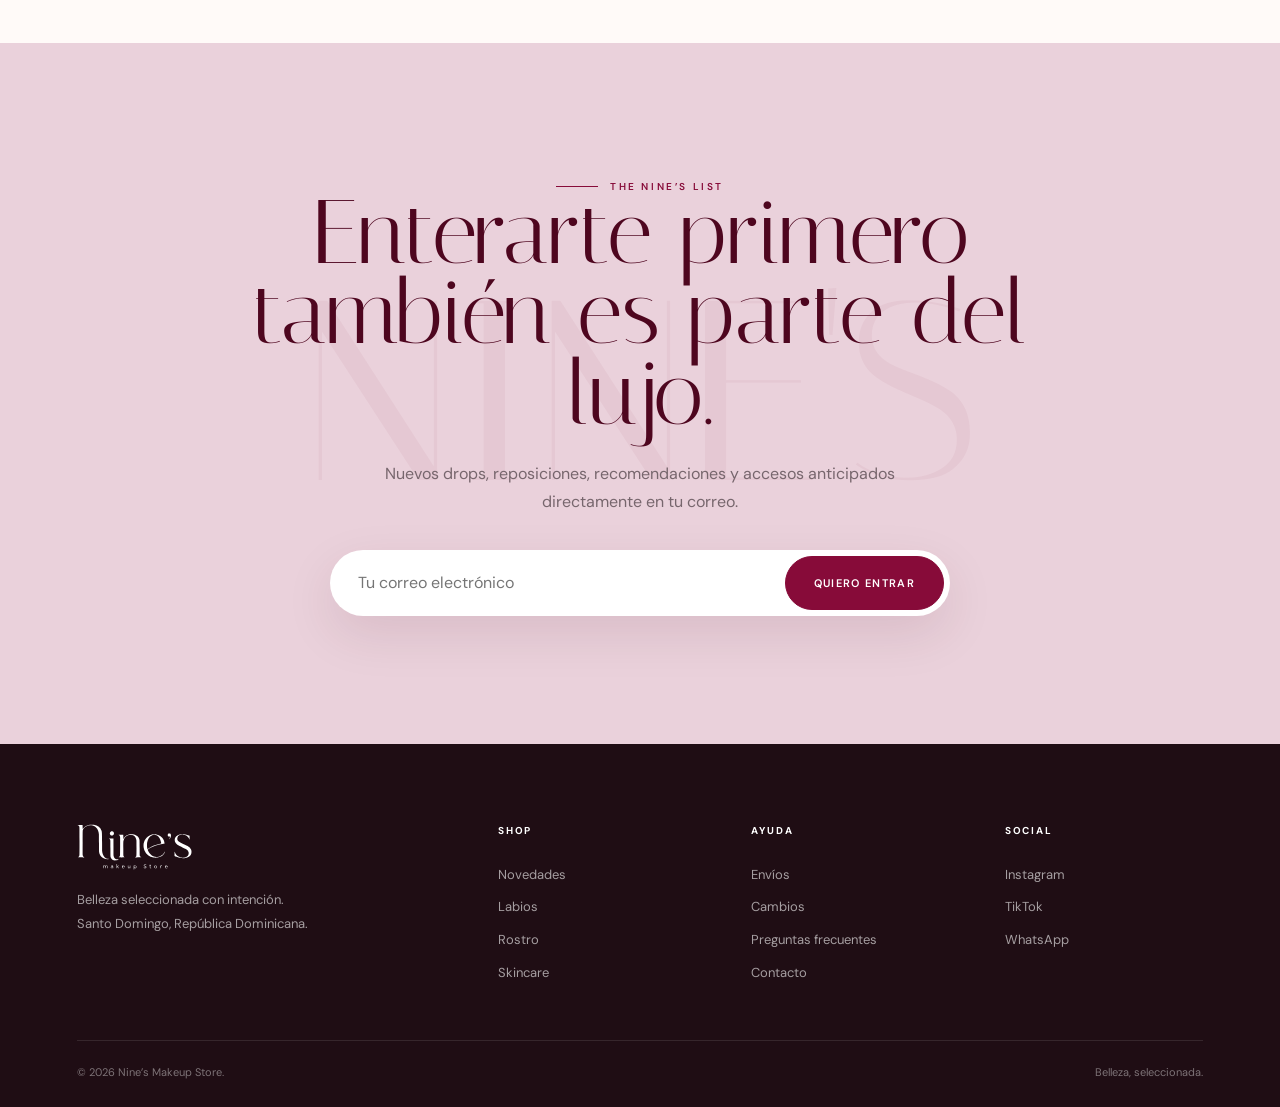
==== commit 94fba51f: "Fix: CATEGORIES no vive en window, referencia directa" ====
--- a/index.html
+++ b/index.html
@@ -377,7 +377,7 @@
 
     // ---- categorías del home: dibujadas desde CATEGORIES (panel → Tienda) ----
     const catGrid = document.querySelector("[data-category-grid]");
-    if (catGrid && window.CATEGORIES && CATEGORIES.length) {
+    if (catGrid && typeof CATEGORIES !== "undefined" && CATEGORIES.length) {
       const DECOR = {
         labios:    { big:true, orbs:[{w:280,h:280,r:"8%",t:"10%"},{w:130,h:130,l:"12%",t:"36%"}], grad:"linear-gradient(145deg,#b75a7c,#4c071d)" },
         rostro:    { orbs:[{w:150,h:150,r:"10%",t:"13%"}], grad:"linear-gradient(145deg,#edcbd6,#a64a6c)" },
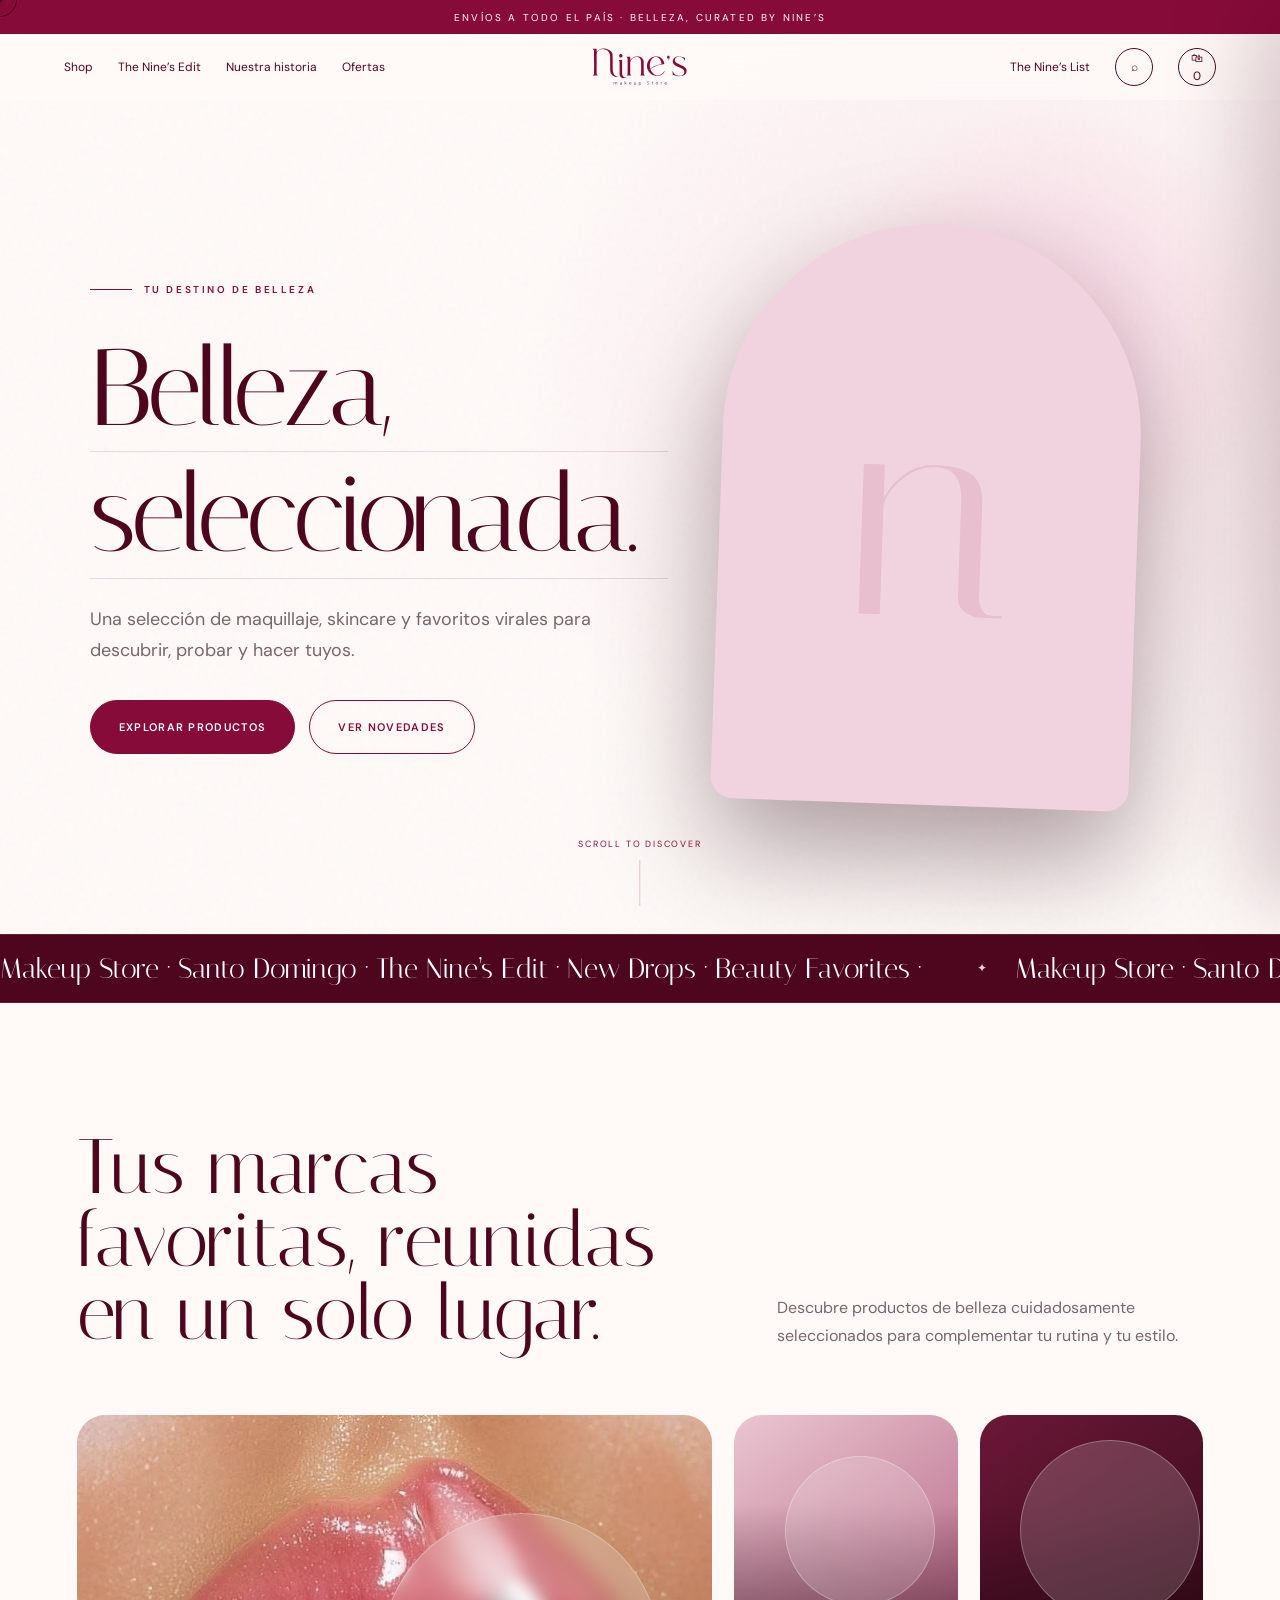
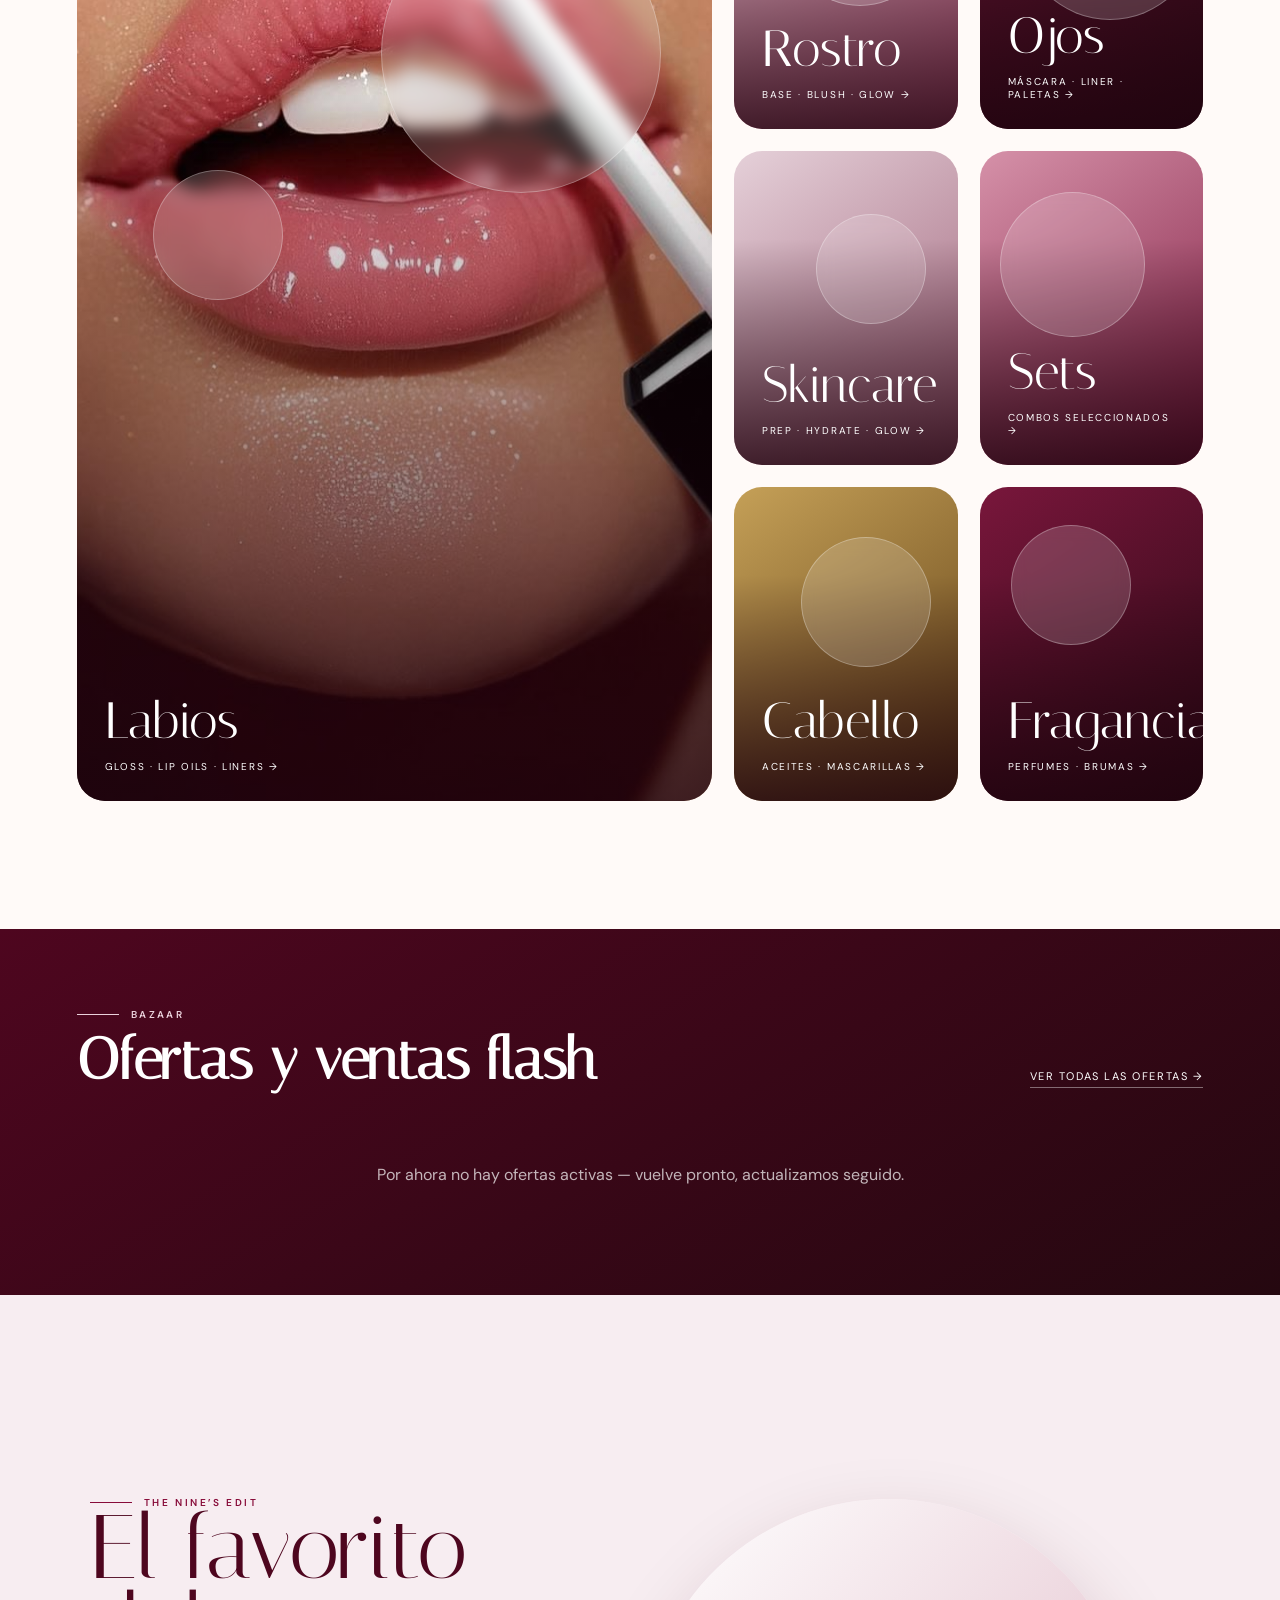
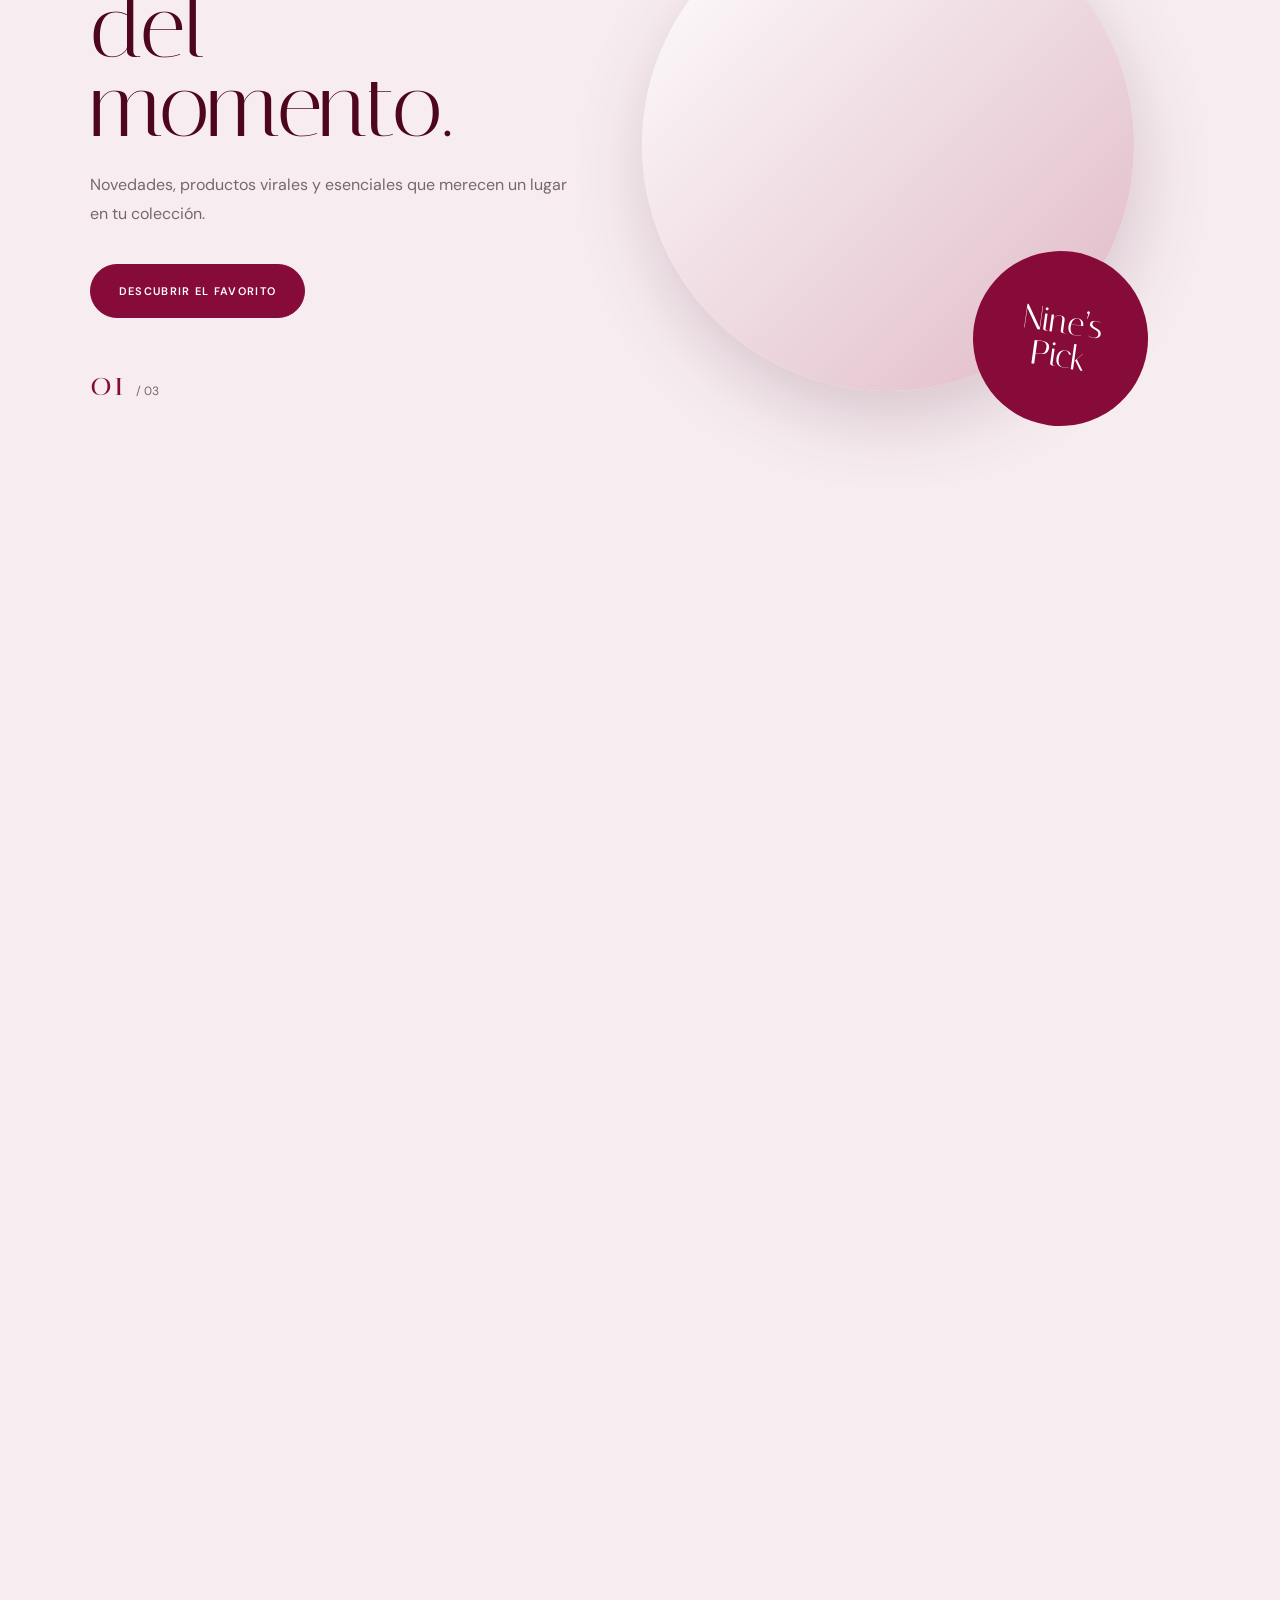
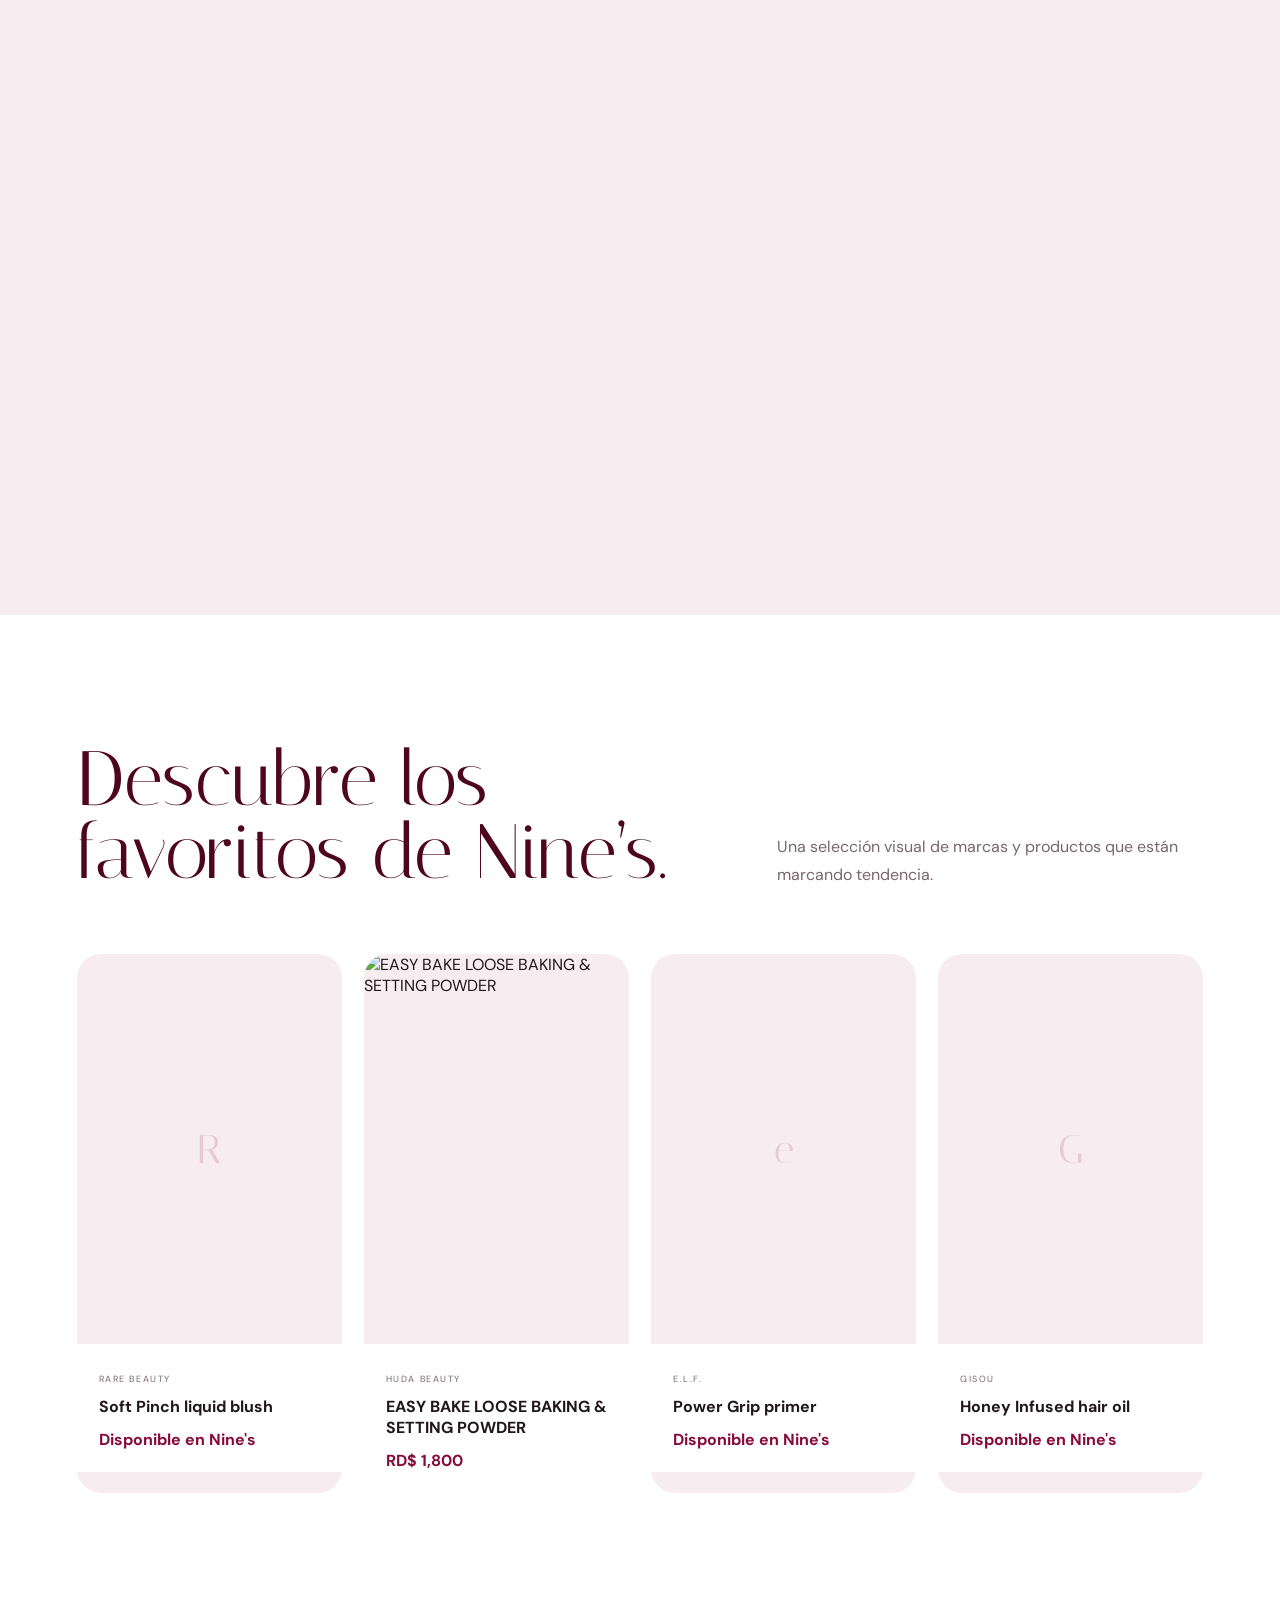
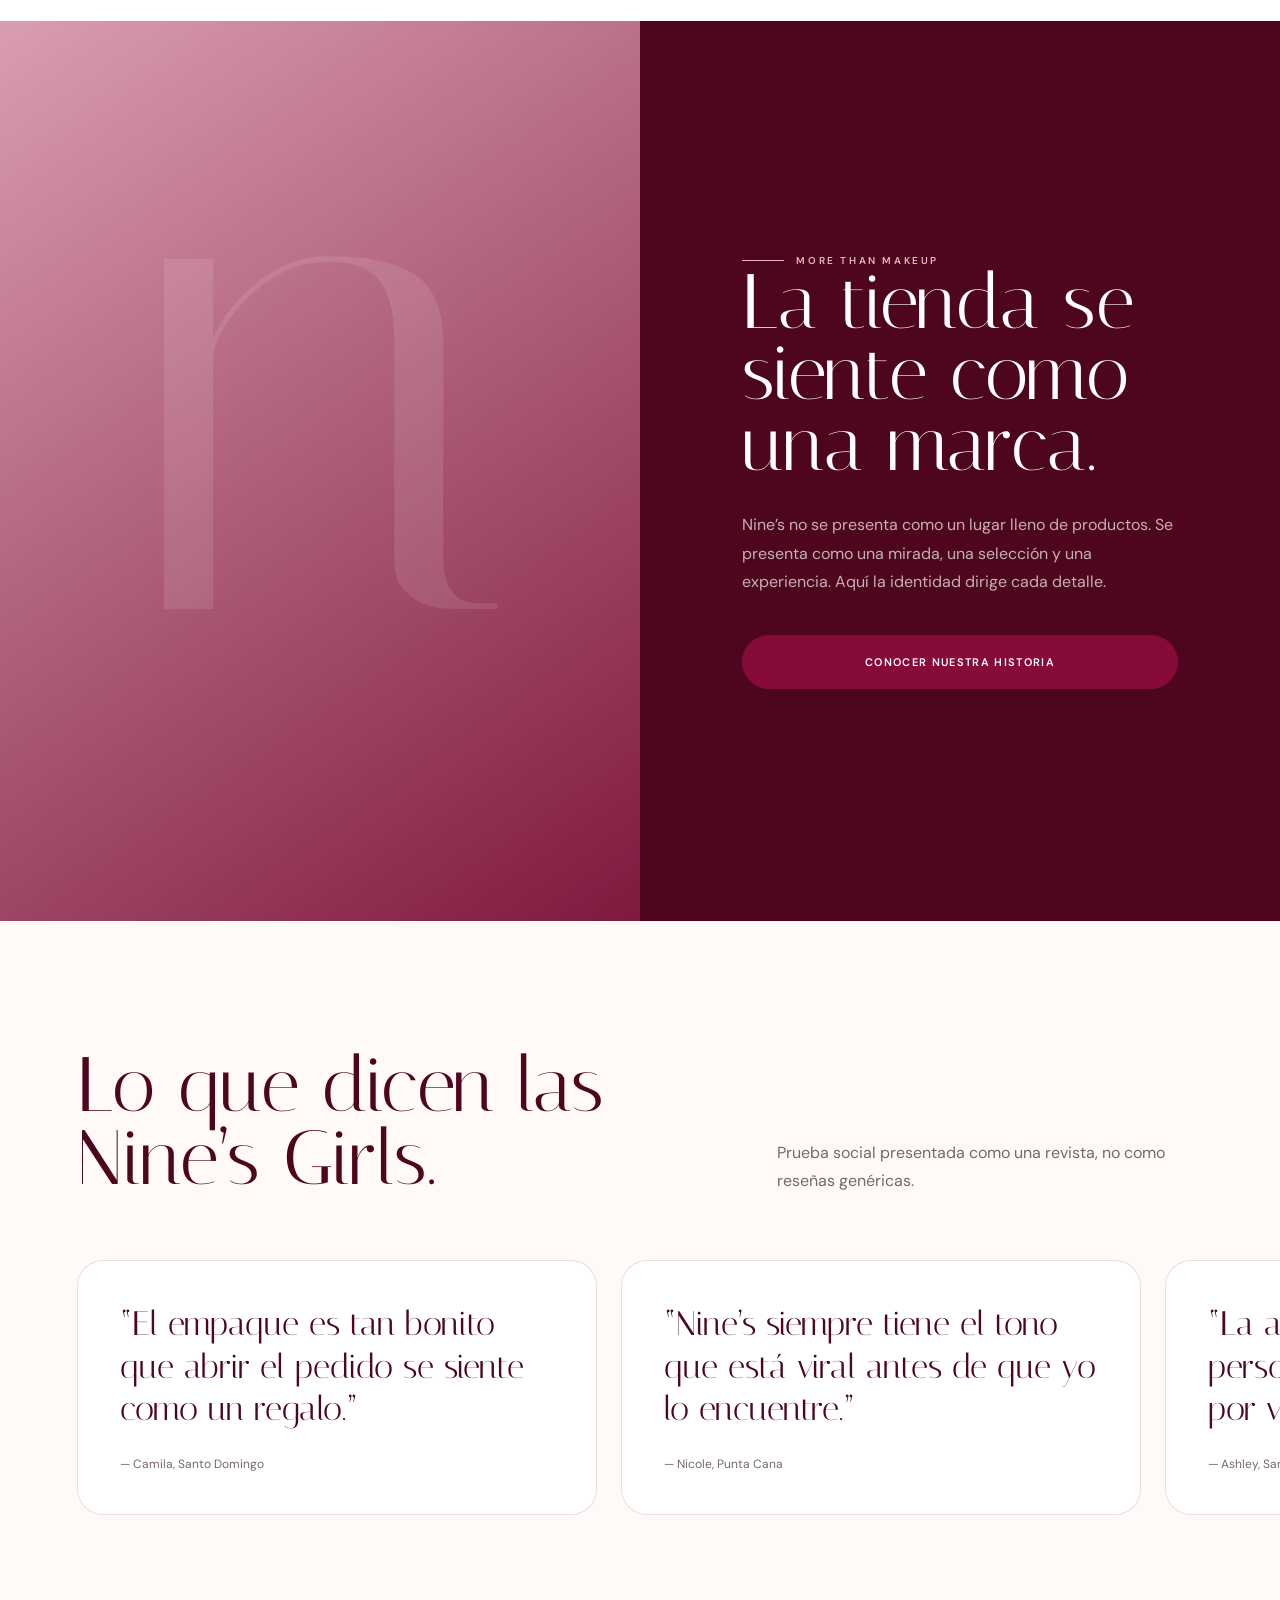
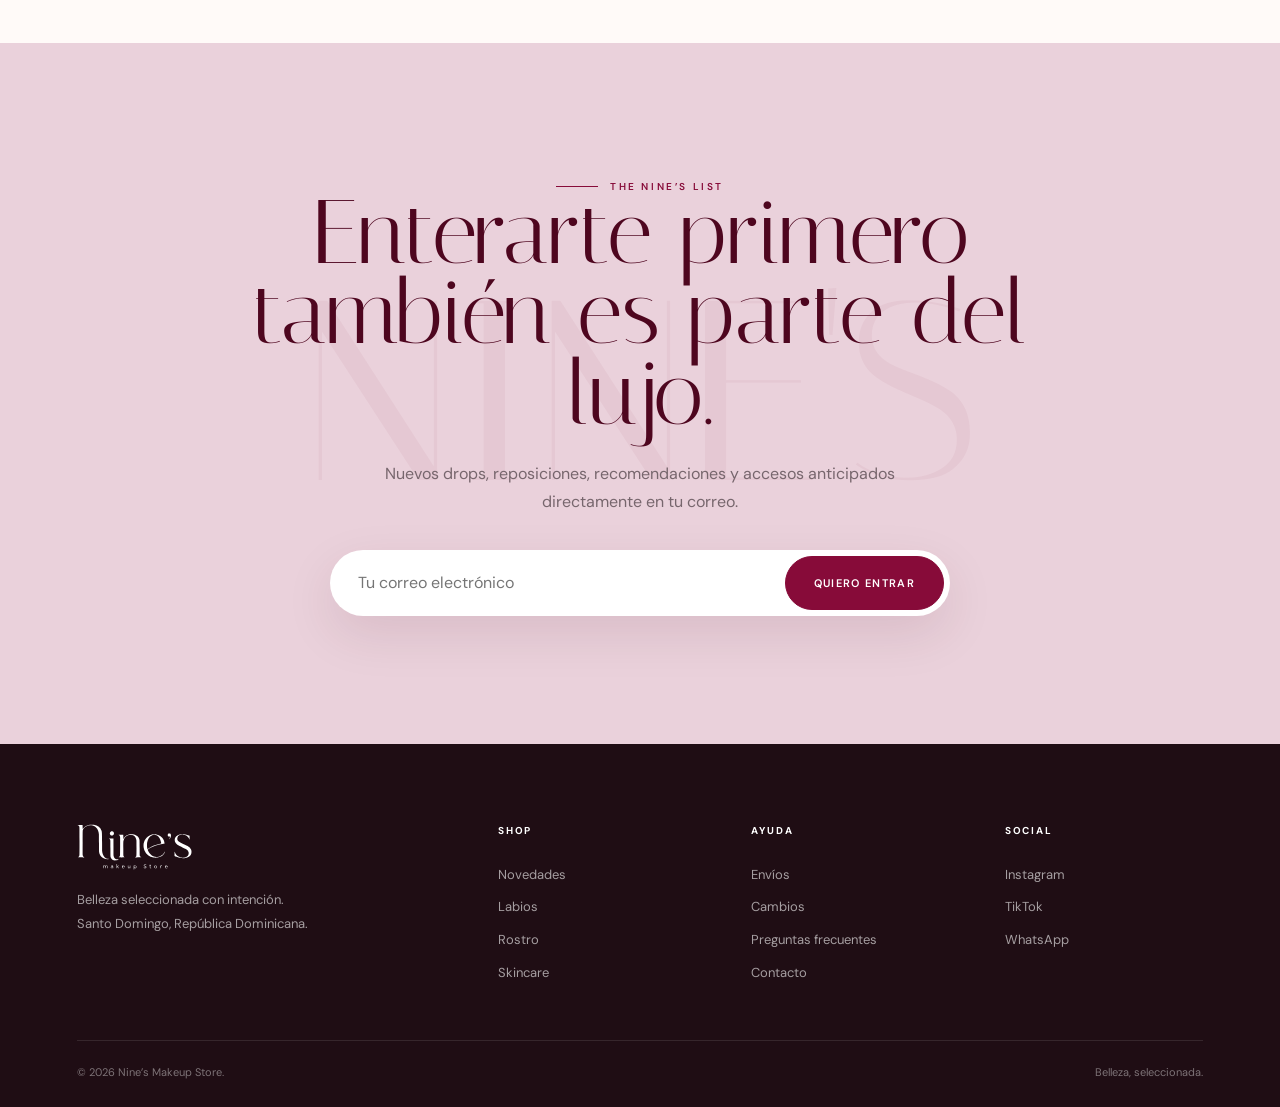
==== commit 83003ab2: "Fix: tarjetas dinamicas (categorias y favoritos) quedaban invisibles, nunca se conectaban al observe" ====
--- a/index.html
+++ b/index.html
@@ -257,12 +257,12 @@
       }
     }, { passive:true });
 
-    const observer = new IntersectionObserver((entries) => {
+    window.__ninesObserver = new IntersectionObserver((entries) => {
       entries.forEach(entry => {
         if(entry.isIntersecting) entry.target.classList.add('visible');
       });
     }, { threshold:.16 });
-    document.querySelectorAll('.reveal').forEach(el => observer.observe(el));
+    document.querySelectorAll('.reveal').forEach(el => window.__ninesObserver.observe(el));
 
     let mouseX = 0, mouseY = 0, cursorX = 0, cursorY = 0;
     document.addEventListener('mousemove', e => {
@@ -373,6 +373,11 @@
           <div class="product-meta"><small>${p.brand}</small><h3>${p.name}</h3><strong>${priceLine}</strong></div>
         </article>`;
       }).join("");
+      // conecta las tarjetas recién creadas a la animación de aparición
+      // (el observer solo revisó las que existían al cargar la página)
+      grid.querySelectorAll(".reveal").forEach(el => window.__ninesObserver
+        ? window.__ninesObserver.observe(el)
+        : el.classList.add("visible"));
     }
 
     // ---- categorías del home: dibujadas desde CATEGORIES (panel → Tienda) ----
@@ -416,6 +421,10 @@
         });
         card.addEventListener("mouseleave", () => card.style.transform = "");
       });
+      // mismo arreglo: conectar estas tarjetas a la animación de aparición
+      catGrid.querySelectorAll(".reveal").forEach(el => window.__ninesObserver
+        ? window.__ninesObserver.observe(el)
+        : el.classList.add("visible"));
     }
   }).catch(err => console.error("NINE'S home:", err));
 </script>
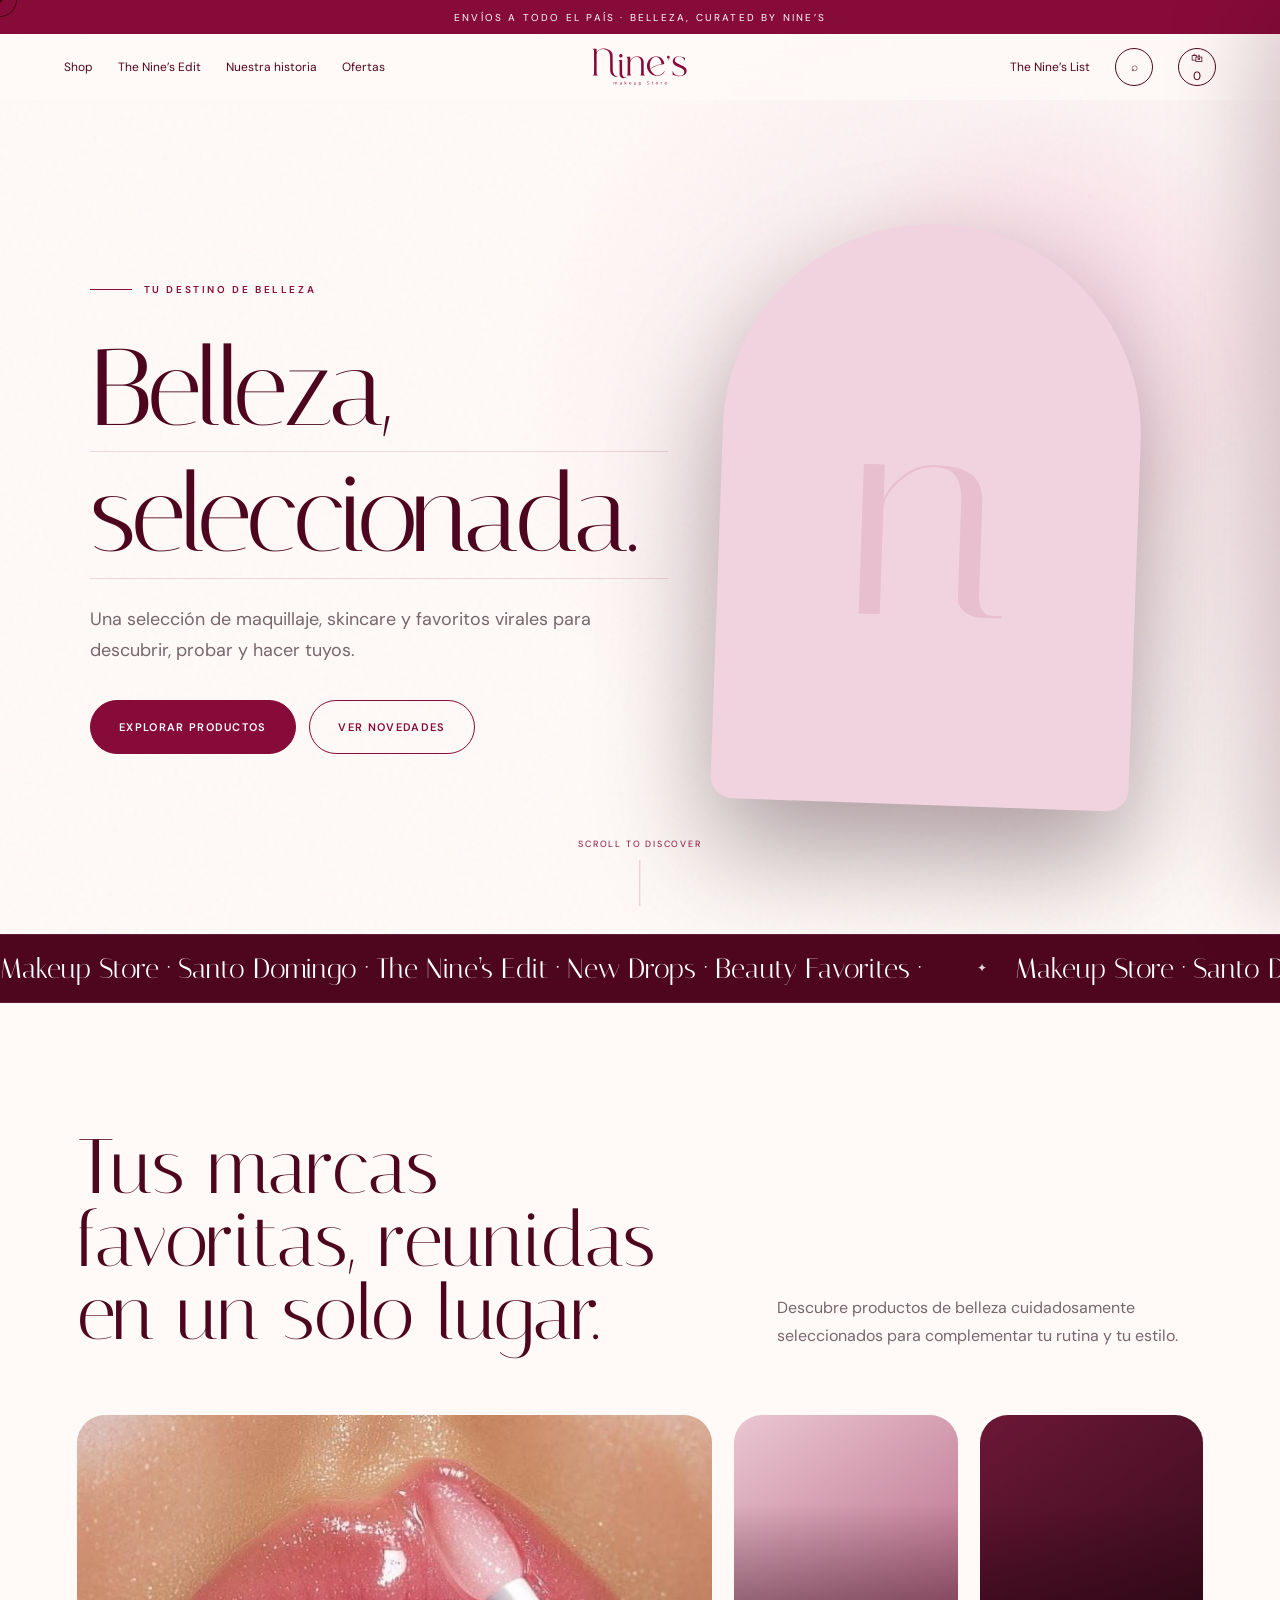
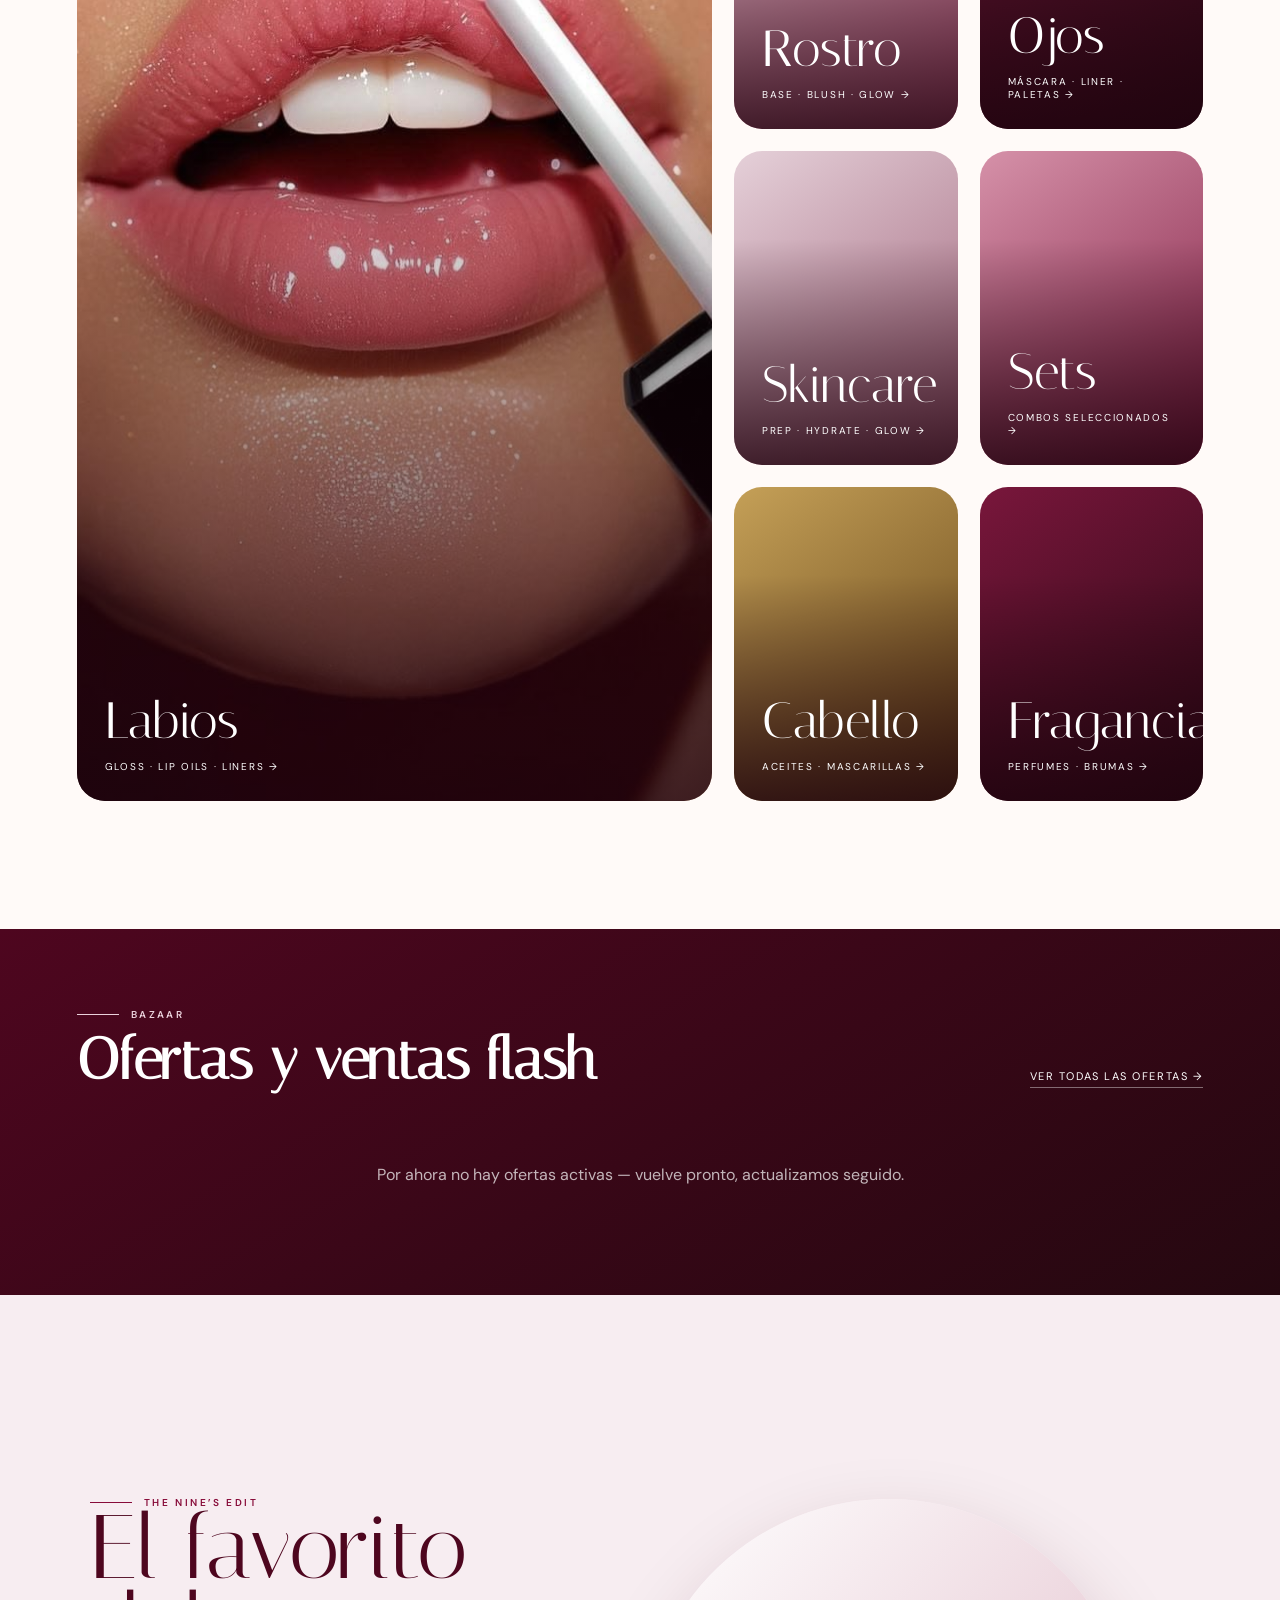
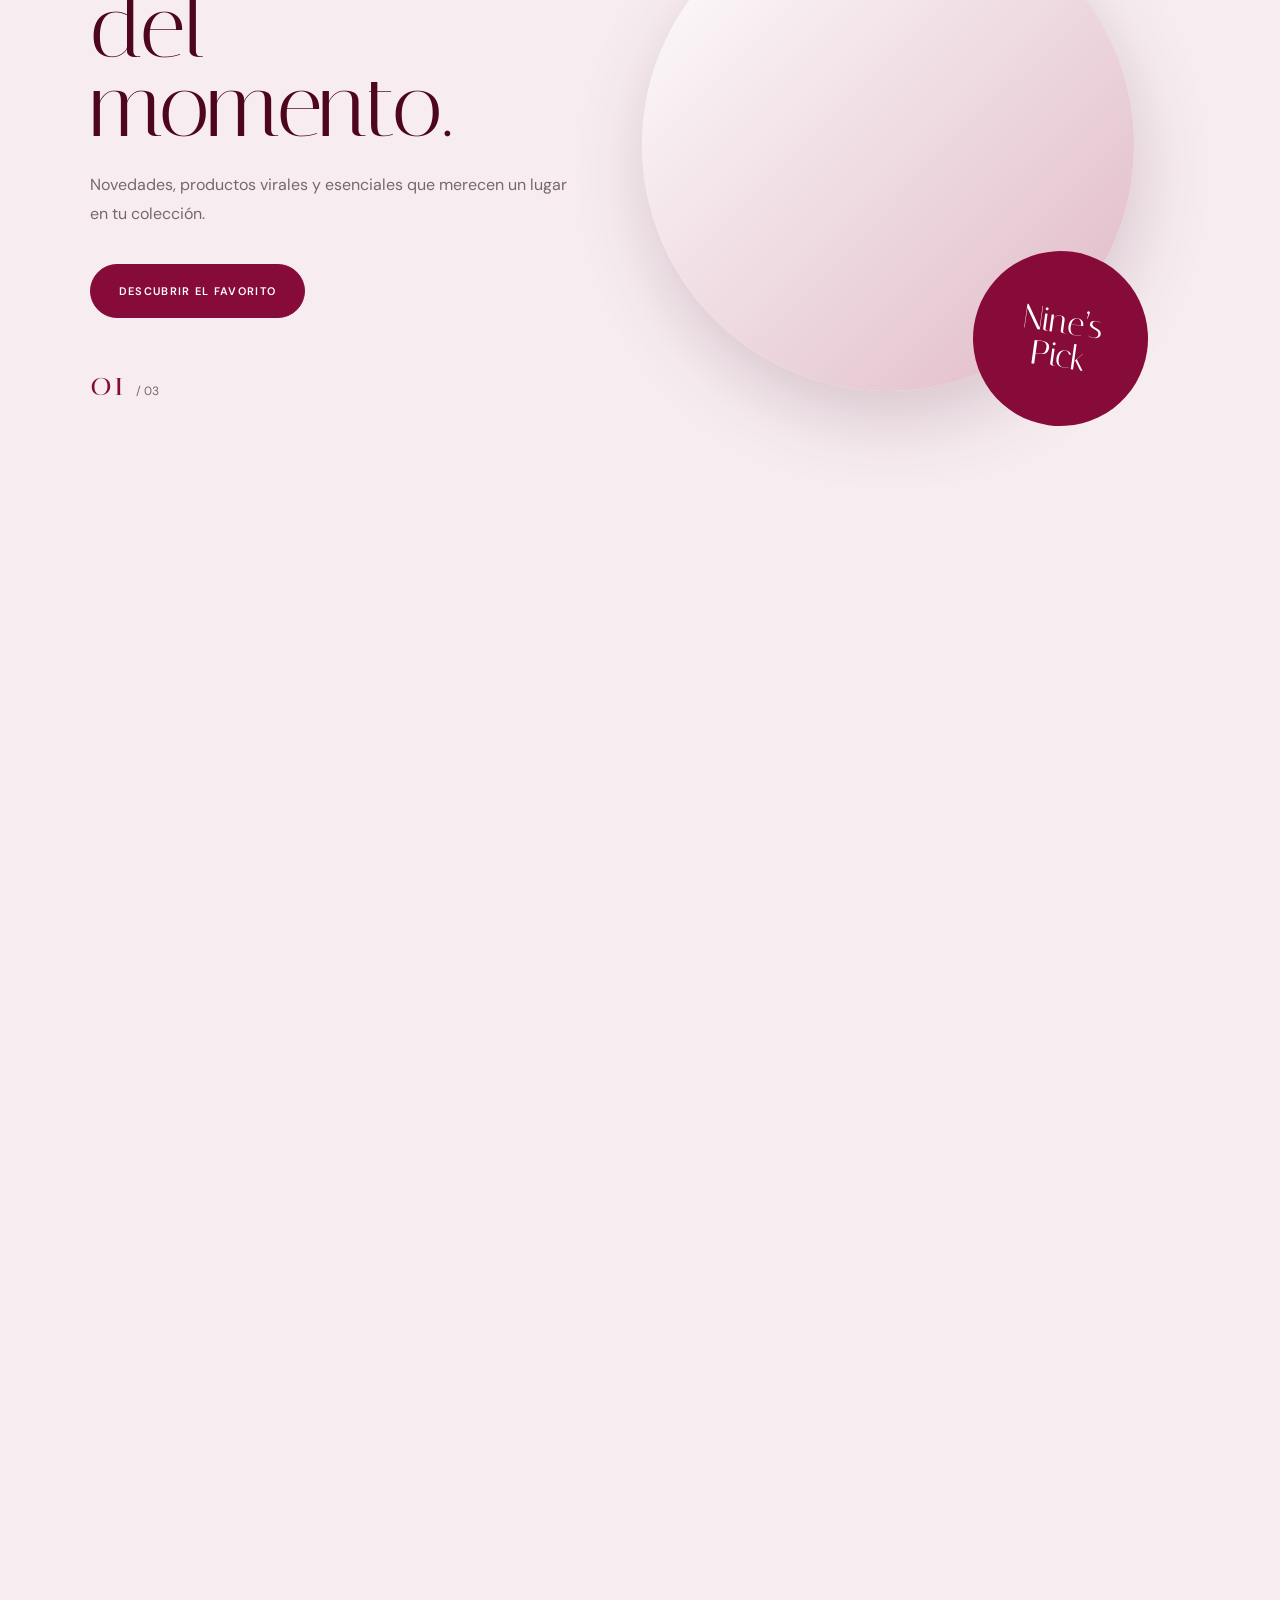
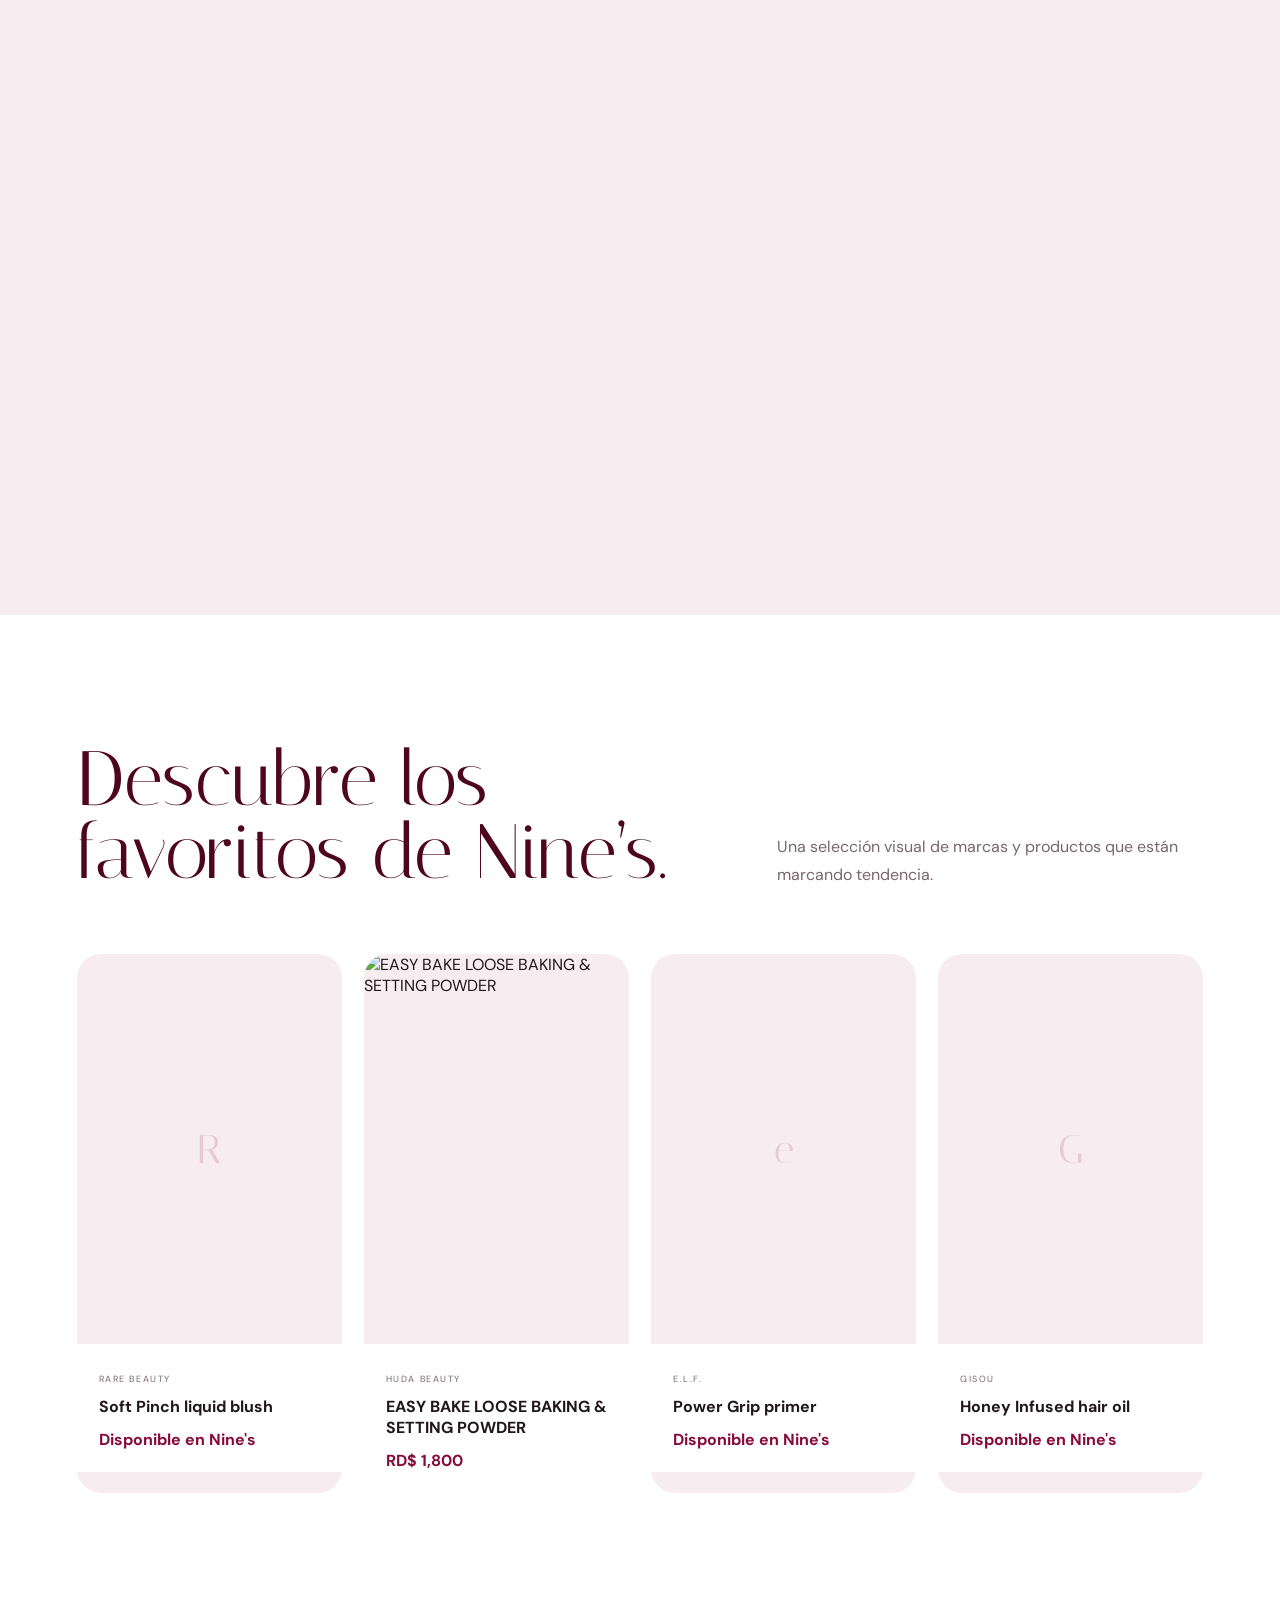
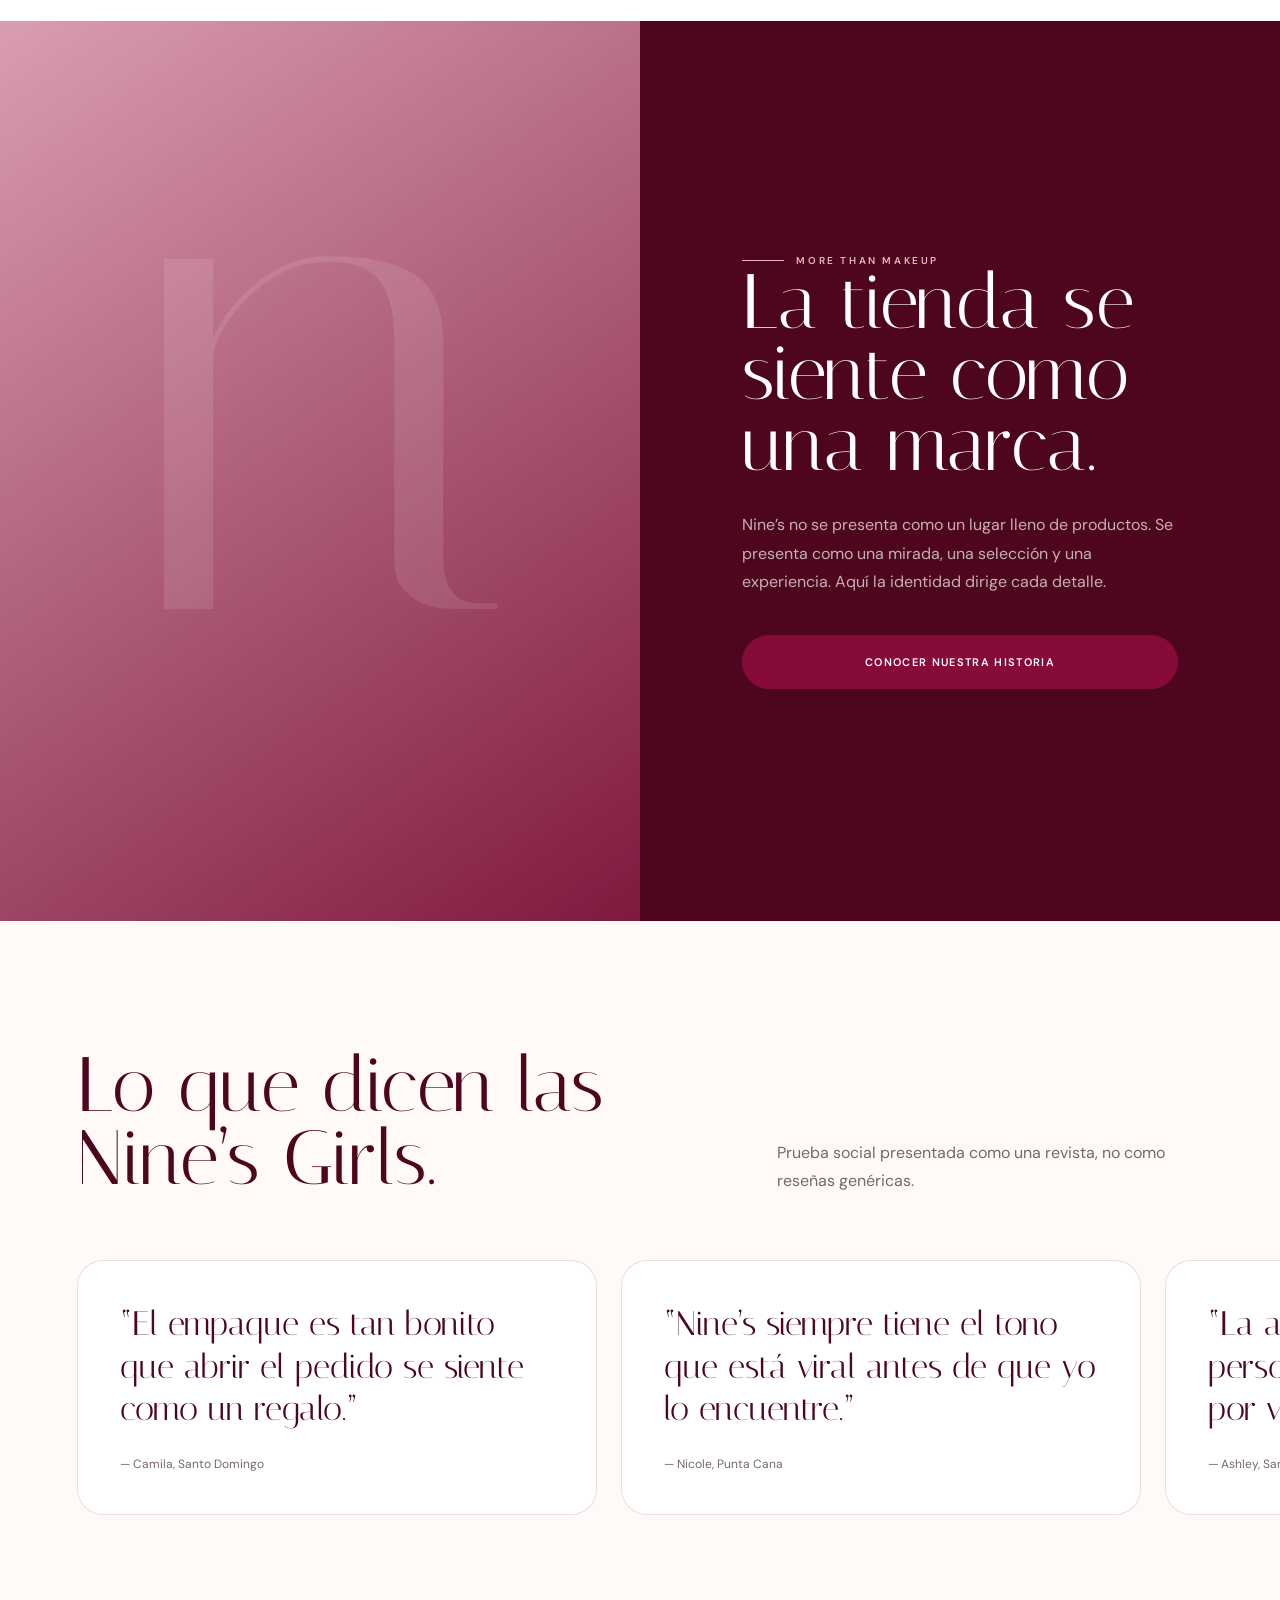
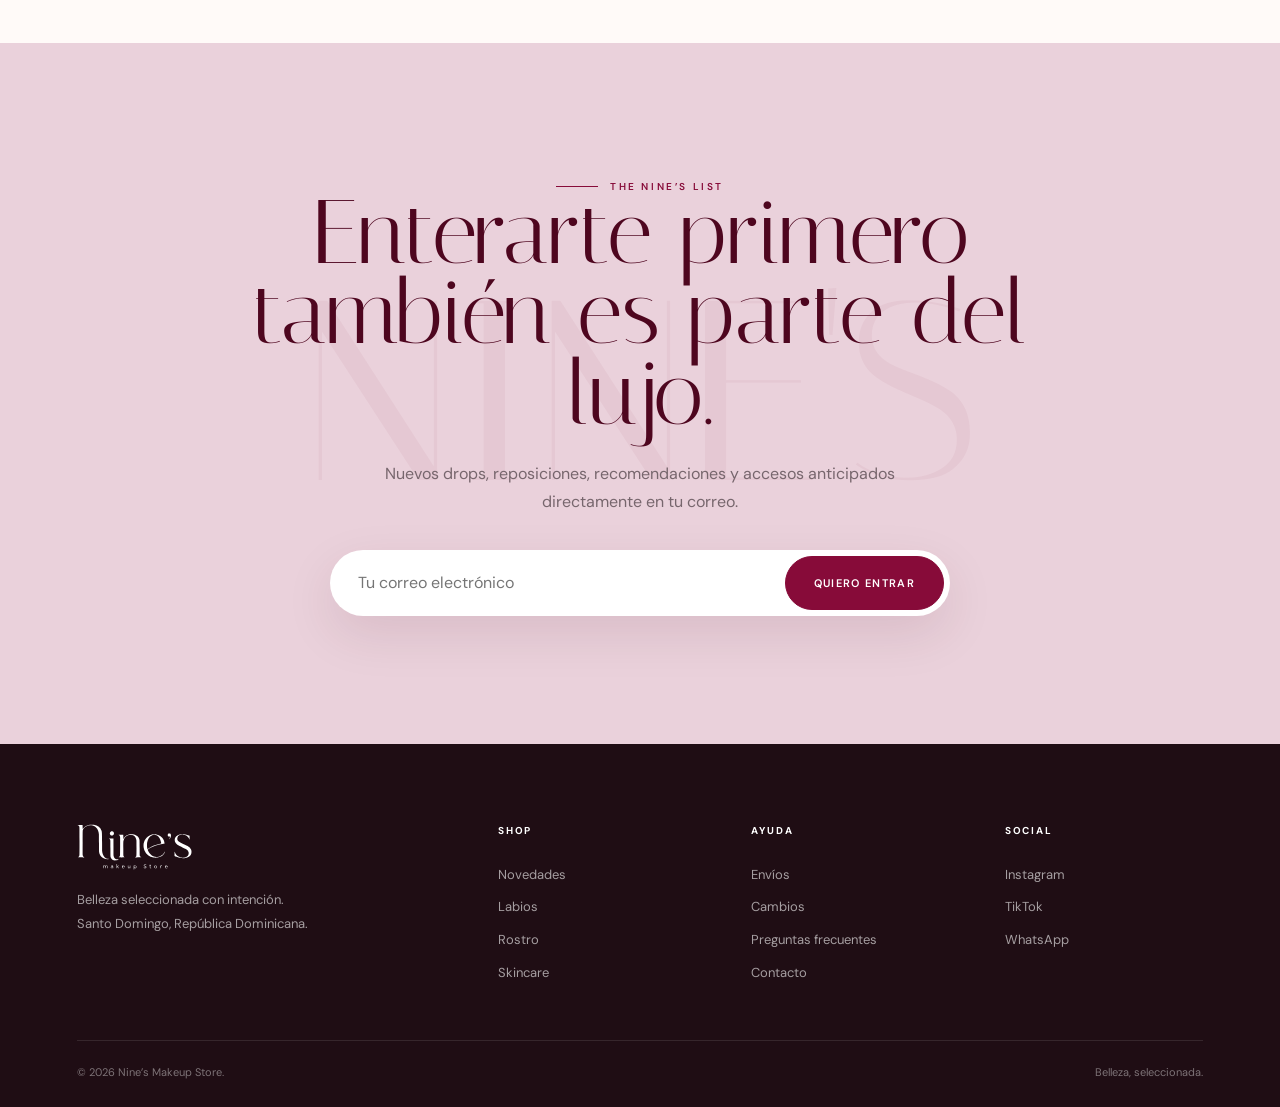
==== commit a7ec4876: "Quitar circulos translucidos (orbs) de las tarjetas de categoria" ====
--- a/index.html
+++ b/index.html
@@ -384,24 +384,18 @@
     const catGrid = document.querySelector("[data-category-grid]");
     if (catGrid && typeof CATEGORIES !== "undefined" && CATEGORIES.length) {
       const DECOR = {
-        labios:    { big:true, orbs:[{w:280,h:280,r:"8%",t:"10%"},{w:130,h:130,l:"12%",t:"36%"}], grad:"linear-gradient(145deg,#b75a7c,#4c071d)" },
-        rostro:    { orbs:[{w:150,h:150,r:"10%",t:"13%"}], grad:"linear-gradient(145deg,#edcbd6,#a64a6c)" },
-        ojos:      { orbs:[{w:180,h:180,l:"18%",t:"8%"}], grad:"linear-gradient(145deg,#6e1838,#260711)" },
-        skincare:  { orbs:[{w:110,h:110,r:"14%",t:"20%"}], grad:"linear-gradient(145deg,#e8d5dd,#9a5a72)" },
-        sets:      { orbs:[{w:145,h:145,l:"9%",t:"13%"}], grad:"linear-gradient(145deg,#d996ad,#7c173d)" },
-        cabello:   { orbs:[{w:130,h:130,r:"12%",t:"16%"}], grad:"linear-gradient(145deg,#c9a45a,#5a3a12)" },
-        fragancias:{ orbs:[{w:120,h:120,l:"14%",t:"12%"}], grad:"linear-gradient(145deg,#7c173d,#260711)" }
-      };
-      const orbHTML = o => {
-        let pos = `width:${o.w}px;height:${o.h}px;`;
-        if (o.r) pos += `right:${o.r};`; if (o.l) pos += `left:${o.l};`; if (o.t) pos += `top:${o.t};`;
-        return `<div class="orb" style="${pos}"></div>`;
+        labios:    { big:true, grad:"linear-gradient(145deg,#b75a7c,#4c071d)" },
+        rostro:    { grad:"linear-gradient(145deg,#edcbd6,#a64a6c)" },
+        ojos:      { grad:"linear-gradient(145deg,#6e1838,#260711)" },
+        skincare:  { grad:"linear-gradient(145deg,#e8d5dd,#9a5a72)" },
+        sets:      { grad:"linear-gradient(145deg,#d996ad,#7c173d)" },
+        cabello:   { grad:"linear-gradient(145deg,#c9a45a,#5a3a12)" },
+        fragancias:{ grad:"linear-gradient(145deg,#7c173d,#260711)" }
       };
       const cardHTML = (cat, delayClass) => {
         const d = DECOR[cat.slug] || {};
         const bg = cat.img ? `url('${cat.img}')` : (d.grad || "linear-gradient(145deg,#b75a7c,#4c071d)");
         return `<a class="category-card tilt reveal ${delayClass} hoverable" href="${cat.href || (cat.slug + '.html')}" style="--bg:${bg}">
-          ${(d.orbs || []).map(orbHTML).join("")}
           <div class="category-copy"><h3>${cat.name}</h3><span>${cat.note || ""}</span></div>
         </a>`;
       };
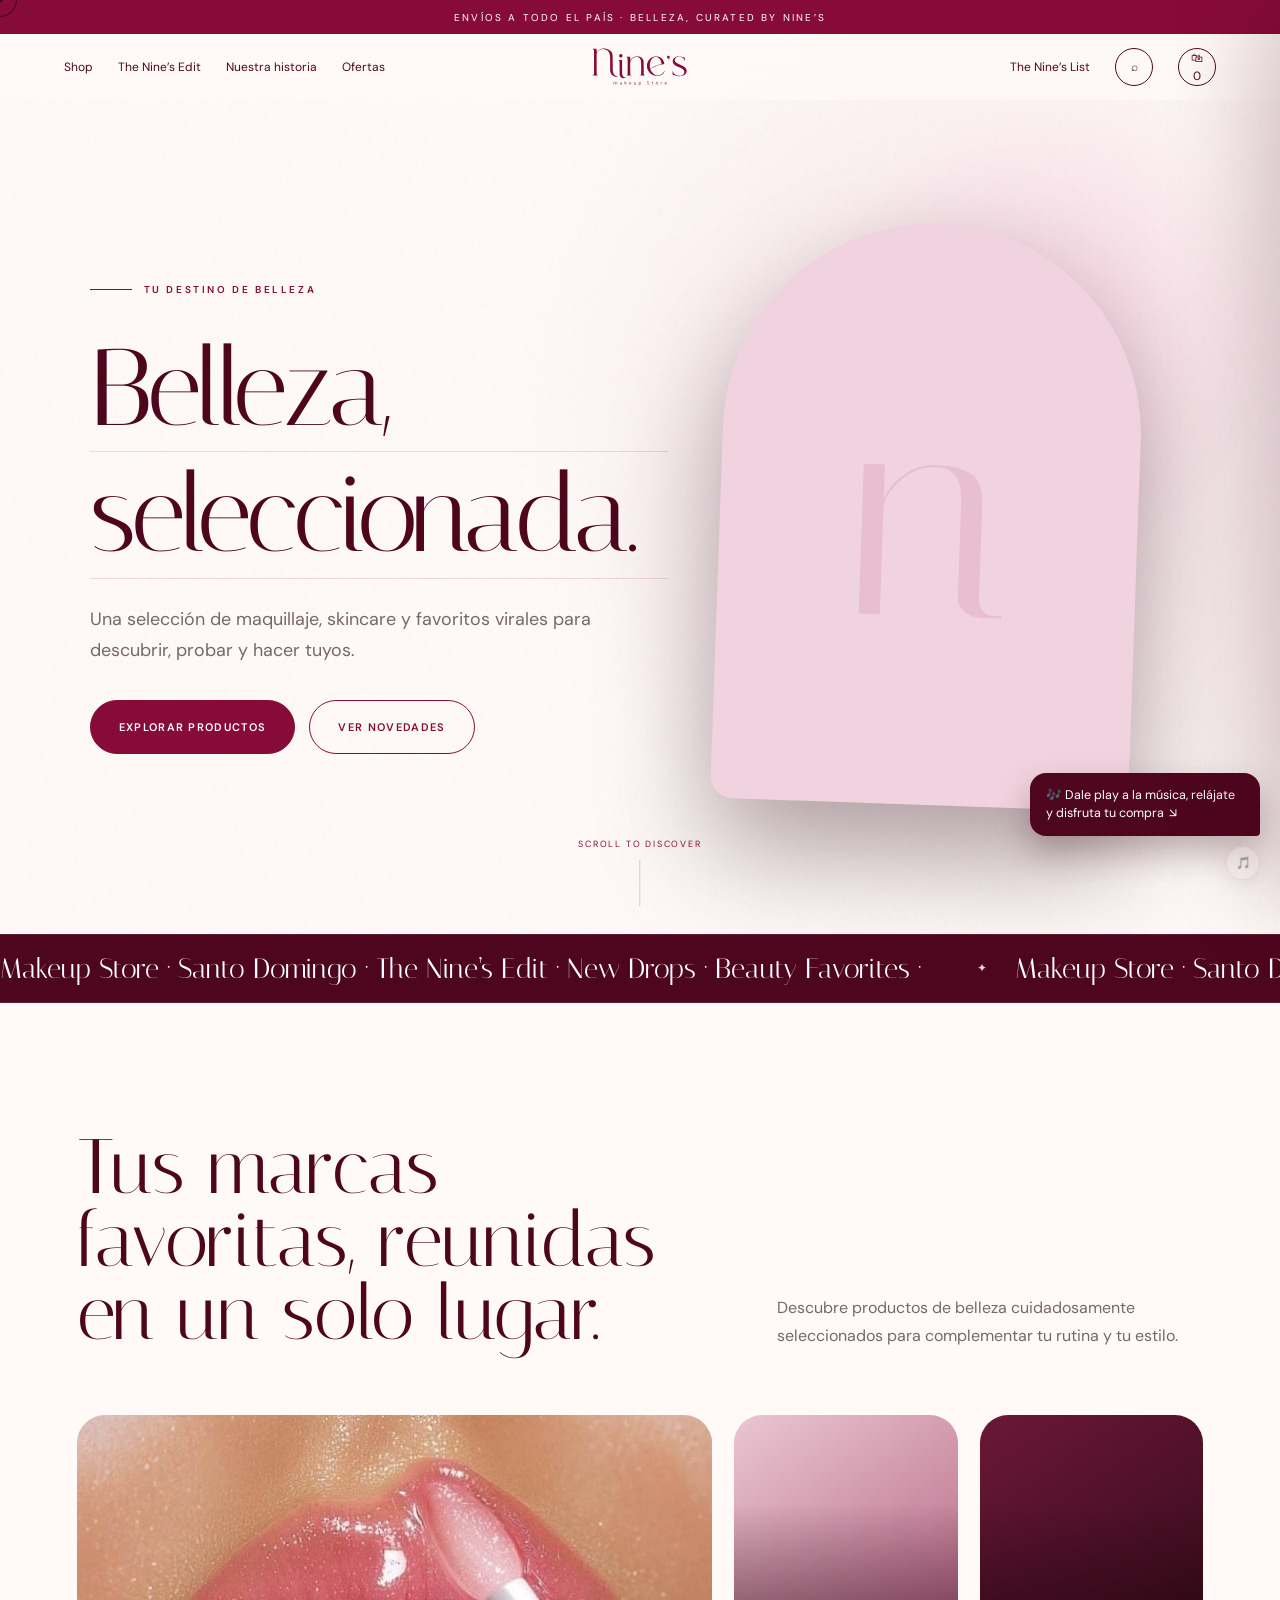
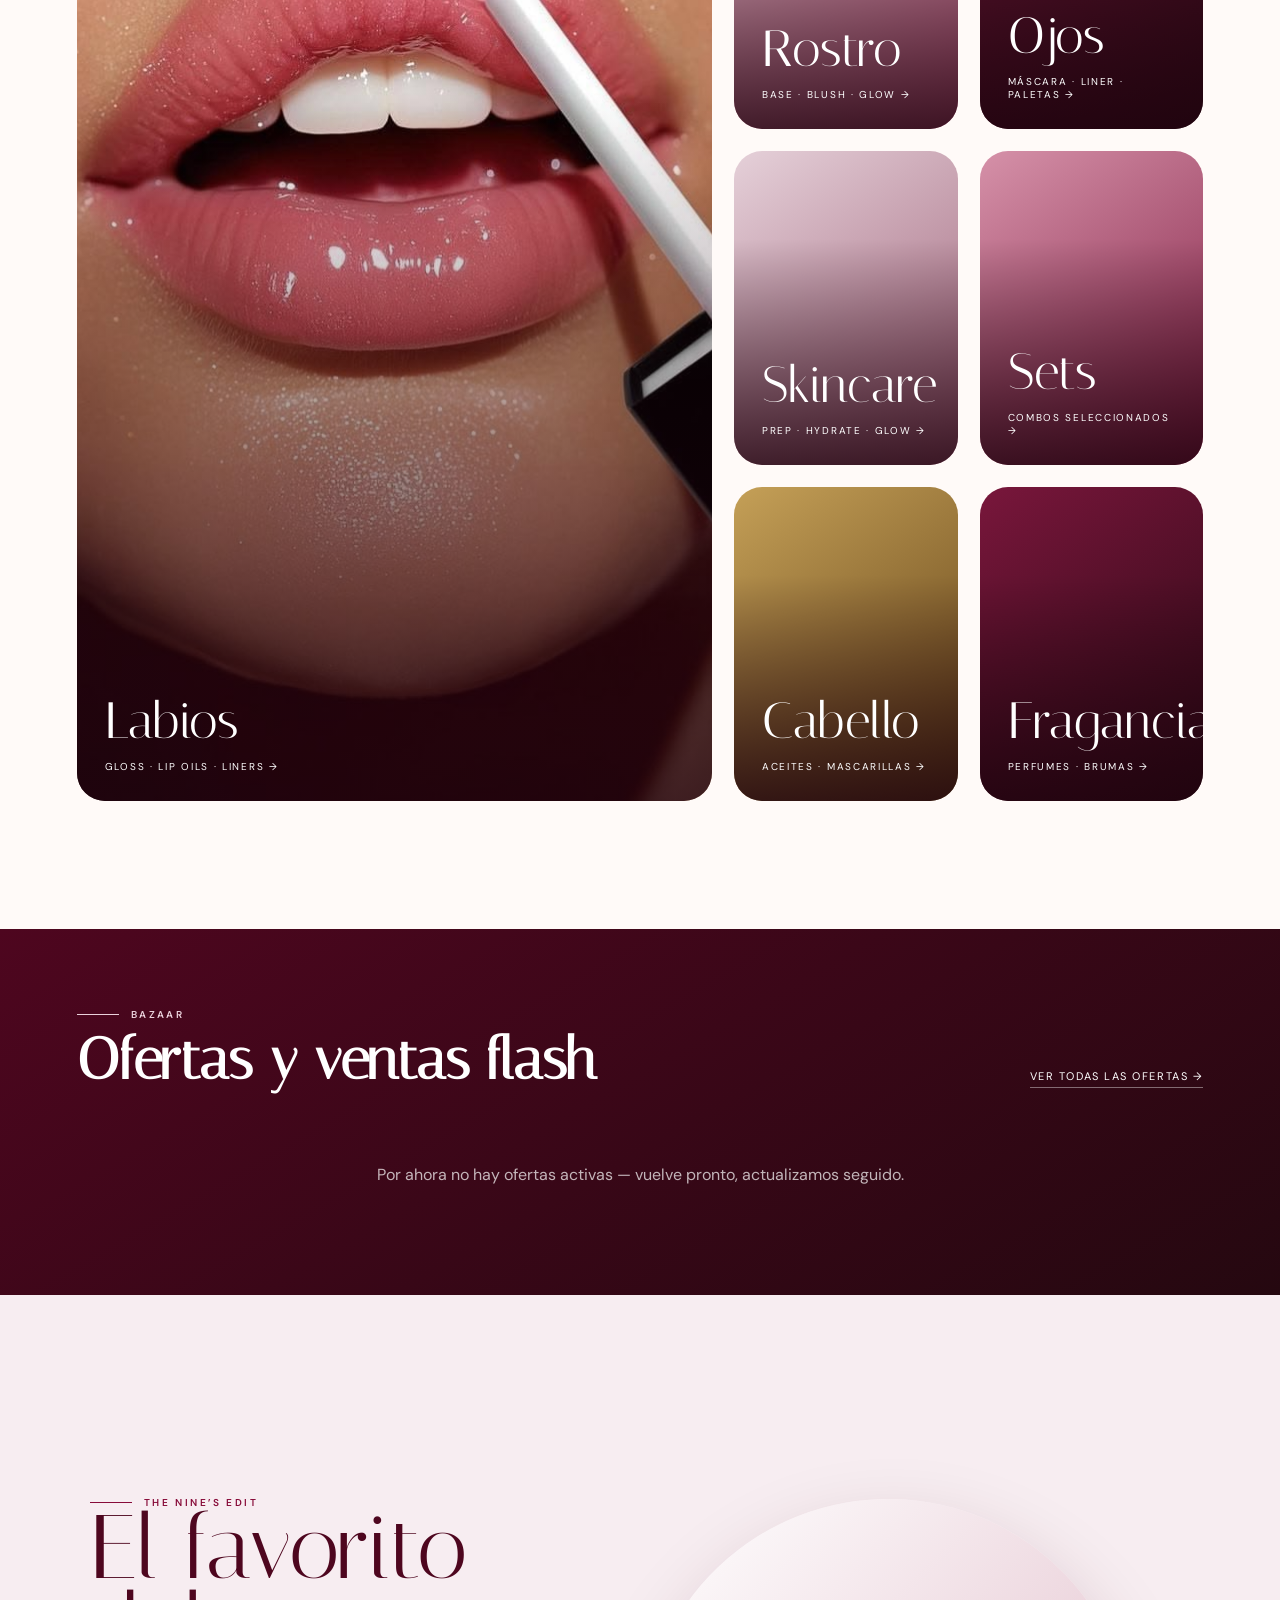
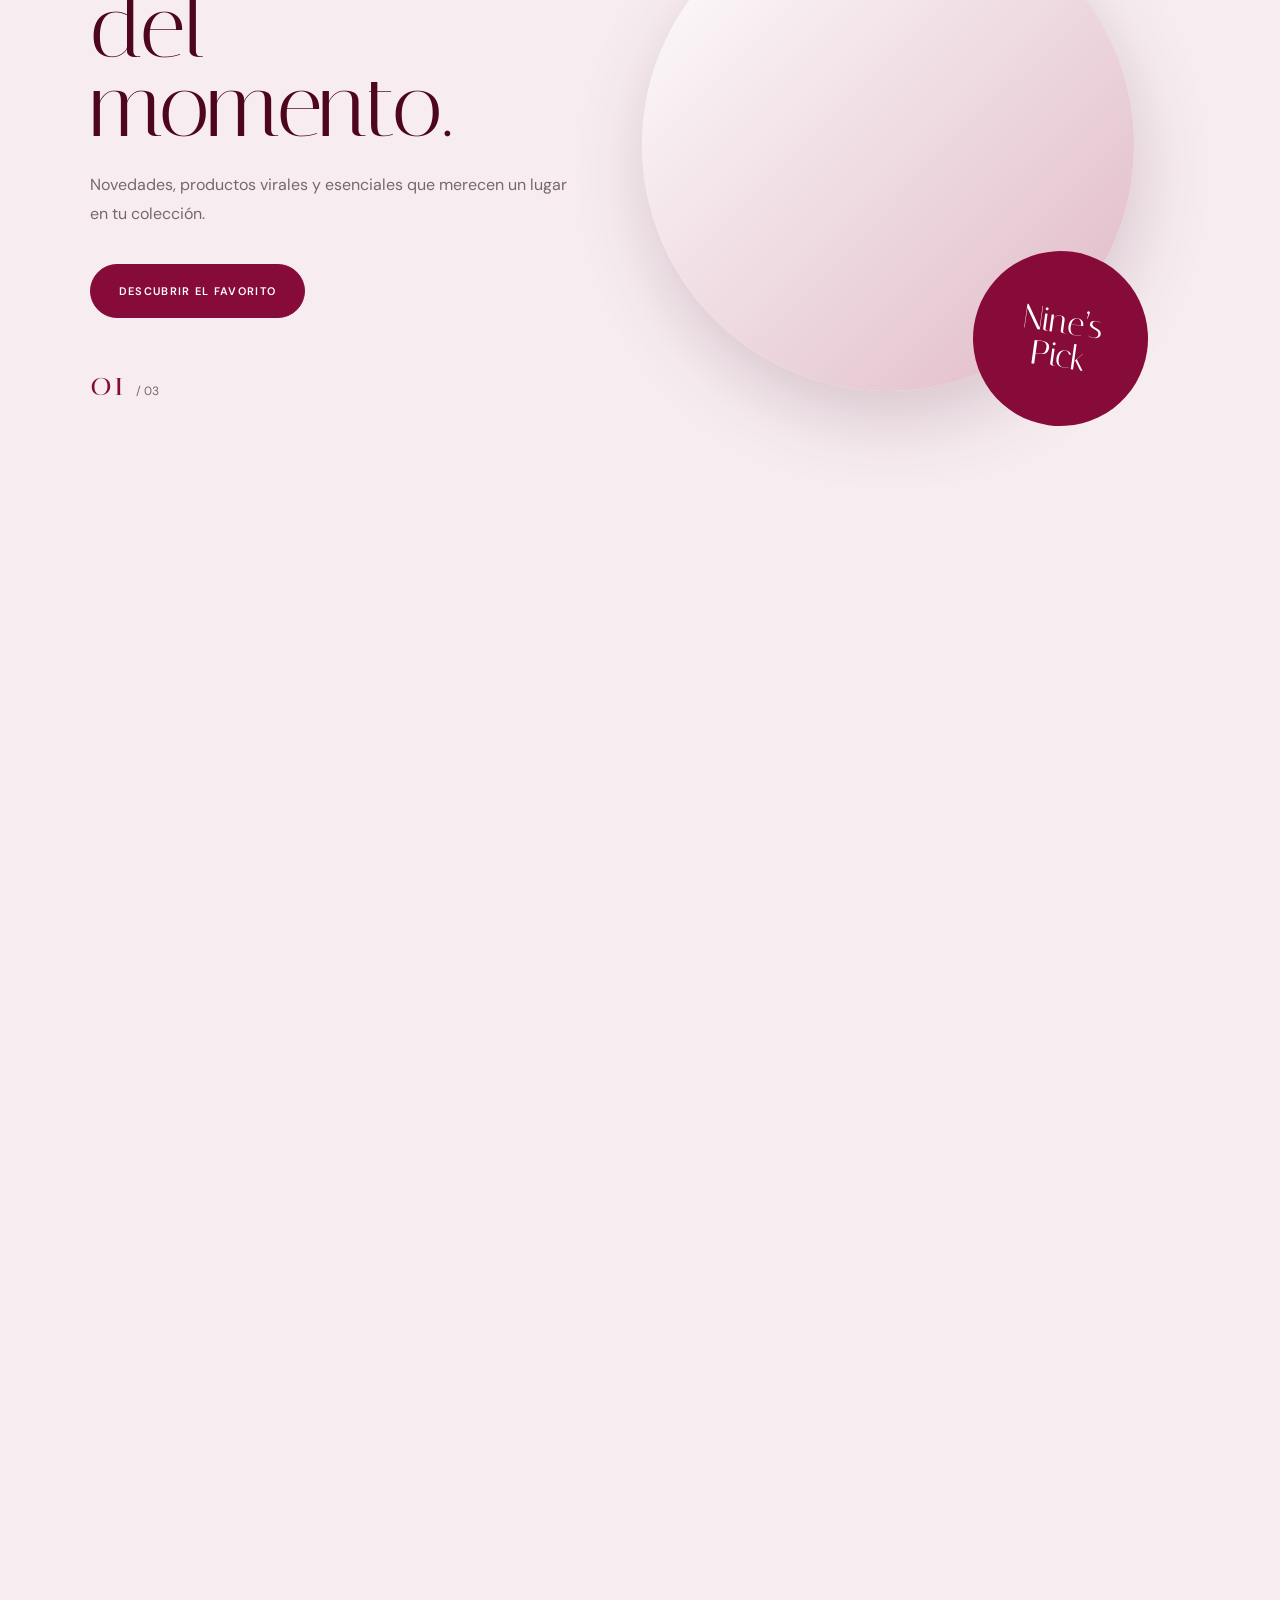
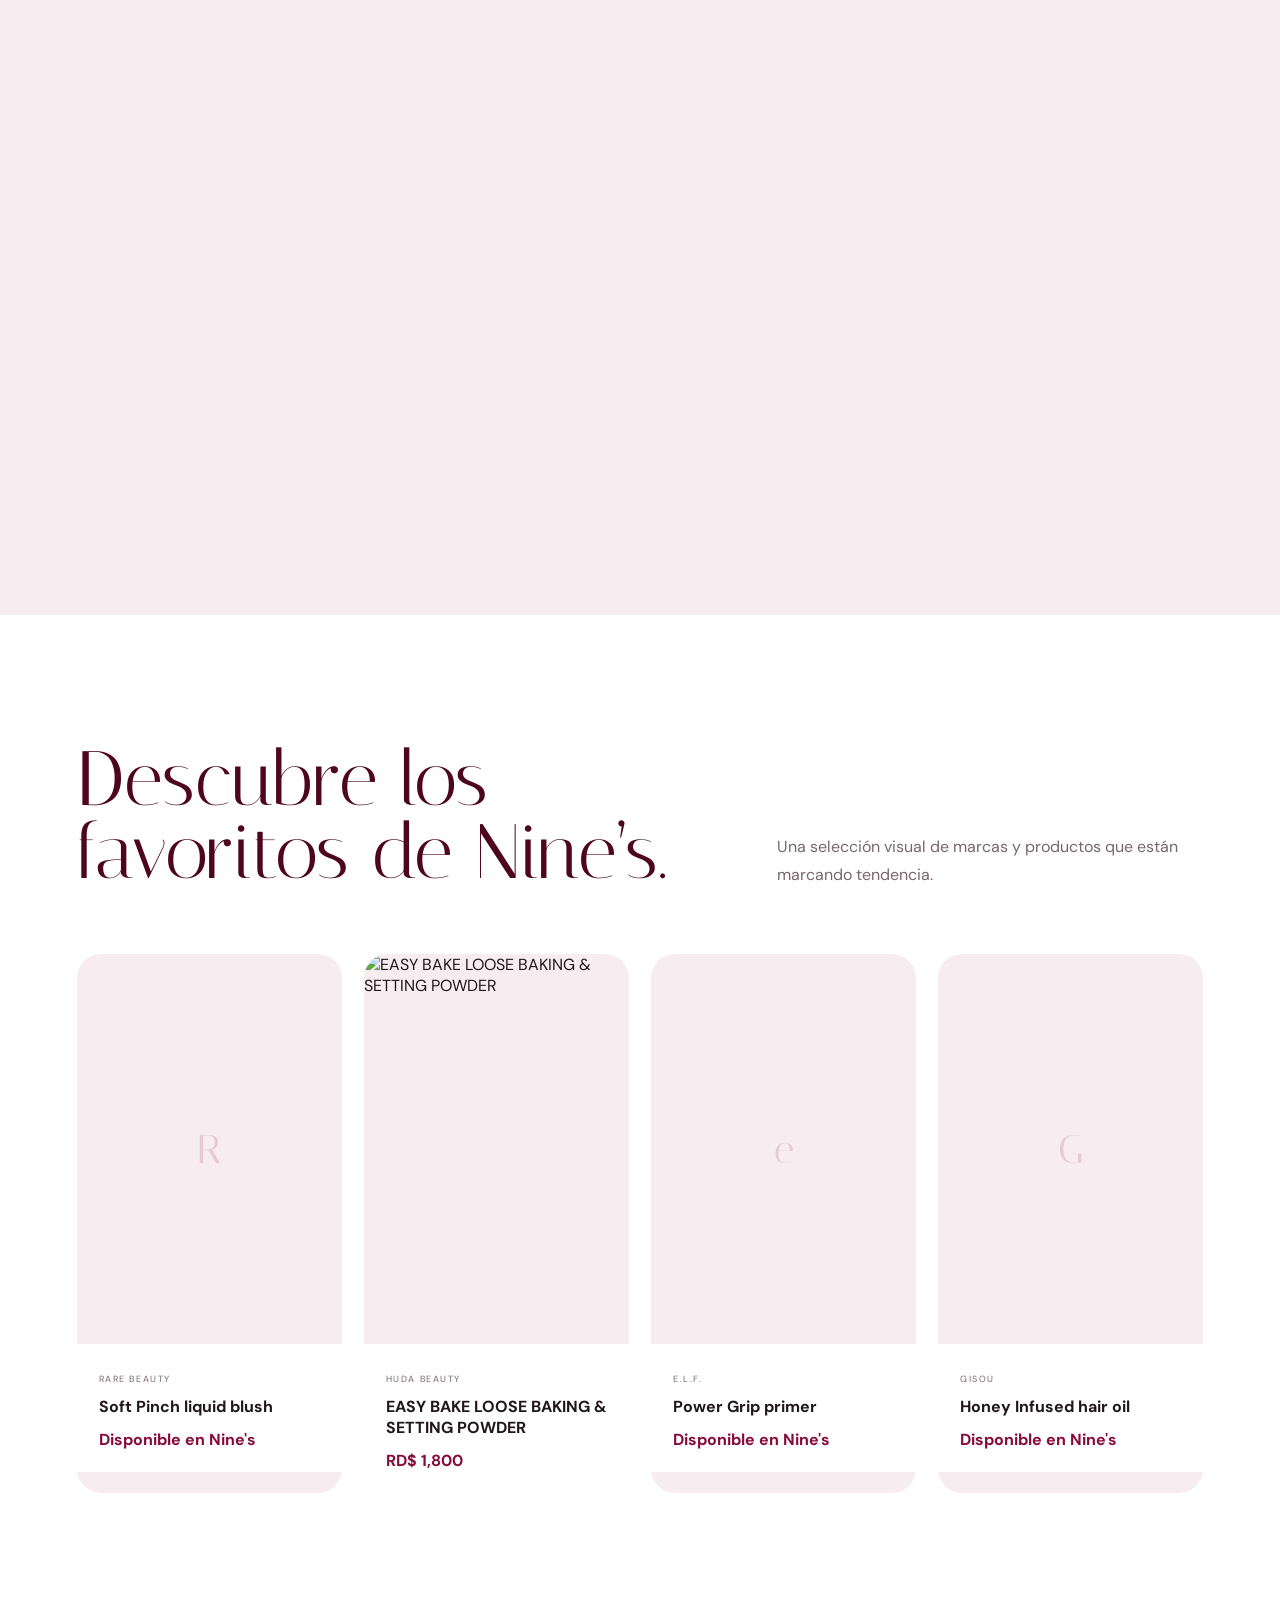
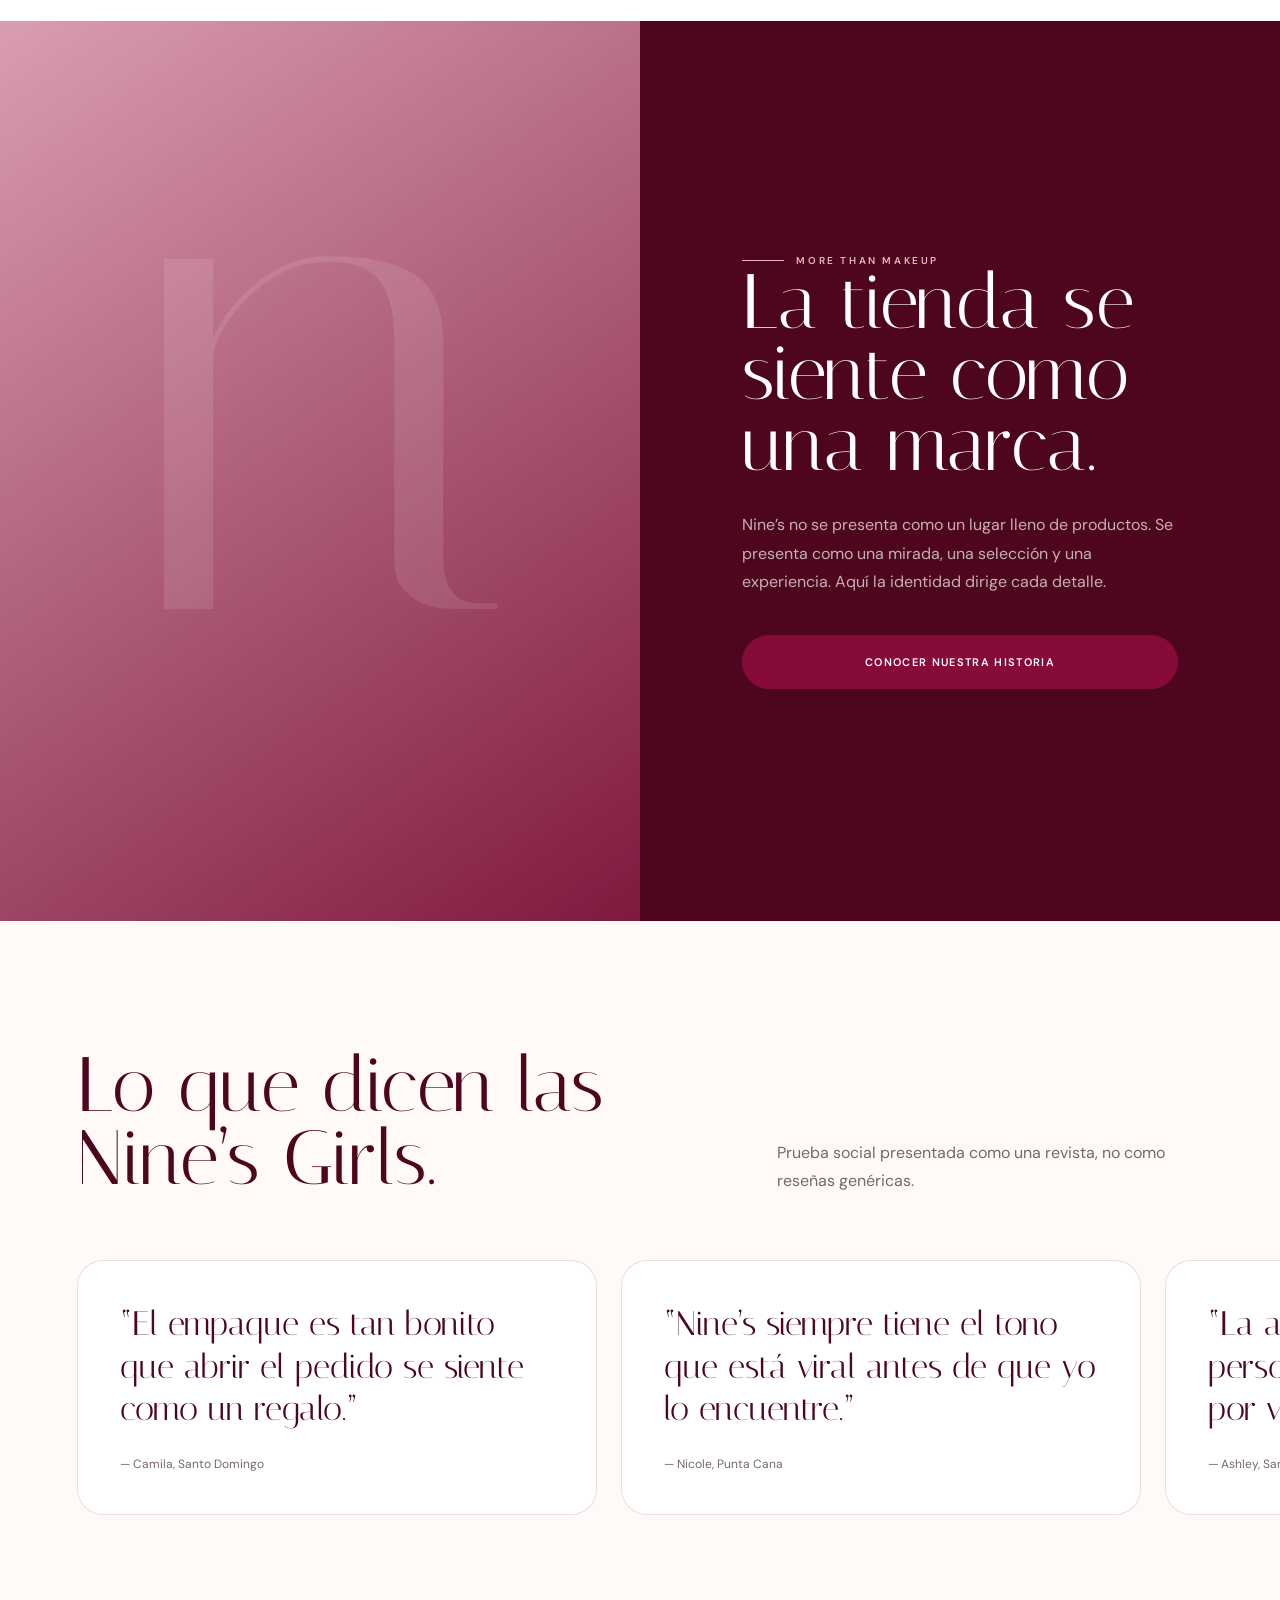
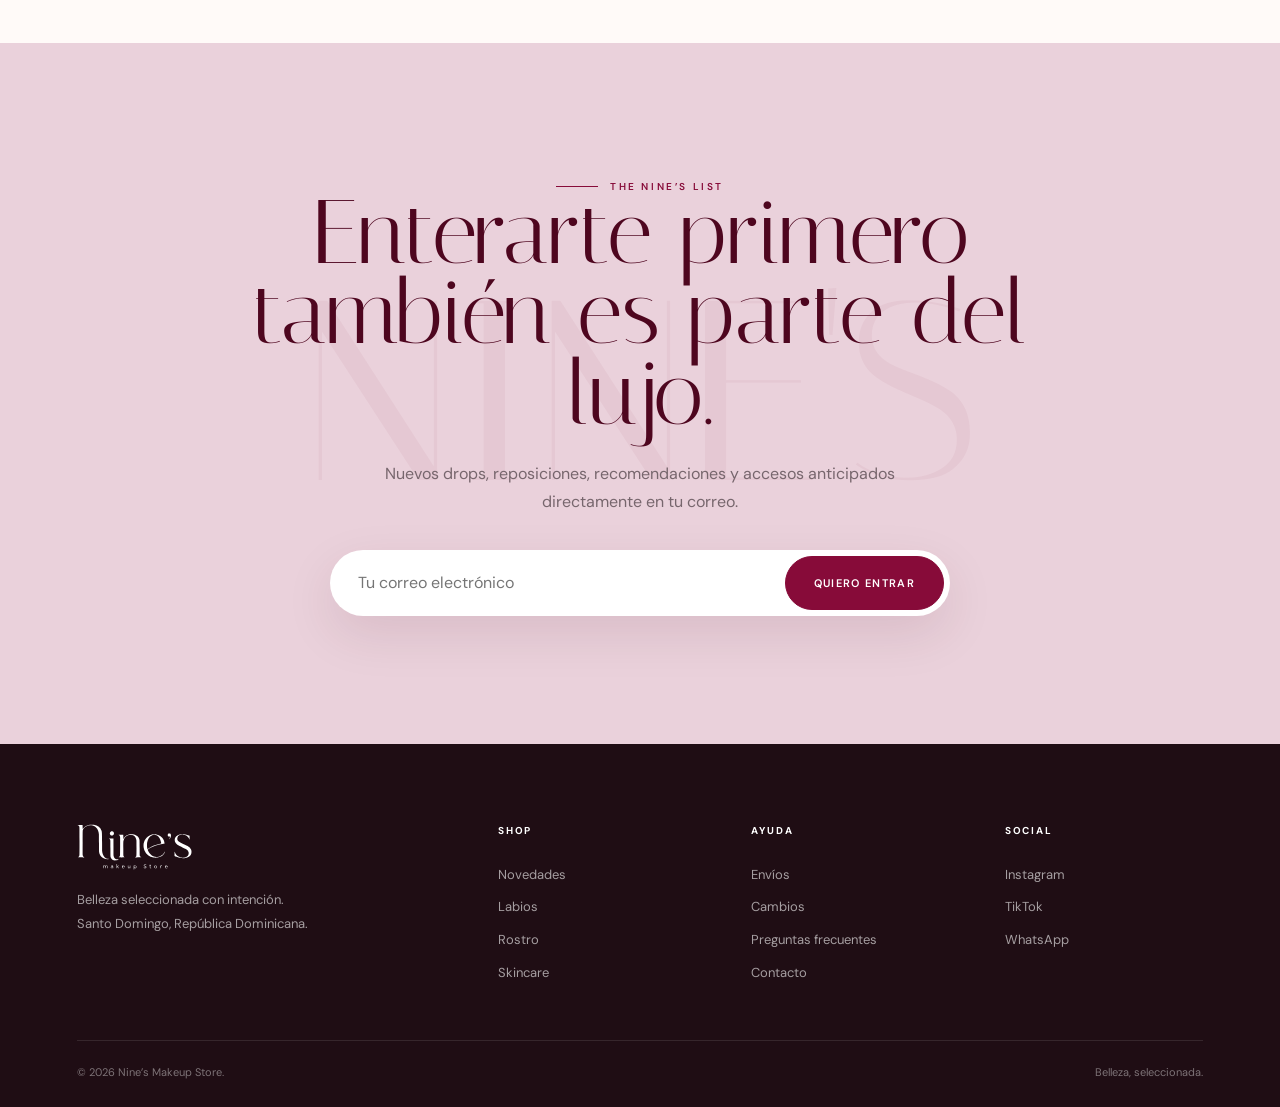
==== commit fe27394a: "Links reales a historia/favoritos, tarjetas clicables, mensaje bienvenida newsletter con 10% descuen" ====
--- a/index.html
+++ b/index.html
@@ -30,7 +30,7 @@
     <nav class="nav-links">
       <a class="nav-link hoverable" href="#shop">Shop</a>
       <a class="nav-link hoverable" href="#edit">The Nine’s Edit</a>
-      <a class="nav-link hoverable" href="#story">Nuestra historia</a>
+      <a class="nav-link hoverable" href="historia.html">Nuestra historia</a>
       <a class="nav-link hoverable" href="ofertas.html">Ofertas</a>
     </nav>
     <a href="#" class="hoverable">
@@ -109,7 +109,7 @@
           <p>
             Novedades, productos virales y esenciales que merecen un lugar en tu colección.
           </p>
-          <a href="#" class="btn btn-dark hoverable magnetic">Descubrir el favorito</a>
+          <a href="favoritos-semana.html" class="btn btn-dark hoverable magnetic">Descubrir el favorito</a>
           <div class="showcase-counter"><span id="showcaseNumber">01</span> <small>/ 03</small></div>
         </div>
 
@@ -146,7 +146,7 @@
           Nine’s no se presenta como un lugar lleno de productos. Se presenta como una mirada,
           una selección y una experiencia. Aquí la identidad dirige cada detalle.
         </p>
-        <a href="#" class="btn btn-light hoverable magnetic reveal delay-2">Conocer nuestra historia</a>
+        <a href="historia.html" class="btn btn-light hoverable magnetic reveal delay-2">Conocer nuestra historia</a>
       </div>
     </section>
 
@@ -173,10 +173,17 @@
         <p class="reveal delay-1">
           Nuevos drops, reposiciones, recomendaciones y accesos anticipados directamente en tu correo.
         </p>
-        <form class="form reveal delay-2" onsubmit="subscribe(event)">
+        <form class="form reveal delay-2" id="newsletterForm" onsubmit="subscribe(event)">
           <input id="email" type="email" placeholder="Tu correo electrónico" required>
           <button class="btn btn-dark hoverable magnetic" type="submit">Quiero entrar</button>
         </form>
+        <div class="newsletter-success" id="newsletterSuccess" style="display:none">
+          <div class="newsletter-success-icon">✦</div>
+          <h3>¡Bienvenida a la familia NINE'S!</h3>
+          <p>Por animarte a formar parte, te regalamos un <strong>10% de descuento</strong> en tu primera compra.</p>
+          <div class="newsletter-code">BIENVENIDA10</div>
+          <p class="newsletter-hint">Menciona este código quien coordine tu pedido por WhatsApp.</p>
+        </div>
       </div>
     </section>
   </main>
@@ -307,7 +314,13 @@
     function subscribe(e){
       e.preventDefault();
       const email = document.getElementById('email').value;
-      alert(`Bienvenida a The Nine’s List ✦\n${email}`);
+      document.getElementById('newsletterForm').style.display = 'none';
+      document.getElementById('newsletterSuccess').style.display = 'block';
+      // registro simple del correo, solo para tu conocimiento (revisa la consola
+      // del navegador). Si más adelante quieres guardarlos de verdad en un
+      // Sheet o mandar el código por correo automático, se puede conectar
+      // al mismo backend de pedidos.
+      console.log('Nueva suscriptora The Nine\'s List:', email);
       e.target.reset();
     }
   </script>
@@ -368,10 +381,10 @@
           ? `<img src="${p.img}" alt="${p.name}" style="width:100%;height:100%;object-fit:cover">`
           : `<div class="pcard-swatch" style="position:static;font-size:40px">${p.brand.charAt(0)}</div>`;
         const priceLine = p.price > 0 ? `RD$ ${Number(p.price).toLocaleString("es-DO")}` : "Disponible en Nine's";
-        return `<article class="product-card reveal hoverable">
+        return `<a href="${p.cat}.html?highlight=${p.id}" class="product-card reveal hoverable">
           <div class="product-image real-product">${img}</div>
           <div class="product-meta"><small>${p.brand}</small><h3>${p.name}</h3><strong>${priceLine}</strong></div>
-        </article>`;
+        </a>`;
       }).join("");
       // conecta las tarjetas recién creadas a la animación de aparición
       // (el observer solo revisó las que existían al cargar la página)
--- a/styles.css
+++ b/styles.css
@@ -39,7 +39,7 @@
     .loader-inner{text-align:center;color:white}
     .loader-mark{
       font-family:"Italiana",serif;font-size:110px;line-height:1;
-      animation:pulse 1.4s ease-in-out infinite alternate;
+      animation:pulseGlow 1.7s ease-in-out infinite alternate;
     }
     .loader-line{
       width:180px;height:1px;margin:20px auto 0;
@@ -50,7 +50,16 @@
       animation:load 1.2s var(--ease) infinite
     }
     @keyframes load{from{transform:translateX(-120%)}to{transform:translateX(240%)}}
-    @keyframes pulse{from{opacity:.45;transform:scale(.96)}to{opacity:1;transform:scale(1)}}
+    @keyframes pulseGlow{
+      from{
+        opacity:.5;transform:scale(.93);
+        text-shadow:0 0 0px rgba(255,255,255,0),0 0 0px rgba(242,209,220,0);
+      }
+      to{
+        opacity:1;transform:scale(1.07);
+        text-shadow:0 0 22px rgba(255,255,255,.9),0 0 55px rgba(255,255,255,.55),0 0 90px rgba(242,209,220,.4);
+      }
+    }
 
     .scroll-progress{
       position:fixed;left:0;top:0;z-index:999;
@@ -538,3 +547,40 @@
 .pay-method.is-soon{opacity:.55;cursor:default}
 .pay-method.is-soon:hover{border-color:var(--line);box-shadow:none;transform:none}
 .pay-secure{font-size:11px;color:var(--muted);line-height:1.6;padding:13px;background:var(--blush);border-radius:12px;border-left:2px solid var(--wine);margin-top:16px}
+
+/* ---- Botón de música de fondo (opcional, apagado por defecto) ---- */
+.music-toggle{
+  position:fixed;right:20px;bottom:20px;z-index:500;
+  width:34px;height:34px;border-radius:50%;border:1px solid rgba(66,5,27,.12);cursor:pointer;
+  background:rgba(255,250,248,.7);backdrop-filter:blur(6px);color:var(--wine-deep);font-size:12px;
+  display:grid;place-items:center;
+  box-shadow:0 6px 16px rgba(47,2,12,.1);
+  opacity:.55;
+  transition:opacity .3s var(--ease),transform .3s var(--ease),background .3s var(--ease);
+}
+.music-toggle:hover{opacity:1;transform:scale(1.06)}
+.music-toggle.is-on{opacity:.9;background:rgba(255,250,248,.92);border-color:rgba(135,11,57,.25)}
+@media(max-width:640px){.music-toggle{right:14px;bottom:14px;width:30px;height:30px;font-size:11px;opacity:.5}}
+
+.music-panel{
+  position:fixed;right:20px;bottom:62px;z-index:499;width:300px;max-width:calc(100vw - 40px);
+  background:var(--ivory);border-radius:16px;box-shadow:0 20px 50px rgba(47,2,12,.28);
+  overflow:hidden;transform:translateY(12px) scale(.96);opacity:0;pointer-events:none;
+  transition:transform .3s var(--ease),opacity .3s var(--ease);
+}
+.music-panel.is-open{transform:translateY(0) scale(1);opacity:1;pointer-events:auto}
+.music-panel iframe{display:block}
+@media(max-width:640px){.music-panel{right:16px;bottom:52px}}
+
+/* ---- Aviso flotante invitando a poner la música (solo home, una vez) ---- */
+.music-invite{
+  position:fixed;right:20px;bottom:64px;z-index:498;max-width:230px;
+  background:var(--wine-deep);color:#fff;font-size:12.5px;line-height:1.5;
+  padding:13px 16px;border-radius:16px 16px 4px 16px;
+  box-shadow:0 16px 34px rgba(47,2,12,.28);cursor:pointer;
+  opacity:0;transform:translateY(10px) scale(.96);
+  transition:opacity .4s var(--ease),transform .4s var(--ease);
+}
+.music-invite.is-in{opacity:1;transform:translateY(0) scale(1)}
+.music-invite-arrow{display:inline-block;margin-left:2px}
+@media(max-width:640px){.music-invite{right:16px;bottom:54px;max-width:200px;font-size:12px}}
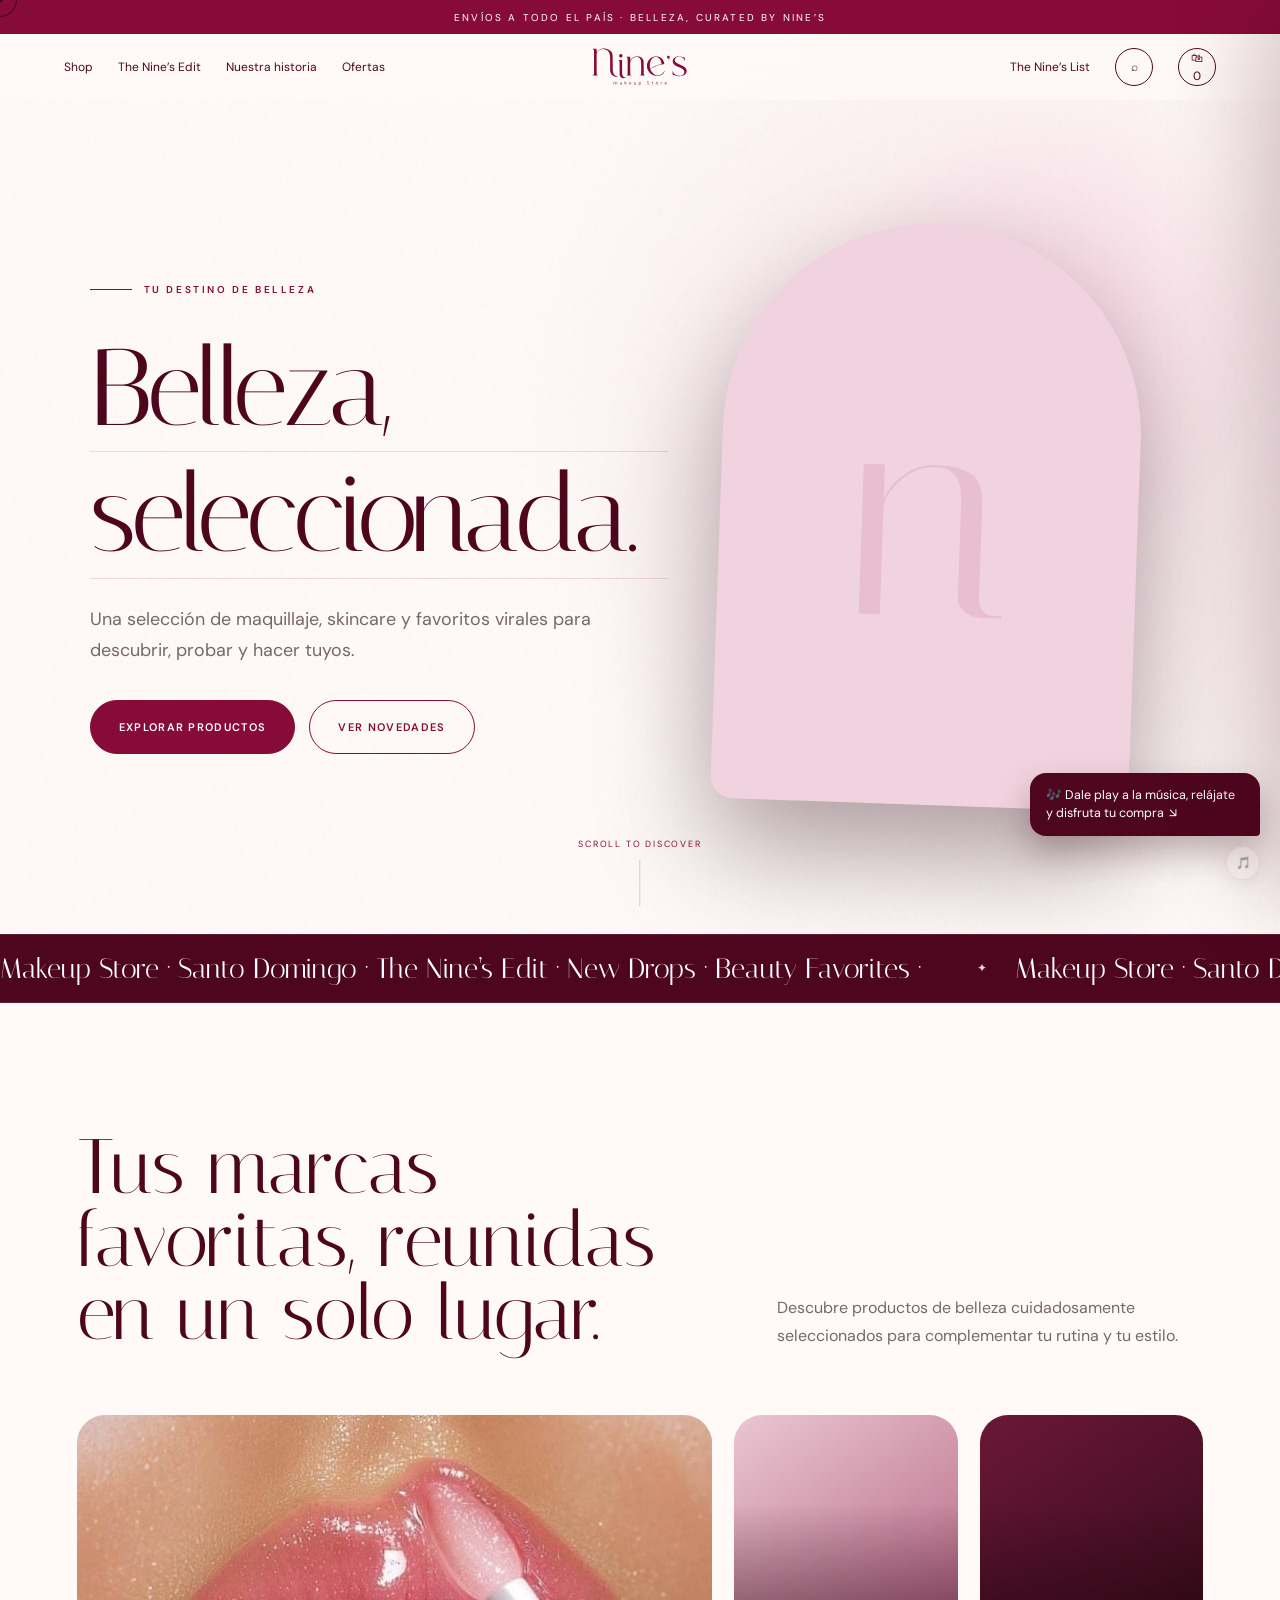
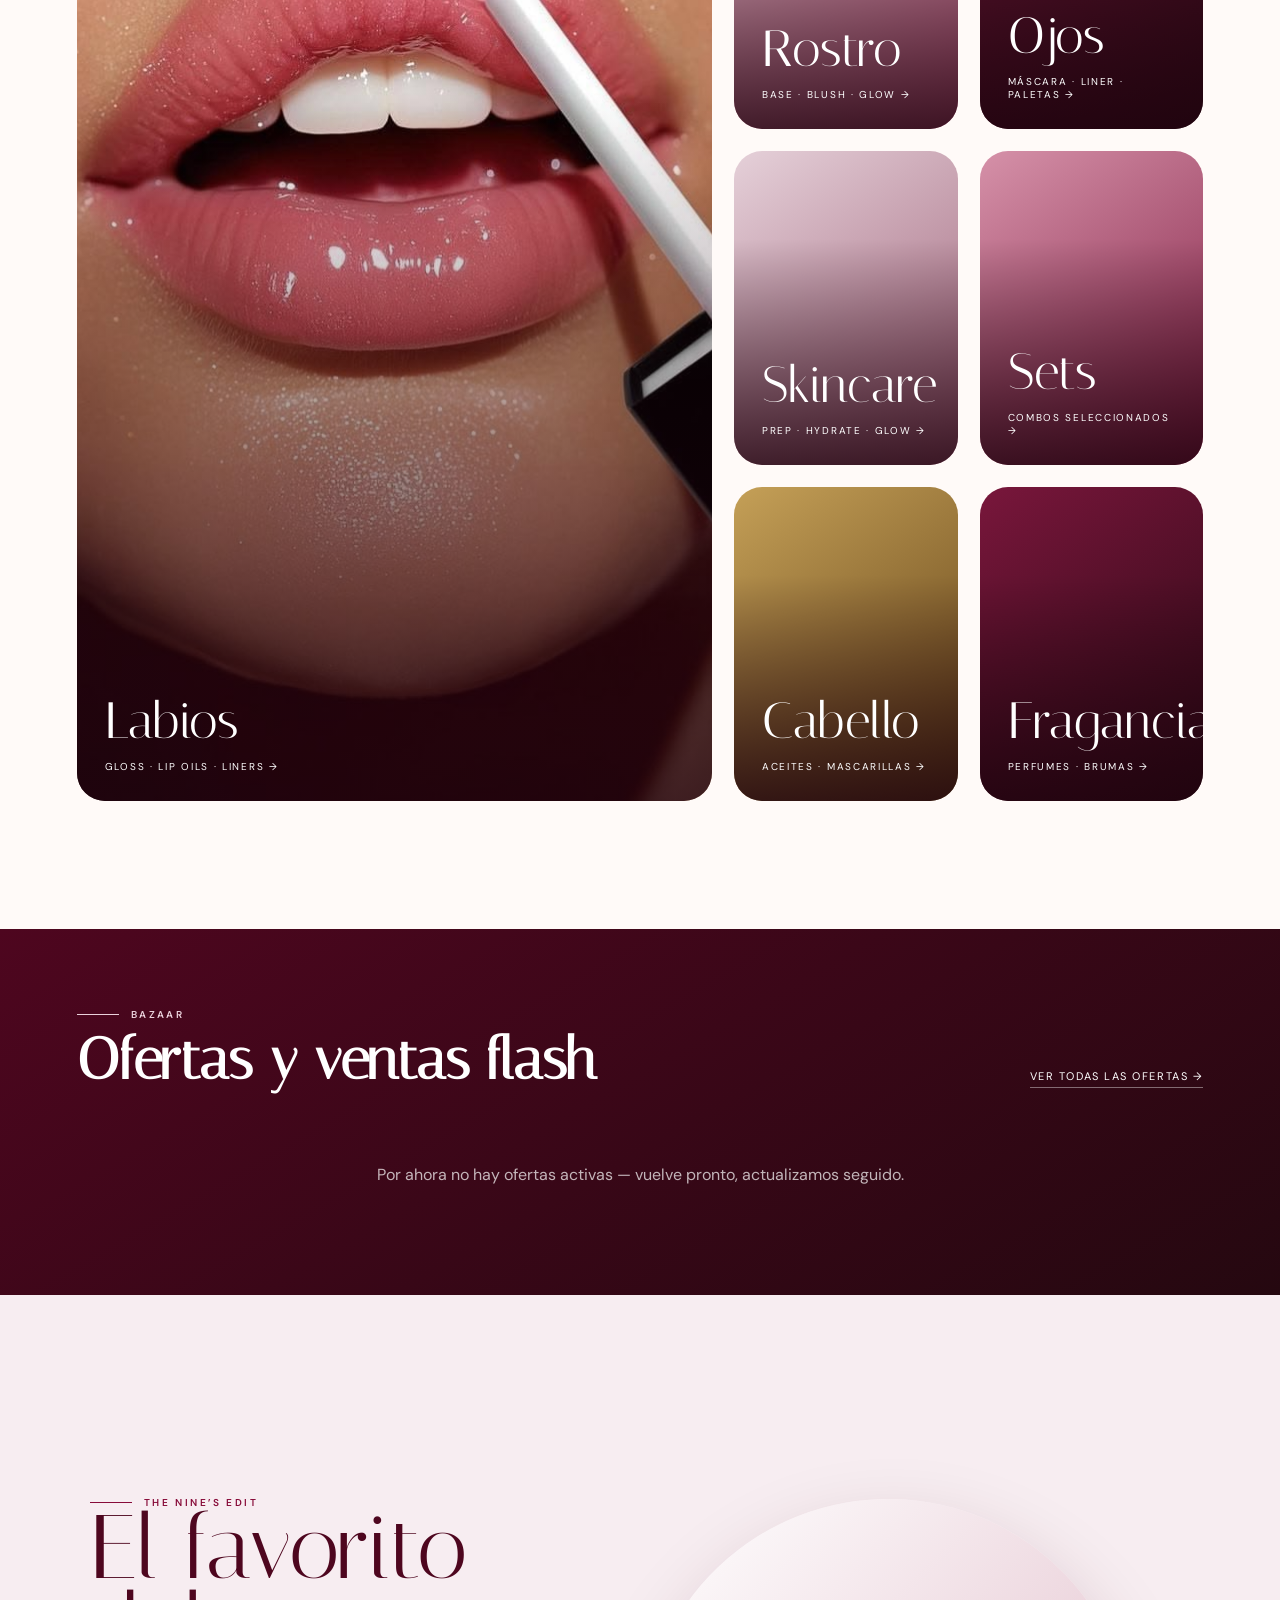
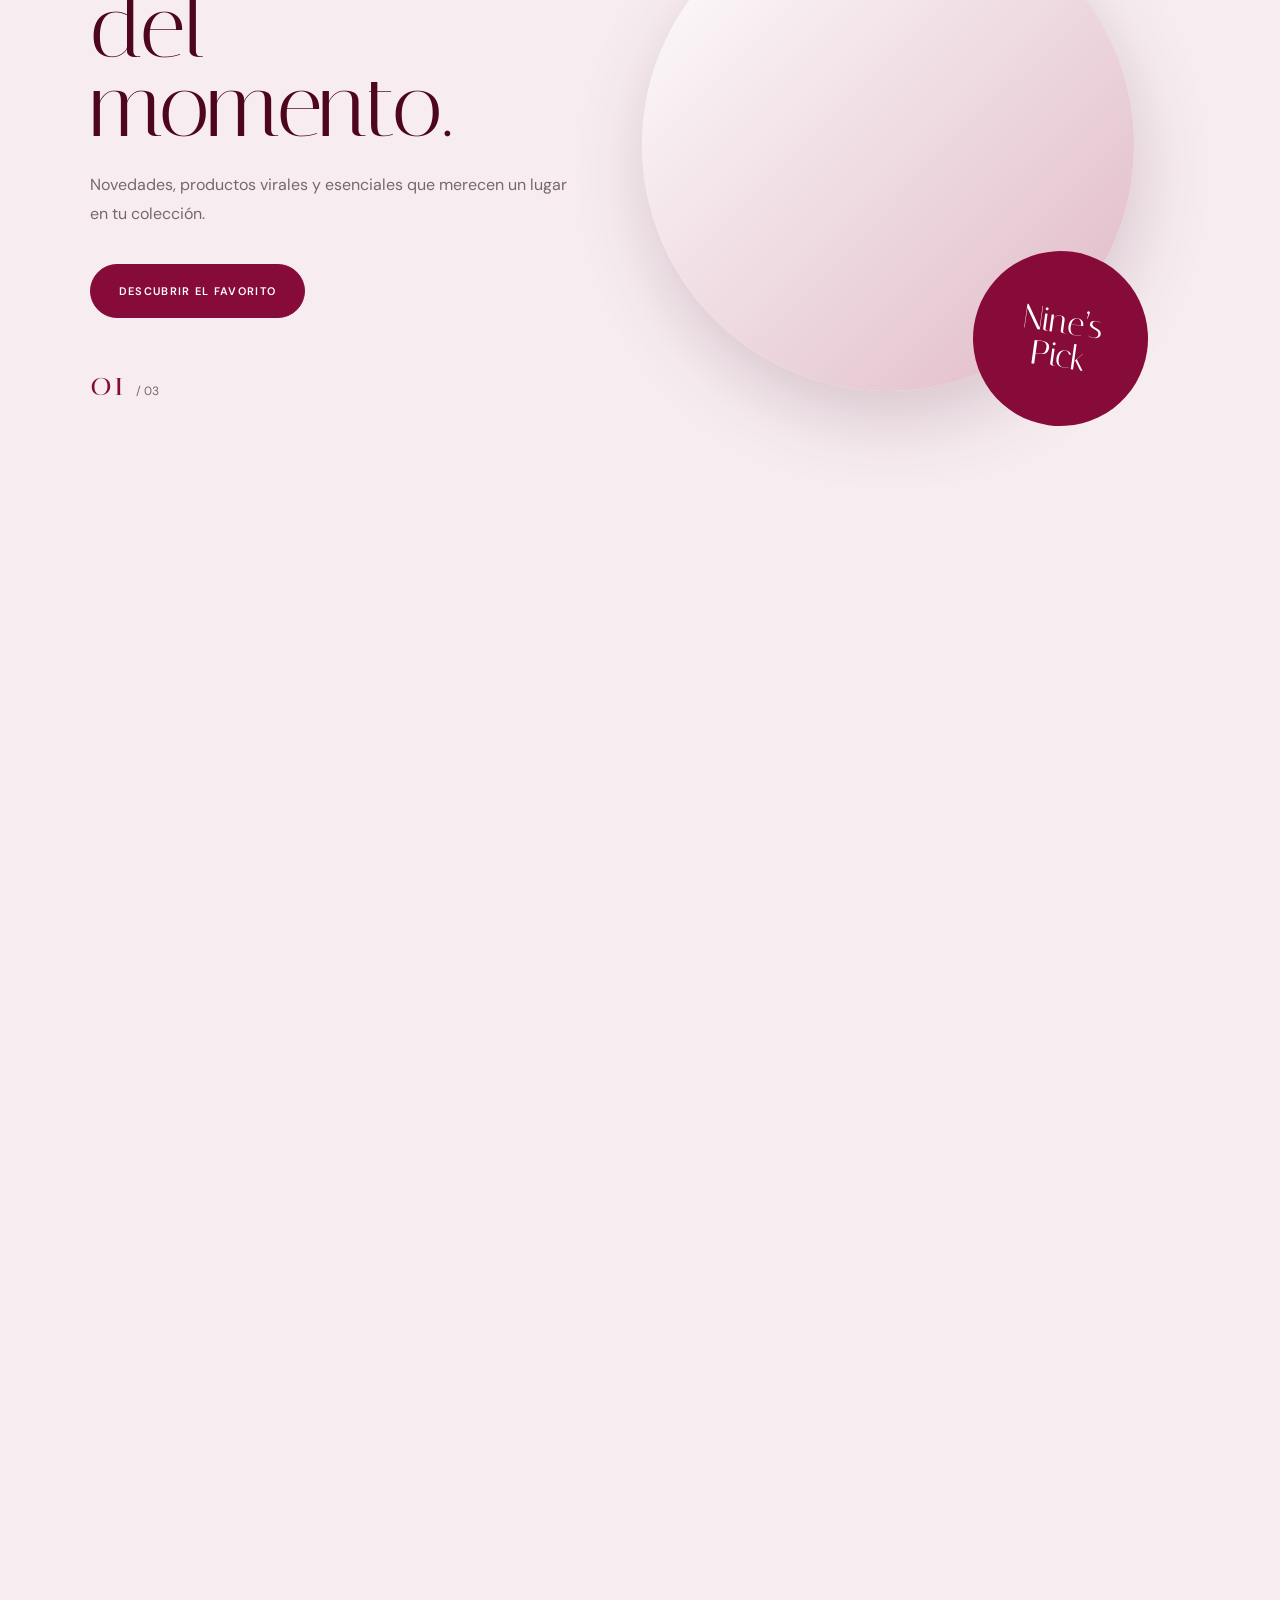
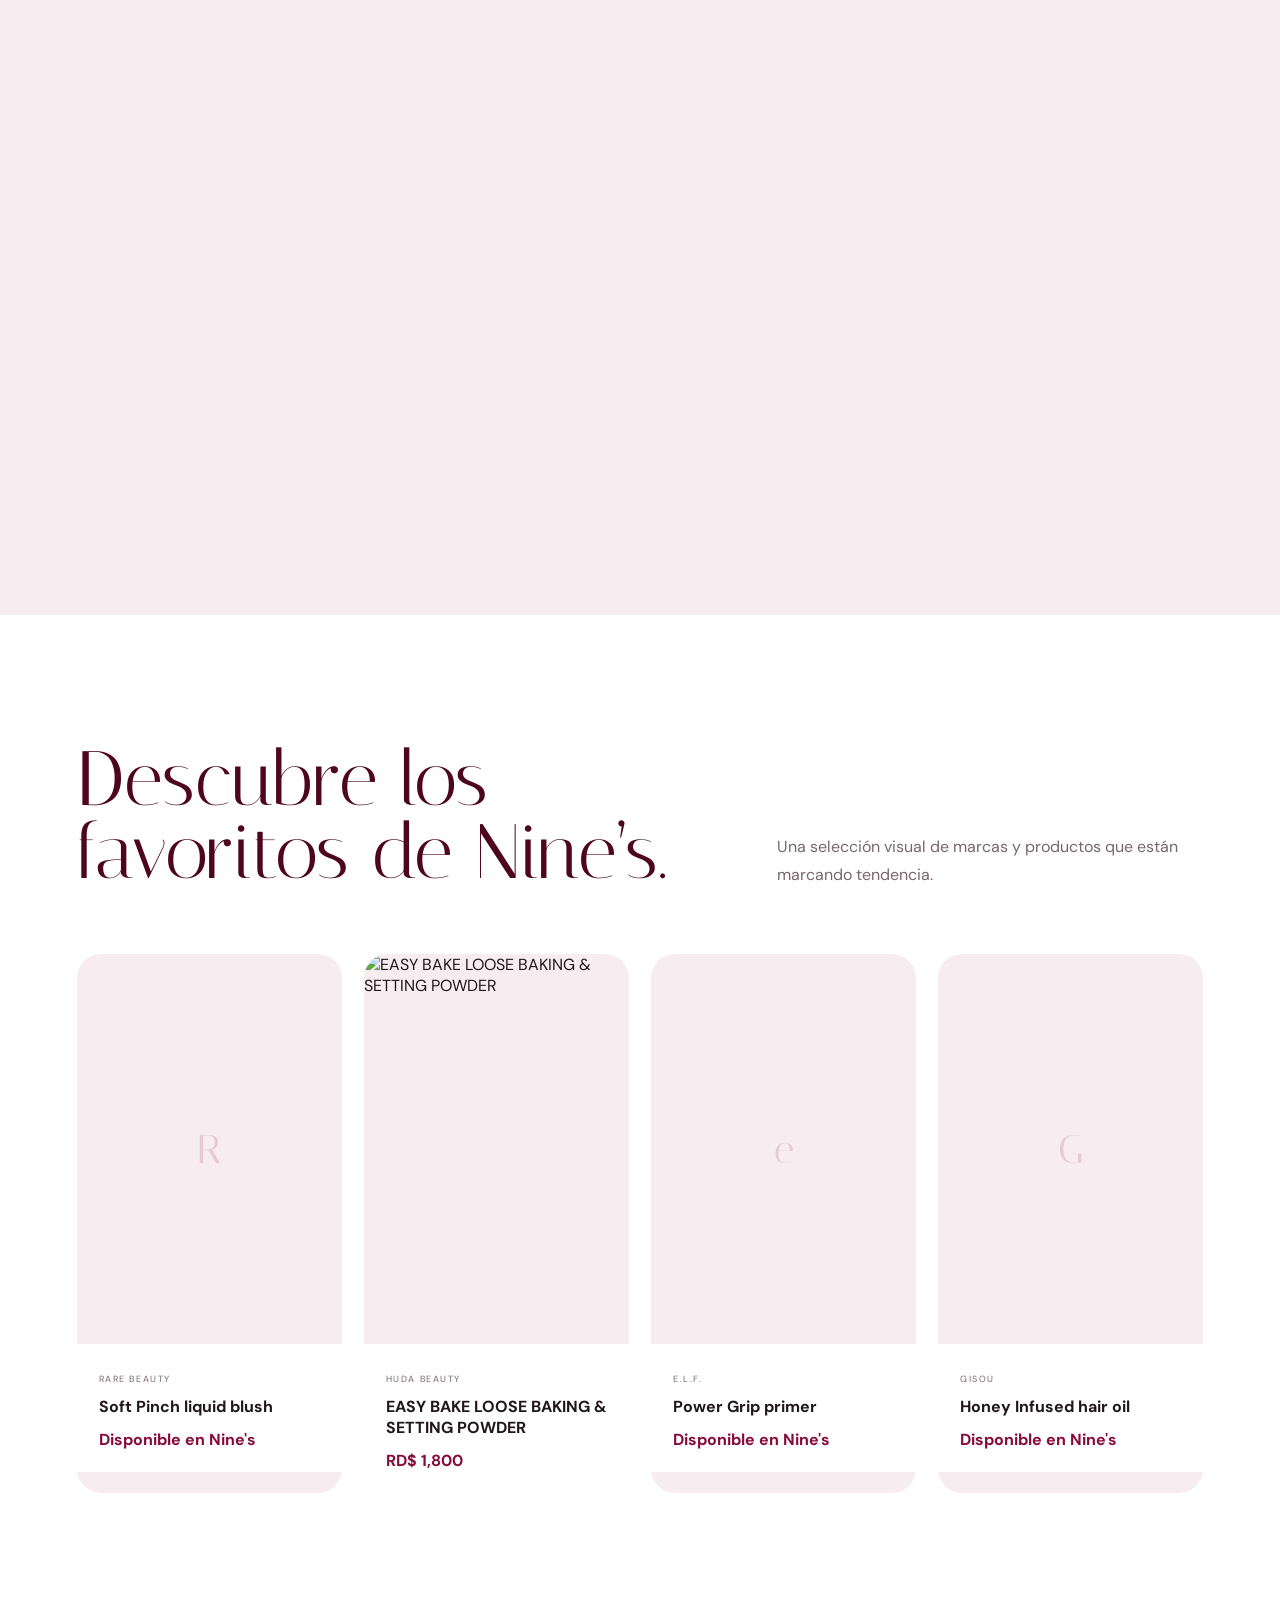
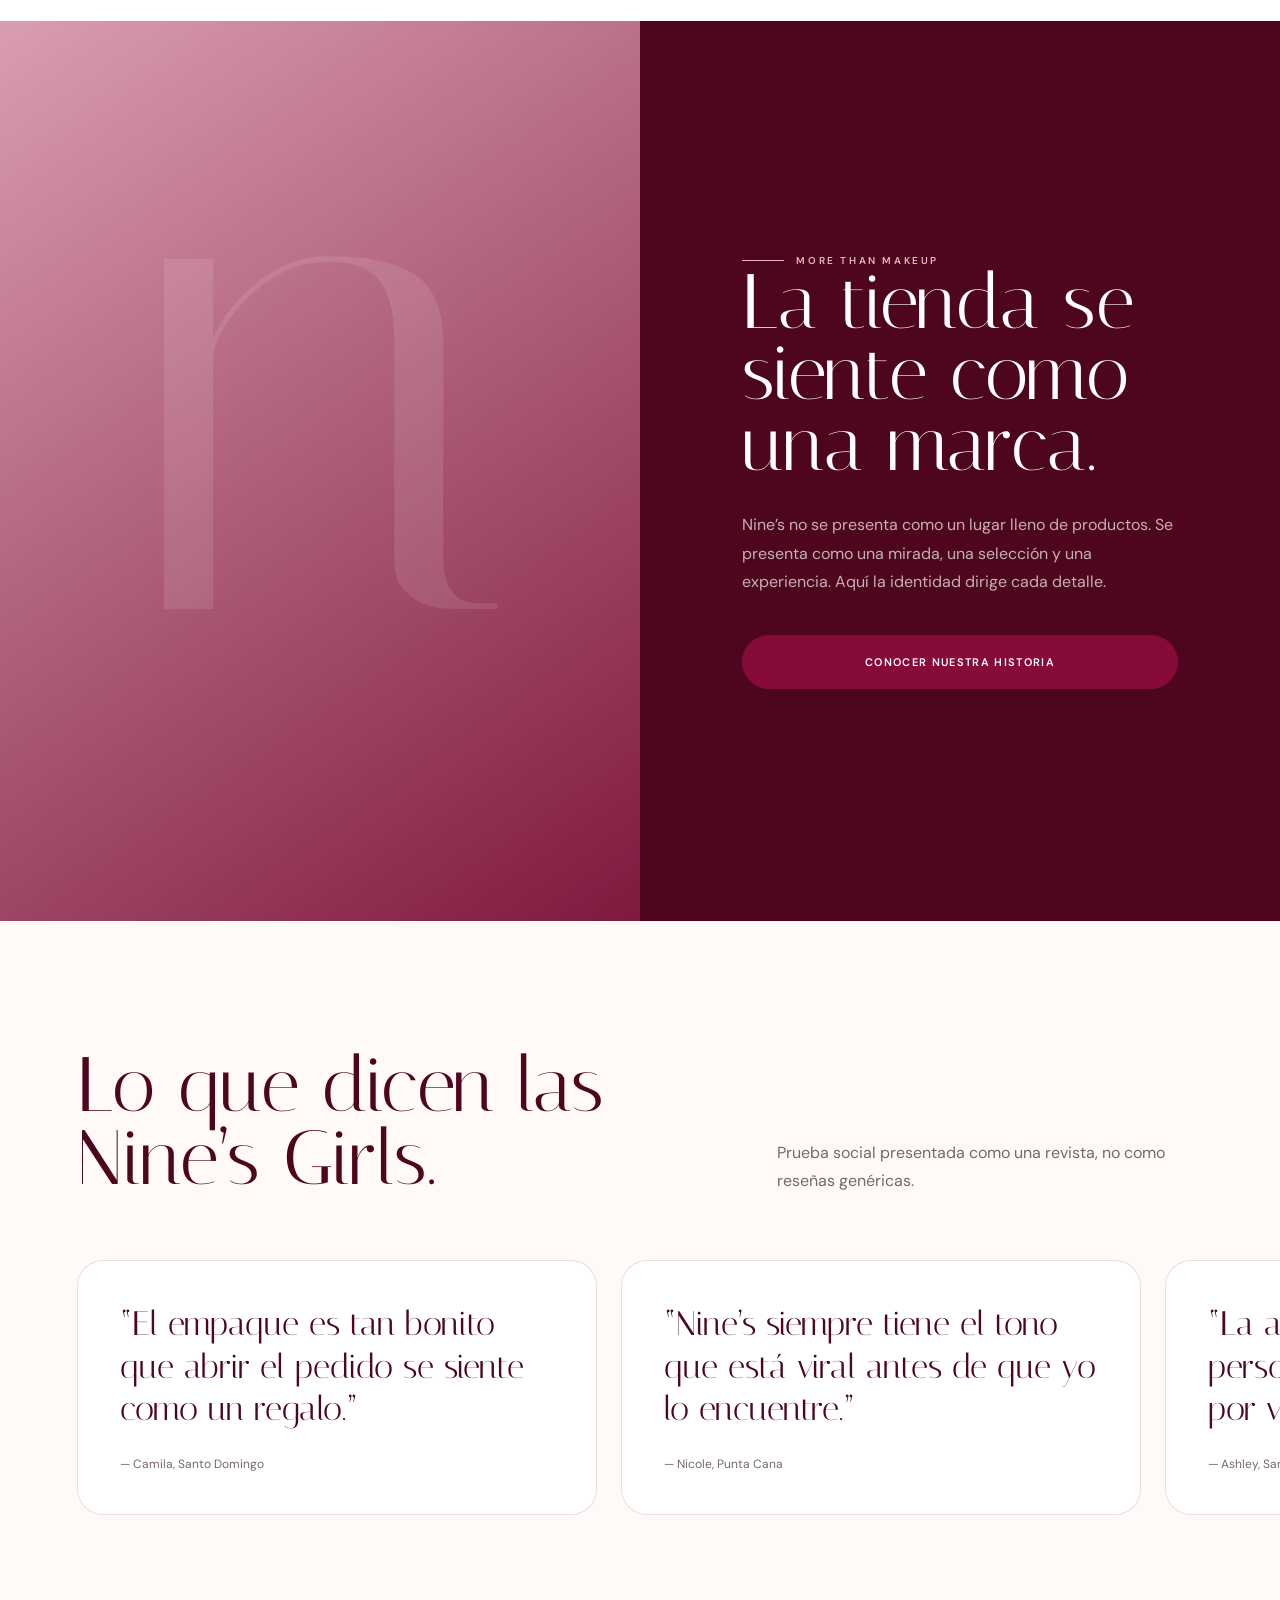
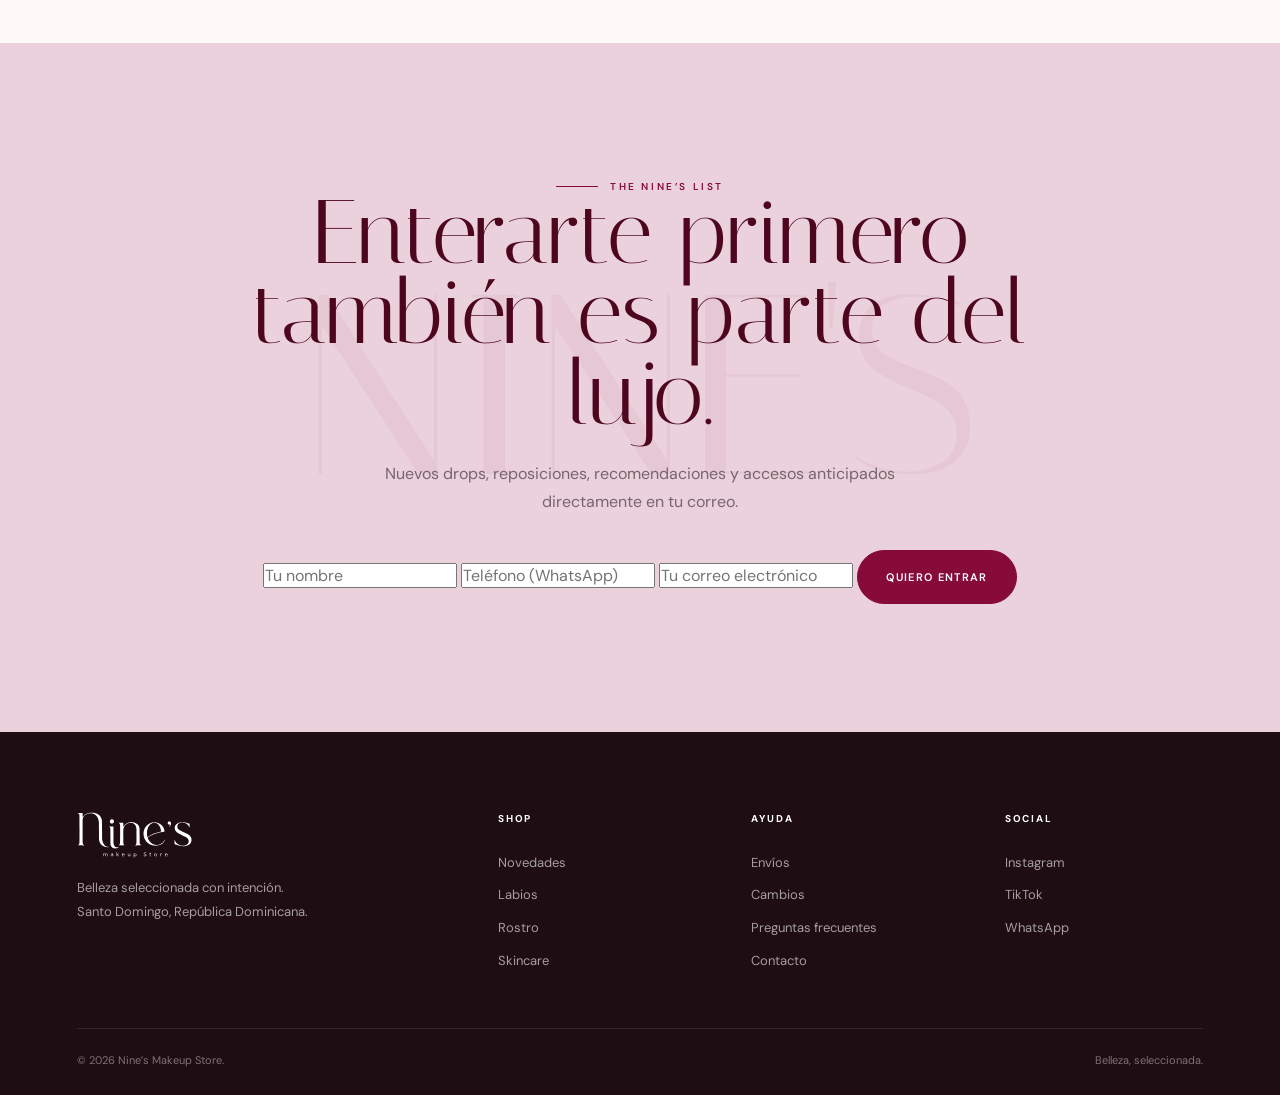
==== commit b992e4cc: "Formulario con Nombre/Telefono/Correo conectado al backend" ====
--- a/index.html
+++ b/index.html
@@ -173,7 +173,9 @@
         <p class="reveal delay-1">
           Nuevos drops, reposiciones, recomendaciones y accesos anticipados directamente en tu correo.
         </p>
-        <form class="form reveal delay-2" id="newsletterForm" onsubmit="subscribe(event)">
+        <form class="form-news reveal delay-2" id="newsletterForm" onsubmit="subscribe(event)">
+          <input id="newsName" type="text" placeholder="Tu nombre" required>
+          <input id="newsPhone" type="tel" placeholder="Teléfono (WhatsApp)" required>
           <input id="email" type="email" placeholder="Tu correo electrónico" required>
           <button class="btn btn-dark hoverable magnetic" type="submit">Quiero entrar</button>
         </form>
@@ -313,14 +315,22 @@
 
     function subscribe(e){
       e.preventDefault();
-      const email = document.getElementById('email').value;
+      const name = document.getElementById('newsName').value.trim();
+      const phone = document.getElementById('newsPhone').value.trim();
+      const email = document.getElementById('email').value.trim();
+
       document.getElementById('newsletterForm').style.display = 'none';
       document.getElementById('newsletterSuccess').style.display = 'block';
-      // registro simple del correo, solo para tu conocimiento (revisa la consola
-      // del navegador). Si más adelante quieres guardarlos de verdad en un
-      // Sheet o mandar el código por correo automático, se puede conectar
-      // al mismo backend de pedidos.
-      console.log('Nueva suscriptora The Nine\'s List:', email);
+
+      const url = window.SHOP_BACKEND && window.SHOP_BACKEND.APPS_SCRIPT_URL;
+      if (url) {
+        fetch(url, {
+          method: 'POST',
+          mode: 'no-cors',
+          headers: { 'Content-Type': 'text/plain;charset=utf-8' },
+          body: JSON.stringify({ tipo: 'suscriptor', name, phone, email })
+        }).catch(() => {});
+      }
       e.target.reset();
     }
   </script>
--- a/styles.css
+++ b/styles.css
@@ -584,3 +584,26 @@
 .music-invite.is-in{opacity:1;transform:translateY(0) scale(1)}
 .music-invite-arrow{display:inline-block;margin-left:2px}
 @media(max-width:640px){.music-invite{right:16px;bottom:54px;max-width:200px;font-size:12px}}
+
+/* ---- Mensaje de bienvenida tras suscribirse al newsletter ---- */
+.newsletter-success{
+  max-width:420px;margin:0 auto;padding:40px 30px;
+  background:rgba(255,255,255,.06);border:1px solid rgba(255,255,255,.18);
+  border-radius:20px;animation:newsletterIn .5s var(--ease);
+}
+.newsletter-success-icon{font-size:26px;color:var(--rose-soft);margin-bottom:10px}
+.newsletter-success h3{font-family:"Italiana",serif;font-size:26px;color:#fff;margin:0 0 12px}
+.newsletter-success p{font-size:14px;color:rgba(255,255,255,.8);line-height:1.6;margin:0 0 16px}
+.newsletter-code{
+  display:inline-block;font-family:"DM Sans",sans-serif;font-weight:700;letter-spacing:.12em;
+  font-size:18px;color:var(--wine-deep);background:#fff;padding:12px 26px;border-radius:999px;margin-bottom:14px;
+}
+.newsletter-hint{font-size:11.5px;color:rgba(255,255,255,.55);margin:0}
+@keyframes newsletterIn{from{opacity:0;transform:translateY(14px) scale(.97)}to{opacity:1;transform:translateY(0) scale(1)}}
+
+/* ---- Resalte momentáneo al llegar a un producto desde "favoritos" ---- */
+.pcard-highlight .pcard-frame{ animation:pcardHighlight 1.3s ease-in-out 2 }
+@keyframes pcardHighlight{
+  0%,100%{ box-shadow:var(--shadow) }
+  50%{ box-shadow:0 0 0 4px var(--wine), var(--shadow) }
+}
